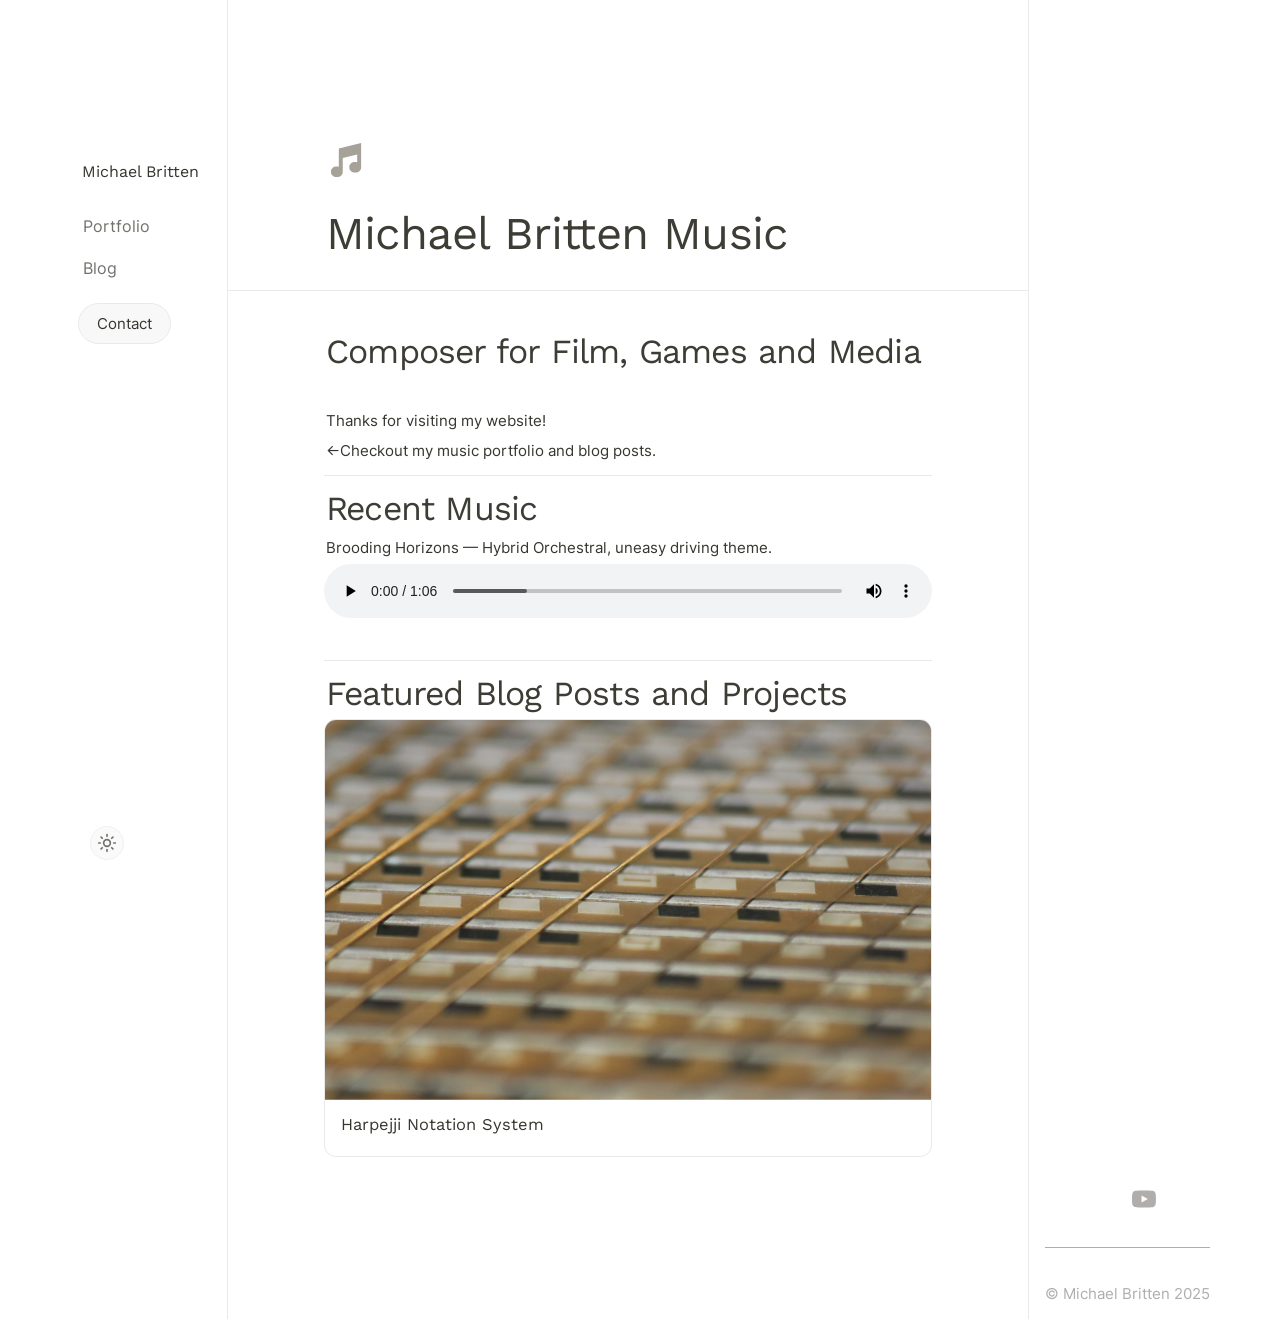
==== index.html @ 79063491 "Rebuild michaelbritten.music as a static site" ====
<!doctype html>
<html lang="en" dir="ltr" class="theme-light">
<head>
  <meta charset="utf-8">
  <meta name="viewport" content="width=device-width, initial-scale=1">
  <title>Michael Britten Music</title>
  <meta name="description" content="Thanks for visiting my website!">
  <meta name="robots" content="index, follow">
  <meta property="og:title" content="Michael Britten Music">
  <meta property="og:site_name" content="Michael Britten Music">
  <meta property="og:type" content="website">
  <link rel="icon" href="/assets/icons/favicon.png">
  <link rel="preload" href="/assets/fonts/work-sans-regular.woff2" as="font" type="font/woff2" crossorigin>
  <link rel="preload" href="/assets/fonts/inter-regular.woff2" as="font" type="font/woff2" crossorigin>
  <script>
    try {
      const preference = localStorage.getItem("color-preference");
      if (preference === "dark" || preference === "light") {
        document.documentElement.className = "theme-" + preference;
      }
    } catch (_) {}
  </script>
  <link rel="stylesheet" href="/assets/css/static.css">
  <link rel="stylesheet" href="/assets/css/notion.css">
  <link rel="stylesheet" href="/assets/css/super.css">
  <link rel="stylesheet" href="/assets/css/site.css">
  <link rel="stylesheet" href="/assets/css/diem.css">
  <script src="/assets/js/site.js" defer></script>
</head>
<body><div class="super-root"><nav aria-label="Main" data-orientation="horizontal" dir="ltr" class="super-navbar simple" style="position:sticky;box-shadow:var(--navbar-shadow);-webkit-box-shadow:var(--navbar-shadow)"><div class="super-navbar__content"><a class="notion-link super-navbar__logo" href="/"><span class="super-navbar__logo-text" style="font-size:16px">Michael Britten</span></a><div style="position:relative"><ul data-orientation="horizontal" class="super-navbar__item-list" dir="ltr"><li><a class="notion-link super-navbar__item" href="/portfolio">Portfolio</a></li><li><a class="notion-link super-navbar__item" href="/blog">Blog</a></li></ul></div><div class="super-navbar__actions"><a class="notion-link" href="/contact"><div class="super-navbar__cta">Contact</div></a><div class="super-navbar__button super-navbar__theme-toggle"><svg xmlns="http://www.w3.org/2000/svg" width="20" height="20" viewBox="0 0 24 24" fill="none" stroke="currentColor" stroke-width="2" stroke-linecap="round" stroke-linejoin="round" class="lucide lucide-sun " type="Sun"><circle cx="12" cy="12" r="4"></circle><path d="M12 2v2"></path><path d="M12 20v2"></path><path d="m4.93 4.93 1.41 1.41"></path><path d="m17.66 17.66 1.41 1.41"></path><path d="M2 12h2"></path><path d="M20 12h2"></path><path d="m6.34 17.66-1.41 1.41"></path><path d="m19.07 4.93-1.41 1.41"></path></svg></div><div class="super-navbar__button super-navbar__menu-open"><svg xmlns="http://www.w3.org/2000/svg" width="20" height="20" viewBox="0 0 24 24" fill="none" stroke="currentColor" stroke-width="2" stroke-linecap="round" stroke-linejoin="round" class="lucide lucide-menu " type="Menu"><line x1="4" x2="20" y1="12" y2="12"></line><line x1="4" x2="20" y1="6" y2="6"></line><line x1="4" x2="20" y1="18" y2="18"></line></svg></div></div></div><div class="super-navbar__viewport-wrapper"></div></nav><div class="super-content-wrapper"><main id="page-index" class="super-content page__index"><div class="notion-header page"><div class="notion-header__cover no-cover has-icon-image"></div><div class="notion-header__content max-width no-cover has-icon-image"><div class="notion-header__title-wrapper"><div class="notion-header__icon-wrapper no-cover has-icon-image"><img src="/assets/icons/music-lightgray.svg" alt="Michael Britten Music                             " width="125" height="125" class="notion-header__icon" style="object-fit:cover;object-position:center" loading="lazy" data-full-size="/assets/icons/music-lightgray.svg" data-lightbox-src="/assets/icons/music-lightgray.svg"></div><h1 class="notion-header__title">Michael Britten Music                             </h1></div></div></div><article id="block-1a6214f2737e80cb87afdc526af0e7df" class="notion-root max-width has-footer"><span class="notion-heading__anchor" id="1a6214f2737e81cc9c78d3f8caca182d"></span><h1 id="block-1a6214f2737e81cc9c78d3f8caca182d" class="notion-heading notion-semantic-string">Composer for Film, Games and Media</h1><div id="block-1a9214f2737e80938f97df30e87b0c04" class="notion-text"></div><p id="block-1a6214f2737e81ab96abd13403252b33" class="notion-text notion-text__content notion-semantic-string">Thanks for visiting my website! </p><p id="block-1a8214f2737e8082abb9d6ee2d2d3eca" class="notion-text notion-text__content notion-semantic-string">←Checkout my music portfolio and blog posts.</p><div id="block-1af214f2737e80bdbee1e4e4407a0eaf" class="notion-divider"></div><span class="notion-heading__anchor" id="1a8214f2737e805a921bd490b875bdda"></span><h1 id="block-1a8214f2737e805a921bd490b875bdda" class="notion-heading notion-semantic-string">Recent Music</h1><p id="block-1a6214f2737e8163b4f7d8e595a4aede" class="notion-text notion-text__content notion-semantic-string">Brooding Horizons — Hybrid Orchestral, uneasy driving theme. </p><div id="block-1b0214f2737e80d2afd6da8d78746672" class="notion-audio"><audio controls="" src="/assets/audio/brooding-horizons-home.mp3"></audio></div><div id="block-1af214f2737e806a8009e792b6377645" class="notion-text"></div><div id="block-1af214f2737e8088815edfa5e6fd888a" class="notion-divider"></div><span class="notion-heading__anchor" id="1a9214f2737e80d0818ed4e97a5eb41c"></span><h1 id="block-1a9214f2737e80d0818ed4e97a5eb41c" class="notion-heading notion-semantic-string">Featured Blog Posts and Projects</h1><div id="block-1a9214f2737e800bbe90f4f898fe2a30" class="notion-collection inline collection-1a9214f2737e80f184dc000bc0f4c4ec"><div class="notion-collection-gallery no-border-top large"><div id="block-blog-database-harpejji-notation-system" class="notion-collection-card gallery"><a id="block-blog-database-harpejji-notation-system" href="/blog-database/harpejji-notation-system" class="notion-link notion-collection-card__anchor">Harpejji Notation System</a><span data-full-size="/assets/images/harpejji-cover.jpg" data-lightbox-src="/assets/images/harpejji-cover.jpg" style="display:contents"><img alt="Harpejji Notation System" loading="lazy" width="960" height="200" decoding="async" data-nimg="1" class="notion-collection-card__cover large" style="color:transparent;object-fit:cover;object-position:center 39.059999999999995%" srcset="/assets/images/harpejji-cover.jpg 1x, /assets/images/harpejji-cover.jpg 2x" src="/assets/images/harpejji-cover.jpg"></span><div class="notion-collection-card__content notion-collection-card__property-list"><div class="notion-property notion-property__title notion-collection-card__property title notion-semantic-string"><div class="notion-property__title__icon-wrapper"><svg class="notion-icon notion-icon__page" viewBox="0 0 16 16" width="18" height="18" style="width:16px;height:16px;font-size:16px;fill:var(--color-text-default-light)"><path d="M4.35645 15.4678H11.6367C13.0996 15.4678 13.8584 14.6953 13.8584 13.2256V7.02539C13.8584 6.0752 13.7354 5.6377 13.1406 5.03613L9.55176 1.38574C8.97754 0.804688 8.50586 0.667969 7.65137 0.667969H4.35645C2.89355 0.667969 2.13477 1.44043 2.13477 2.91016V13.2256C2.13477 14.7021 2.89355 15.4678 4.35645 15.4678ZM4.46582 14.1279C3.80273 14.1279 3.47461 13.7793 3.47461 13.1436V2.99219C3.47461 2.36328 3.80273 2.00781 4.46582 2.00781H7.37793V5.75391C7.37793 6.73145 7.86328 7.20312 8.83398 7.20312H12.5186V13.1436C12.5186 13.7793 12.1836 14.1279 11.5205 14.1279H4.46582ZM8.95703 6.02734C8.67676 6.02734 8.56055 5.9043 8.56055 5.62402V2.19238L12.334 6.02734H8.95703ZM10.4336 9.00098H5.42969C5.16992 9.00098 4.98535 9.19238 4.98535 9.43164C4.98535 9.67773 5.16992 9.86914 5.42969 9.86914H10.4336C10.6797 9.86914 10.8643 9.67773 10.8643 9.43164C10.8643 9.19238 10.6797 9.00098 10.4336 9.00098ZM10.4336 11.2979H5.42969C5.16992 11.2979 4.98535 11.4893 4.98535 11.7354C4.98535 11.9746 5.16992 12.1592 5.42969 12.1592H10.4336C10.6797 12.1592 10.8643 11.9746 10.8643 11.7354C10.8643 11.4893 10.6797 11.2979 10.4336 11.2979Z"></path></svg></div>Harpejji Notation System</div></div></div></div></div><div id="block-1a9214f2737e80b19bf1e6393a681b0a" class="notion-text"></div><a id="block-blog-database" class="notion-link notion-page" href="/blog-database"><span class="notion-page__icon"><svg class="notion-icon notion-icon__page" viewBox="0 0 16 16" width="18" height="18" style="width:20px;height:20px;font-size:20px;fill:var(--color-text-default-light)"><path d="M4.35645 15.4678H11.6367C13.0996 15.4678 13.8584 14.6953 13.8584 13.2256V7.02539C13.8584 6.0752 13.7354 5.6377 13.1406 5.03613L9.55176 1.38574C8.97754 0.804688 8.50586 0.667969 7.65137 0.667969H4.35645C2.89355 0.667969 2.13477 1.44043 2.13477 2.91016V13.2256C2.13477 14.7021 2.89355 15.4678 4.35645 15.4678ZM4.46582 14.1279C3.80273 14.1279 3.47461 13.7793 3.47461 13.1436V2.99219C3.47461 2.36328 3.80273 2.00781 4.46582 2.00781H7.37793V5.75391C7.37793 6.73145 7.86328 7.20312 8.83398 7.20312H12.5186V13.1436C12.5186 13.7793 12.1836 14.1279 11.5205 14.1279H4.46582ZM8.95703 6.02734C8.67676 6.02734 8.56055 5.9043 8.56055 5.62402V2.19238L12.334 6.02734H8.95703ZM10.4336 9.00098H5.42969C5.16992 9.00098 4.98535 9.19238 4.98535 9.43164C4.98535 9.67773 5.16992 9.86914 5.42969 9.86914H10.4336C10.6797 9.86914 10.8643 9.67773 10.8643 9.43164C10.8643 9.19238 10.6797 9.00098 10.4336 9.00098ZM10.4336 11.2979H5.42969C5.16992 11.2979 4.98535 11.4893 4.98535 11.7354C4.98535 11.9746 5.16992 12.1592 5.42969 12.1592H10.4336C10.6797 12.1592 10.8643 11.9746 10.8643 11.7354C10.8643 11.4893 10.6797 11.2979 10.4336 11.2979Z"></path></svg></span><span class="notion-page__title notion-semantic-string">Blog Database</span></a><a id="block-blog" href="/blog" class="notion-link notion-page emoji"><span class="notion-page__icon"><img src="/assets/icons/music-lightgray.svg" alt="Blog Posts and Projects" width="100%" height="100%" class="notion-icon" style="object-fit:cover;object-position:center" loading="lazy" data-full-size="/assets/icons/music-lightgray.svg" data-lightbox-src="/assets/icons/music-lightgray.svg"></span><span class="notion-page__title notion-semantic-string">Blog Posts and Projects</span></a><a id="block-portfolio" href="/portfolio" class="notion-link notion-page emoji"><span class="notion-page__icon"><img src="/assets/icons/user-lightgray.svg" alt="Portfolio" width="100%" height="100%" class="notion-icon" style="object-fit:cover;object-position:center" loading="lazy" data-full-size="/assets/icons/user-lightgray.svg" data-lightbox-src="/assets/icons/user-lightgray.svg"></span><span class="notion-page__title notion-semantic-string">Portfolio</span></a><a id="block-contact" href="/contact" class="notion-link notion-page emoji"><span class="notion-page__icon"><img src="/assets/icons/chat-lightgray.svg" alt="Contact" width="100%" height="100%" class="notion-icon" style="object-fit:cover;object-position:center" loading="lazy" data-full-size="/assets/icons/chat-lightgray.svg" data-lightbox-src="/assets/icons/chat-lightgray.svg"></span><span class="notion-page__title notion-semantic-string">Contact</span></a></article></main></div><footer class="super-footer corners no-logo no-links"><div class="super-footer__content"><div class="super-footer__divider"></div><p class="super-footer__footnote">© Michael Britten 2025</p><div class="super-footer__icons"><a href="https://www.youtube.com/@MichaelBrittenMusic/videos" class="notion-link" target="_blank" rel="noopener noreferrer"><svg xmlns="http://www.w3.org/2000/svg" fill="currentColor" viewBox="0 0 24 24" width="24" height="24"><title>YouTube</title><path d="M23.498 6.186a3.016 3.016 0 0 0-2.122-2.136C19.505 3.545 12 3.545 12 3.545s-7.505 0-9.377.505A3.017 3.017 0 0 0 .502 6.186C0 8.07 0 12 0 12s0 3.93.502 5.814a3.016 3.016 0 0 0 2.122 2.136c1.871.505 9.376.505 9.376.505s7.505 0 9.377-.505a3.015 3.015 0 0 0 2.122-2.136C24 15.93 24 12 24 12s0-3.93-.502-5.814zM9.545 15.568V8.432L15.818 12l-6.273 3.568z"></path></svg></a></div></div></footer></div>
</body>
</html>
---- assets/css/static.css ----
* {
  box-sizing: border-box;
}

*::selection {
  background: rgba(45, 170, 219, 0.3);
}

strong {
  font-weight: 600;
}

p {
  margin: 0;
}

button {
  all: unset;
}

html {
  height: auto;
  font-weight: var(--text-weight);
  scrollbar-color: var(--scrollbar-thumb-color)
    var(--scrollbar-background-color);
}

html ::-webkit-scrollbar-thumb {
  background-color: var(--scrollbar-thumb-color);
  border: 3px solid transparent;
  border-radius: 50px;
  background-clip: padding-box;
}

html ::-webkit-scrollbar {
  width: 15px;
  background: var(--scrollbar-background-color);
  border-left: 1px solid var(--scrollbar-border-color);
  border-right: 1px solid var(--scrollbar-border-color);
}

html ::-webkit-scrollbar:horizontal {
  border-top: 1px solid var(--scrollbar-border-color);
  border-bottom: 1px solid var(--scrollbar-border-color);
  border-left: none;
  border-right: none;
}

body {
  height: 100%;
  color: var(--color-text-default);
  background: var(--color-bg-default);
  fill: currentColor;
  margin: 0;
  font-family: var(--secondary-font);
  transition-property: color, background-color, border-color,
    text-decoration-color, fill, stroke;
  transition-timing-function: cubic-bezier(0.4, 0, 0.2, 1);
  transition-duration: 150ms;
}

.super-root {
  display: flex;
  flex-direction: column;
  min-height: 100vh;
}

.super-content-wrapper {
  display: flex;
  flex-grow: 1;
  min-height: 100%;
  max-height: 100%;
}

.super-content {
  width: 100%;
  position: relative;
  display: flex;
  flex-direction: column;
  flex-grow: 1;
}

.super-content-wrapper.has-sidebar .super-content {
  max-width: calc(100vw - var(--sidebar-width) - var(--scrollbar-width));
}

@supports (font: -apple-system-body) and (-webkit-appearance: none) {
  img[loading="lazy"] {
    clip-path: inset(0.6px);
  }
}

code {
  /* Use monospace before Courier so font looks better on Android Chrome. */
  font-family: "SFMono-Regular", Consolas, "Liberation Mono", Menlo, monospace,
    Courier;
}

.static-tweet {
  margin: auto;
}

.color-default-light {
  color: var(--color-text-default-light);
}
.color-gray-light {
  color: var(--color-text-gray-light);
}
.color-brown-light {
  color: var(--color-text-brown-light);
}
.color-orange-light {
  color: var(--color-text-orange-light);
}
.color-yellow-light {
  color: var(--color-text-yellow-light);
}
.color-green-light {
  color: var(--color-text-green-light);
}
.color-blue-light {
  color: var(--color-text-blue-light);
}
.color-purple-light {
  color: var(--color-text-purple-light);
}
.color-pink-light {
  color: var(--color-text-pink-light);
}
.color-red-light {
  color: var(--color-text-red-light);
}

.bg-default-light {
  background-color: var(--color-bg-default-light);
}
.bg-gray-light {
  background-color: var(--color-bg-gray-light);
}
.bg-brown-light {
  background-color: var(--color-bg-brown-light);
}
.bg-orange-light {
  background-color: var(--color-bg-orange-light);
}
.bg-yellow-light {
  background-color: var(--color-bg-yellow-light);
}
.bg-green-light {
  background-color: var(--color-bg-green-light);
}
.bg-blue-light {
  background-color: var(--color-bg-blue-light);
}
.bg-purple-light {
  background-color: var(--color-bg-purple-light);
}
.bg-pink-light {
  background-color: var(--color-bg-pink-light);
}
.bg-red-light {
  background-color: var(--color-bg-red-light);
}

.color-default {
  color: var(--color-text-default);
}
.color-gray {
  color: var(--color-text-gray);
}
.color-brown {
  color: var(--color-text-brown);
}
.color-orange {
  color: var(--color-text-orange);
}
.color-yellow {
  color: var(--color-text-yellow);
}
.color-green {
  color: var(--color-text-green);
}
.color-blue {
  color: var(--color-text-blue);
}
.color-purple {
  color: var(--color-text-purple);
}
.color-pink {
  color: var(--color-text-pink);
}
.color-red {
  color: var(--color-text-red);
}

.bg-default {
  background-color: var(--color-bg-default);
}
.bg-accent {
  background-color: var(--color-bg-accent);
}
.bg-gray {
  background-color: var(--color-bg-gray);
}
.bg-brown {
  background-color: var(--color-bg-brown);
}
.bg-orange {
  background-color: var(--color-bg-orange);
}
.bg-yellow {
  background-color: var(--color-bg-yellow);
}
.bg-green {
  background-color: var(--color-bg-green);
}
.bg-blue {
  background-color: var(--color-bg-blue);
}
.bg-purple {
  background-color: var(--color-bg-purple);
}
.bg-pink {
  background-color: var(--color-bg-pink);
}
.bg-red {
  background-color: var(--color-bg-red);
}

.pill-default {
  background: var(--color-pill-default);
  color: var(--color-pill-text-default);
}
.pill-gray {
  background: var(--color-pill-gray);
  color: var(--color-pill-text-gray);
}
.pill-brown {
  background: var(--color-pill-brown);
  color: var(--color-pill-text-brown);
}
.pill-orange {
  background: var(--color-pill-orange);
  color: var(--color-pill-text-orange);
}
.pill-yellow {
  background: var(--color-pill-yellow);
  color: var(--color-pill-text-yellow);
}
.pill-green {
  background: var(--color-pill-green);
  color: var(--color-pill-text-green);
}
.pill-blue {
  background: var(--color-pill-blue);
  color: var(--color-pill-text-blue);
}
.pill-purple {
  background: var(--color-pill-purple);
  color: var(--color-pill-text-purple);
}
.pill-pink {
  background: var(--color-pill-pink);
  color: var(--color-pill-text-pink);
}
.pill-red {
  background: var(--color-pill-red);
  color: var(--color-pill-text-pink);
}

/************/
/** MOBILE **/
/************/
@media (max-width: 860px) {
  .super-content-wrapper.has-sidebar .super-content {
    max-width: 100%;
  }
}
---- assets/css/notion.css ----
.notion-ai-block {
  border: 2px solid #dfd5e8;
  padding: 18px 12px;
  border-radius: 6px;
  margin-top: 2px;
  margin-bottom: 4px;
}

.notion-ai-block__with-content {
  border: none;
  transition: all 200ms;
  padding: 0px;
}

.notion-ai-block__icon {
  width: 20px;
  height: 20px;
  display: block;
  fill: rgb(188, 161, 207);
  flex-shrink: 0;
  backface-visibility: hidden;
  position: relative;
  margin-right: 10px;
}

.notion-ai-block__no-content {
  display: flex;
  align-items: center;
  color: var(--color-text-gray);
}

.notion-anchor {
  color: inherit;
  text-decoration: none;
  visibility: hidden;
}

.notion-audio {
  width: 100%;
}

.notion-audio audio {
  width: 100%;
  outline: none;
}

.notion-bulleted-list {
  margin: 2px 0;
  padding-inline-start: calc(1.5em + 4px);
  line-height: 1.5;
}

.notion-bulleted-list.circle {
  list-style-type: circle;
}

.notion-bulleted-list.disc {
  list-style-type: disc;
}

.notion-bulleted-list.square {
  list-style-type: square;
}

.notion-numbered-list {
  margin: 2px 0;
  padding-inline-start: calc(1.5em + 4px);
  line-height: 1.5;
}

.notion-callout .notion-numbered-list {
  padding-inline-start: calc(1.5em + 10px);
}

.notion-list-item {
  margin: 2px 0;
  padding-top: 3px;
  padding-bottom: 3px;
}

.notion-bookmark {
  margin: 4px 0;
  border-radius: var(--bookmark-border-radii);
  border: var(--bookmark-border);
  /* padding: 12px 14px 14px; */
  transition: background 120ms ease-in 0s;
}

.notion-bookmark:hover {
  background: var(--color-ui-hover-bg);
}

.notion-bookmark > a {
  color: inherit;
  text-decoration: none;
  display: flex;
}

.notion-bookmark__content {
  overflow: hidden;
  flex: 4 1 180px;
  padding: var(--bookmark-padding);
}

.notion-bookmark__title {
  margin: 0;
  margin-bottom: 2px;
  line-height: 1.25rem;
  font-size: 0.875rem;
  font-weight: normal;
  white-space: nowrap;
  overflow: hidden;
  text-overflow: ellipsis;
}

.notion-bookmark__description {
  margin: 0;
  font-size: 0.75rem;
  line-height: 1rem;
  opacity: 0.6;
  height: 2rem;
  overflow: hidden;
}

.notion-bookmark__link {
  display: flex;
  align-items: center;
  margin-top: 6px;
}

.notion-bookmark__link p {
  margin: 0;
  font-size: 0.75rem;
  line-height: 1rem;
  white-space: nowrap;
  overflow: hidden;
  text-overflow: ellipsis;
}

.notion-bookmark__cover {
  flex: 1 1 180px;
  display: block;
  position: relative;
  width: 500px;
  height: 6.75rem;
}

.notion-bookmark__cover img {
  display: block;
  object-fit: cover;
  border-radius: var(--bookmark-image-border-radii);
  width: 100%;
  height: 100%;
}

/************/
/** MOBILE **/
/************/
.static-renderer.mobile .notion-bookmark__cover {
  width: 300px;
}

@media only screen and (max-width: 680px) {
  .notion-bookmark__cover {
    width: 300px;
  }
}
.notion-breadcrumb {
  height: 45px;
  display: flex;
  align-items: center;
  width: 100%;
  background-color: var(--color-bg-default);
}

.notion-navbar .notion-breadcrumb {
  z-index: 30;
  top: 0;
  position: sticky;
  background: transparent;
}

.notion-breadcrumb > a {
  display: flex;
  align-items: center;
  cursor: pointer;
  padding: 3px 6px;
  text-decoration: none;
  color: inherit;
  transition: 0.3s ease;
  height: 24px;
}

.notion-breadcrumb > a.has-icon {
  padding: 2px 6px;
}

.notion-breadcrumb__item {
  display: flex;
  align-items: center;
  transition: 0.3s ease;
  padding: 3px 6px;
}

.notion-breadcrumb__item:hover {
  background-color: var(--color-ui-hover-bg);
  border-radius: 4px;
}

.notion-breadcrumb__item.has-icon .notion-breadcrumb__title {
  margin-inline-start: 6px;
}

.notion-breadcrumb__icon {
  border-radius: 3px;
  display: block;
  object-fit: cover;
}

.notion-breadcrumb__divider {
  color: var(--color-text-default-light);
  margin: 0px 2px;
  cursor: default;
  font-size: 0.875rem;
}

.notion-breadcrumb__dots {
  padding: 3px 6px;
  color: inherit;
  font-size: 14px;
}

.notion-breadcrumb__ellipsis {
  cursor: pointer;
  font-weight: normal;
  user-select: none;
}

.notion-breadcrumb__dropdown-option-arrow {
  color: #ccc;
  margin-right: 4px;
}

.notion-breadcrumb__dropdown-option-title {
  margin-left: 4px;
  width: 200px;
  white-space: nowrap;
  text-overflow: ellipsis;
  overflow: hidden;
}

.notion-button {
  margin-top: 4px;
  margin-bottom: 4px;
}

.notion-button__content {
  display: inline-flex;
  align-items: center;
  justify-content: center;
  gap: 6px;
  cursor: pointer;
  transition: background 20ms ease-in;
  user-select: none;
  white-space: nowrap;
  border-radius: 6px;
  padding: 8px 12px;
  min-width: 50px;
  font-weight: 500;
  border: var(--border-layout);
}

.notion-button__icon .notion-icon {
  width: 1rem;
  font-size: 1rem;
  line-height: 1rem;
}

.notion-button__content:hover {
  background: var(--color-ui-hover-bg);
}
.notion-button__content.bg-gray-light {
  border-color: var(--color-bg-gray);
}
.notion-button__content.bg-gray-light:hover {
  background-color: var(--color-bg-gray);
}
.notion-button__content.bg-brown-light {
  border-color: var(--color-bg-brown);
}
.notion-button__content.bg-brown-light:hover {
  background-color: var(--color-bg-brown);
}
.notion-button__content.bg-orange-light {
  border-color: var(--color-bg-orange);
}
.notion-button__content.bg-orange-light:hover {
  background-color: var(--color-bg-orange);
}
.notion-button__content.bg-yellow-light {
  border-color: var(--color-bg-yellow);
}
.notion-button__content.bg-yellow-light:hover {
  background-color: var(--color-bg-yellow);
}
.notion-button__content.bg-green-light {
  border-color: var(--color-bg-green);
}
.notion-button__content.bg-green-light:hover {
  background-color: var(--color-bg-green);
}
.notion-button__content.bg-blue-light {
  border-color: var(--color-bg-blue);
}
.notion-button__content.bg-blue-light:hover {
  background-color: var(--color-bg-blue);
}
.notion-button__content.bg-purple-light {
  border-color: var(--color-bg-purple);
}
.notion-button__content.bg-purple-light:hover {
  background-color: var(--color-bg-purple);
}
.notion-button__content.bg-pink-light {
  border-color: var(--color-bg-pink);
}
.notion-button__content.bg-pink-light:hover {
  background-color: var(--color-bg-pink);
}
.notion-button__content.bg-red-light {
  border-color: var(--color-bg-red);
}
.notion-button__content.bg-red-light:hover {
  background-color: var(--color-bg-red);
}

.notion-button.notion-form__submit-button .notion-button__content {
  color: white;
  padding: 5px 12px;
  background-color: var(--color-bg-form-btn-default);
  border-color: var(--color-bg-form-btn-default);
}
.notion-button.notion-form__submit-button .notion-button__content:hover {
  opacity: 0.8;
}
.notion-button.notion-form__submit-button .notion-button__content:focus {
  opacity: 0.5;
}
.notion-button.notion-form__submit-button .notion-button__content.bg-gray-light {
  background-color: var(--color-bg-form-btn-gray);
  border-color: var(--color-bg-form-btn-gray);
}
.notion-button.notion-form__submit-button .notion-button__content.bg-brown-light {
  background-color: var(--color-bg-form-btn-brown);
  border-color: var(--color-bg-form-btn-brown);
}
.notion-button.notion-form__submit-button .notion-button__content.bg-orange-light {
  background-color: var(--color-bg-form-btn-orange);
  border-color: var(--color-bg-form-btn-orange);
}
.notion-button.notion-form__submit-button .notion-button__content.bg-yellow-light {
  background-color: var(--color-bg-form-btn-yellow);
  border-color: var(--color-bg-form-btn-yellow);
}
.notion-button.notion-form__submit-button .notion-button__content.bg-green-light {
  background-color: var(--color-bg-form-btn-green);
  border-color: var(--color-bg-form-btn-green);
}
.notion-button.notion-form__submit-button .notion-button__content.bg-blue-light {
  background-color: var(--color-bg-form-btn-blue);
  border-color: var(--color-bg-form-btn-blue);
}
.notion-button.notion-form__submit-button .notion-button__content.bg-purple-light {
  background-color: var(--color-bg-form-btn-purple);
  border-color: var(--color-bg-form-btn-purple);
}
.notion-button.notion-form__submit-button .notion-button__content.bg-pink-light {
  background-color: var(--color-bg-form-btn-pink);
  border-color: var(--color-bg-form-btn-pink);
}
.notion-button.notion-form__submit-button .notion-button__content.bg-red-light {
  background-color: var(--color-bg-form-btn-red);
  border-color: var(--color-bg-form-btn-red);
}

.notion-callout {
  display: flex;
  margin-top: 2px;
  margin-bottom: 4px;
  border: 1px solid transparent;
  overflow: hidden;
  padding: var(--callout-padding);
  border-radius: var(--callout-border-radii);
  box-shadow: var(--callout-shadow);
}

.notion-callout.border {
  border: var(--callout-border);
}

.notion-callout__icon {
  min-width: 1.5rem;
  width: 1.8rem;
  display: var(--callout-icon-display);
  position: relative;
  top: 2px;
}

.notion-callout__icon .notion-icon {
  width: 1.3rem;
  font-size: 1.3rem;
  line-height: 1.3rem;
}

.notion-callout__content {
  display: flex;
  flex-direction: column;
  margin-inline-start: 8px;
  overflow: hidden;
  width: 100%;
}

.notion-callout__content > .notion-semantic-string:first-child + .notion-heading__anchor + :is(h1.notion-heading,
h2.notion-heading,
h3.notion-heading) {
  margin-block-start: 0;
  line-height: 1;
}

/* Callouts set border color to match BG */
.notion-callout.bg-gray-light.border {
  border-color: var(--color-bg-gray-light);
}

.notion-callout.bg-brown-light.border {
  border-color: var(--color-bg-brown-light);
}

.notion-callout.bg-orange-light.border {
  border-color: var(--color-bg-orange-light);
}

.notion-callout.bg-yellow-light.border {
  border-color: var(--color-bg-yellow-light);
}

.notion-callout.bg-green-light.border {
  border-color: var(--color-bg-green-light);
}

.notion-callout.bg-blue-light.border {
  border-color: var(--color-bg-blue-light);
}

.notion-callout.bg-purple-light.border {
  border-color: var(--color-bg-purple-light);
}

.notion-callout.bg-pink-light.border {
  border-color: var(--color-bg-pink-light);
}

.notion-callout.bg-red-light.border {
  border-color: var(--color-bg-red-light);
}

.notion-caption {
  padding: 6px 2px;
  color: var(--color-text-default-light);
  font-size: 0.875rem;
}

.notion-checkbox {
  display: flex;
  align-items: center;
}

.notion-checkbox > svg {
  width: 1rem;
  height: 1rem;
  fill: inherit;
}

.notion-checkbox.checked {
  display: flex;
  align-items: center;
  justify-content: center;
  width: 1rem;
  height: 1rem;
  background: var(--color-checkbox-bg);
}

.notion-checkbox.checked > svg {
  width: 0.75em;
  height: 0.75em;
  fill: white;
}

.notion-collection-card__property.notion-checkbox {
  width: 0.75rem;
  height: 0.75rem;
}

.notion-code {
  position: relative;
}

.notion-code pre {
  color: black;
  background-color: var(--color-code-bg);
  font-family: Consolas, Monaco, "Andale Mono", "Ubuntu Mono", monospace;
  font-size: 1rem;
  line-height: 1.5rem;
  text-align: left;
  white-space: pre;
  word-spacing: normal;
  word-break: normal;
  overflow-wrap: normal;
  tab-size: 4;
  hyphens: none;
  margin: 10px 0;
  direction: ltr;
  overflow: auto;
  padding: var(--code-padding);
  border-radius: var(--code-border-radii);
}

.notion-code code {
  color: rgb(55, 53, 47);
  background: none;
  font-family: Consolas, Monaco, "Andale Mono", "Ubuntu Mono", monospace;
  font-size: 0.9rem;
  line-height: 1.4rem;
  text-align: left;
  white-space: pre-wrap;
  word-spacing: normal;
  word-break: normal;
  overflow-wrap: normal;
  tab-size: 4;
  hyphens: none;
}

.notion-code.no-wrap code {
  white-space: pre;
}

.notion-code__mermaid-split {
  padding: 0px !important;
}

.notion-code__copy-button {
  position: absolute;
  display: flex;
  align-items: center;
  right: 6px;
  top: 16px;
  background: var(--color-card-bg);
  padding: 4px;
  border-radius: 4px;
  font-size: 0.75rem;
  cursor: pointer;
  opacity: 0;
  pointer-events: none;
  transition: opacity 0.2s ease-in-out, background 0.2s ease-in-out;
}

.notion-code__copy-button:hover {
  background: var(--color-card-bg-hover);
}

.notion-code:hover .notion-code__copy-button {
  opacity: 1;
  pointer-events: all;
}

.notion-code__copy-button .notion-icon__copy {
  width: 0.85rem;
  height: 0.85rem;
}

.notion-collection__no-access {
  display: flex;
  flex-direction: column;
  align-items: center;
  justify-content: center;
  min-height: 180px;
  padding: 2rem 1.5rem;
  border-radius: 8px;
  background: var(--collection-background, rgba(0, 0, 0, 0.03));
  color: var(--text-secondary, rgba(0, 0, 0, 0.45));
  text-align: center;
}

.notion-collection__no-access-icon {
  display: flex;
  margin-bottom: 0.75rem;
  opacity: 0.7;
}

.notion-collection__no-access-title {
  margin: 0 0 0.35rem;
  font-size: 0.95rem;
  font-weight: 600;
  color: var(--text-primary, inherit);
}

.notion-collection__no-access-message {
  margin: 0;
  max-width: 22rem;
  font-size: 0.875rem;
  line-height: 1.45;
}

.notion-collection__header-wrapper {
  display: flex;
  align-items: center;
  margin-top: 0.5rem;
  margin-bottom: 0.5rem;
  gap: 6px;
  font-family: var(--primary-font);
}

.notion-collection-page .notion-collection__header-wrapper {
  margin: 0.5rem 0px 0.3rem 0px;
}

.notion-collection__header-wrapper.notion-wiki__wrapper {
  border-bottom: var(--divider-border);
  margin-bottom: 12px;
  padding-bottom: 5px;
}

@media (min-width: 547px) {
  .notion-collection-page .notion-dropdown__menu-wrapper {
    left: 40px;
  }
}
.notion-collection__header {
  line-height: 1.75;
  font-size: var(--heading3-size);
  font-weight: 700;
  margin: 0;
  padding: 3px 2px;
  display: flex;
  align-items: center;
}

.notion-collection__header:hover > .notion-anchor {
  visibility: visible;
}

.notion-collection__header-icon {
  margin-inline-end: 10px;
  line-height: 1;
  display: flex;
}

.notion-collection-card {
  width: 100%;
  height: 100%;
  transition: background 120ms ease-in 0s;
  position: relative;
  cursor: pointer;
  overflow: hidden;
  background: var(--color-card-bg);
  /* 10:7 */
  /* padding-top: 70%; */
  padding: var(--collection-card-padding);
  border-radius: var(--collection-card-border-radii);
  box-shadow: var(--collection-card-shadow);
}

.notion-collection-card.no-click {
  cursor: default;
}

.notion-collection-card.border-radius-right-0 {
  border-top-right-radius: 0px;
  border-bottom-right-radius: 0px;
}

.notion-collection-card.border-radius-left-0 {
  border-top-left-radius: 0px;
  border-bottom-left-radius: 0px;
}

/* .notion-collection-card.no-click:hover {
  background: var(--color-card-bg);
} */
@supports not (display: grid) {
  .notion-collection-card {
    margin-top: 16px;
  }
}
.notion-collection-card:hover {
  background: var(--color-card-bg-hover);
}

a.notion-collection-card {
  color: inherit;
  text-decoration: none;
}

.notion-collection-card a.notion-collection-card__anchor {
  position: absolute;
  top: 0;
  bottom: 0;
  right: 0;
  left: 0;
  z-index: 10;
  color: transparent !important;
  user-select: none;
}

.notion-collection-card.feed a.notion-collection-card__anchor {
  display: none;
}

.notion-collection-card a.notion-collection-card__anchor:hover {
  color: transparent !important;
}

.notion-collection-card .notion-property__title {
  line-height: 1.5;
  display: flex;
  align-items: flex-start;
  font-size: var(--collection-card-title-size);
  padding: var(--collection-card-title-padding);
}

.notion-collection-card .notion-property__title .notion-property__title__icon-wrapper {
  display: var(--collection-card-icon-display);
  float: left;
  margin-top: 1px;
  margin-inline-end: 5px;
}

html[dir=rtl] .notion-collection-card .notion-property__title .notion-property__title__icon-wrapper {
  float: right;
}

.notion-collection-card.calendar .notion-collection-card__content {
  padding: 2px 4px 1px 5px;
}

.notion-collection-card .notion-property__title .notion-icon {
  font-size: 1.2rem;
  line-height: 1.2rem;
}

.notion-collection-card .notion-property__relation .notion-icon__page {
  min-width: 18px;
  min-height: 18px;
}

.notion-collection-card__cover {
  min-height: 115px;
  height: 200px;
  width: 100%;
  overflow: hidden;
  position: relative;
  vertical-align: text-bottom;
  pointer-events: none;
}

.notion-collection-card__cover.only-cover {
  border-bottom: 0px;
}

.notion-collection-card__cover img {
  width: 100%;
  height: 210px;
}

.notion-collection-card__cover.small,
.notion-collection-card__cover.small img {
  min-height: var(--collection-card-cover-height-small);
  height: var(--collection-card-cover-height-small);
}

.notion-collection-card__cover.medium,
.notion-collection-card__cover.medium img {
  min-height: var(--collection-card-cover-height-medium);
  height: var(--collection-card-cover-height-medium);
}

.notion-collection-card__cover.large,
.notion-collection-card__cover.large img {
  min-height: var(--collection-card-cover-height-large);
  height: var(--collection-card-cover-height-large);
}

.notion-collection-card__content {
  padding: var(--collection-card-content-padding);
  pointer-events: none;
}

.notion-collection-card__content a,
.notion-collection-card__content button,
.notion-collection-card__content video,
.notion-collection-card__content .notion-video,
.notion-collection-card__content .notion-video *,
.notion-collection-card__content .notion-property__url,
.notion-collection-card__content .notion-property__relation,
.notion-collection-card__content .notion-property__checkbox,
.notion-collection-card__content .notion-toggle {
  pointer-events: auto;
  position: relative;
  z-index: 11;
}

.notion-collection-card__property-list {
  font-size: 0.75rem;
  overflow: hidden;
}

.notion-collection-card__content .notion-property__text {
  max-width: 95%;
}

.notion-collection-list__item-content .notion-property__text,
.notion-collection-card__content .notion-property__text {
  overflow: hidden;
  text-overflow: ellipsis;
}

.board .notion-collection-card__content {
  padding-inline-end: 10px;
}

.notion-collection-card__content.no-title {
  padding-top: 8px;
}

.notion-collection-card__content .notion-property__select {
  width: 100%;
  display: flex;
  overflow: hidden;
  text-overflow: ellipsis;
}

.notion-collection-card__content .notion-property__select .notion-pill {
  max-width: calc(100% - 10px);
}

.notion-collection-card__content .notion-property__relation {
  display: flex;
  flex-wrap: wrap;
  gap: 4px;
  z-index: 20;
}

.notion-collection-card__content .notion-property__relation .notion-page__icon {
  margin-inline-start: 0px;
}

.notion-collection-card__property {
  min-height: 24px;
  display: flex;
  align-items: center;
  z-index: 10;
}

.gallery .notion-collection-card__property.notion-semantic-string {
  line-height: 1.2rem;
  gap: 4px;
  word-break: break-word;
  overflow-wrap: break-word;
}

.gallery .notion-collection-card__property.notion-semantic-string.no-wrap {
  white-space: nowrap;
  text-overflow: ellipsis;
  overflow: hidden;
}

.notion-collection-card__property.notion-semantic-string .resource {
  top: 0px;
}

.notion-collection-card__property.notion-property__url {
  z-index: 20;
}

.notion-collection-card__property.notion-property__checkbox {
  display: flex;
  align-items: center;
}

.notion-collection-card__property.notion-property__checkbox .notion-checkbox {
  margin-right: 5px;
}

.notion-collection-card__cover img[loading=lazy],
img[loading=lazy].notion-collection-card__cover {
  /* remove the very small white edge around the cover image on safari */
  clip-path: inset(0px);
  -webkit-clip-path: inset(0px);
}

.notion-collection-card__feed-content-wrapper {
  padding-inline: 20px;
  pointer-events: none;
  position: relative;
}

.notion-collection-card__feed-content-wrapper a,
.notion-collection-card__feed-content-wrapper button,
.notion-collection-card__feed-content-wrapper video,
.notion-collection-card__feed-content-wrapper .notion-video,
.notion-collection-card__feed-content-wrapper .notion-video *,
.notion-collection-card__feed-content-wrapper .notion-toggle {
  pointer-events: auto !important;
  position: relative;
  z-index: 11;
}

.notion-collection-card__feed-content-wrapper.preview {
  overflow: visible;
  padding-bottom: 50px;
}

.notion-collection-card__feed-content-wrapper:not(.preview) {
  overflow: visible;
}

.notion-collection-card__feed-preview-fader {
  background: linear-gradient(to top, var(--color-bg-default) 30%, transparent 100%);
  width: 100%;
  height: 40px;
  position: absolute;
  left: 0;
  bottom: 0;
  z-index: 1;
}

.notion-collection-card__feed-preview-see-more-button {
  background: #000;
  color: #fff;
  border-radius: 6px;
  padding: 4px 8px;
  box-shadow: rgba(0, 0, 0, 0.3) 0px 1px 4px;
  font-size: 12px;
  line-height: 1.4;
  font-weight: 500;
  cursor: pointer;
  display: flex;
  justify-content: center;
  align-items: center;
  margin-top: -4px;
  padding-inline: 8px 10px;
  display: flex;
  gap: 4px;
  position: absolute;
  bottom: 22px;
  left: 50%;
  transform: translateX(-50%);
  z-index: 1;
}

.notion-collection-card.feed {
  cursor: auto;
  background: var(--color-card-bg);
  padding: 16px;
  border-radius: 12px;
  overflow: visible;
}

.notion-collection-card.feed .notion-collection-card__property-wrapper {
  display: flex;
  flex-flow: wrap;
  row-gap: 6px;
  column-gap: 12px;
  margin-inline-start: -4px;
  overflow: hidden;
  padding: 0;
  margin-bottom: 12px;
}

.notion-collection-card.feed .notion-collection-card__property.title {
  font-size: 20px;
  font-weight: 600;
}

.notion-collection-card__feed-author-byline {
  display: flex;
  align-items: center;
  gap: 6px;
}

.notion-collection-card__feed-author-byline-time {
  font-size: 12px;
  color: var(--color-text-gray);
}

.notion-collection-card.feed .notion-collection-card__content {
  padding-bottom: 0;
  pointer-events: auto;
}

.notion-collection-card.feed .notion-collection-card__feed-content-wrapper {
  pointer-events: auto;
}

.notion-collection-card-feed-children > *:last-child {
  margin-bottom: 0 !important;
}

.notion-property__title {
  display: flex;
  align-items: center;
  font-weight: 500;
  font-family: var(--primary-font);
}

.notion-property__title .notion-property__title__icon-wrapper {
  align-items: center;
  justify-content: center;
  height: 1.25rem;
  width: 1.25rem;
}

.notion-property__title__icon-wrapper .notion-icon.text {
  object-fit: contain;
  line-height: 1.5rem;
}

.notion-property__title .notion-icon {
  font-size: 1.2rem;
  line-height: 1rem;
}

.notion-property__date {
  white-space: nowrap;
}

.notion-property__date .notion-semantic-string {
  white-space: nowrap;
}

.notion-property.notion-property__text {
  display: block;
}

.gallery .notion-collection-card__property.notion-property__text {
  display: block;
  word-break: break-word;
  overflow-wrap: break-word;
}

.notion-property__number__progress-bar-wrapper,
.notion-property__number__progress-ring-wrapper {
  display: flex;
  align-items: center;
  height: 100%;
  width: 100%;
  justify-content: flex-start;
}

.notion-collection-card .notion-property__number__progress-bar-wrapper,
.notion-collection-card .notion-property__number__progress-ring-wrapper {
  width: 70%;
}

.notion-property__number__progress-bar {
  border-radius: 1000px;
  background-color: var(--color-bg-gray);
  overflow: hidden;
  width: 100%;
  max-width: 260px;
  height: 4px;
  min-height: 4px;
  margin: 6px 0px 6px 0px;
}
.notion-property__number__progress-bar.show-value {
  flex: 0 0 60%;
}
.notion-property__number__progress-bar div {
  height: 100%;
  min-height: 4px;
}

.notion-property__number__progress-ring {
  height: 20px;
  width: 20px;
  transform: rotate(-90deg);
  transform-origin: 50% 50%;
}

.notion-property__number__progress-value {
  width: 40px;
  margin-right: 8px;
}

.notion-property__verification {
  display: flex;
  gap: 4px;
}

.notion-property__select.wrap {
  flex-wrap: wrap;
}

.notion-property__select.no-wrap {
  white-space: nowrap;
}

.notion-property.notion-property__file {
  display: flex;
  flex-direction: column;
}

.notion-property__file div {
  position: relative;
  width: 30px;
  height: 24px;
}

.notion-property__file img {
  object-fit: contain;
}

.notion-property.notion-property__url .notion-link {
  z-index: 10;
}

.notion-property__person {
  gap: 8px;
}

.notion-property__person > .notion-semantic-string > span {
  margin-right: 10px;
}

.notion-property__person .notion-icon {
  border-radius: 50%;
}

.notion-property__person > .notion-semantic-string {
  display: flex;
}

.notion-collection-board {
  width: 100%;
  display: grid;
  padding-bottom: 4px;
  overflow-x: auto;
  border-top: var(--collection-header-border);
  gap: var(--collection-card-gap);
}

.notion-collection-board.grouped {
  overflow-x: visible;
}

.notion-collection-board.no-border-top {
  border-top: 0px;
}

.notion-collection-board__column {
  width: 100%;
  padding: 4px;
  border-radius: 5px;
}

.notion-collection-board__column-header {
  width: 100%;
  margin: 2px;
  margin-bottom: 6px;
}

.notion-collection-board__item {
  margin-bottom: 8px;
}

.notion-collection-calendar {
  margin-bottom: 50px;
}

.notion-collection-calendar__header,
.notion-collection-calendar__header-date-controls {
  display: flex;
  align-items: center;
}

.notion-collection-calendar__header {
  justify-content: space-between;
  height: 42px;
}

.notion-collection-calendar__header-date {
  font-weight: 600;
  margin-left: 8px;
  margin-right: 8px;
  font-size: 0.875rem;
}

.notion-collection-calendar__header-date-back,
.notion-collection-calendar__header-date-forward,
.notion-collection-calendar__header-date-today {
  display: flex;
  align-items: center;
  justify-content: center;
  cursor: pointer;
  user-select: none;
  transition: background 20ms ease-in 0s;
  flex-shrink: 0;
  border-radius: 3px;
  height: 24px;
}

.notion-collection-calendar__header-date-back:hover,
.notion-collection-calendar__header-date-forward:hover,
.notion-collection-calendar__header-date-today:hover {
  background-color: var(--color-ui-hover-bg);
}

.notion-collection-calendar__header-date-back,
.notion-collection-calendar__header-date-forward {
  width: 24px;
  padding: 5px;
}

.notion-collection-calendar__header-date-today {
  white-space: nowrap;
  font-size: 0.875rem;
  line-height: 1.2;
  min-width: 0px;
  padding-left: 6px;
  padding-right: 6px;
}

.notion-collection-calendar__week-days {
  display: flex;
  padding: 2px 0px 8px 0px;
  box-shadow: var(--color-border-dark) 0px 1px 0px;
}

.notion-collection-calendar__week-day-item {
  flex-grow: 1;
  flex-basis: 0px;
  text-align: center;
  font-size: 0.75rem;
  color: var(--color-text-default-light);
}

.notion-collection-calendar__row {
  position: relative;
  display: flex;
  min-height: 124px;
  box-shadow: var(--color-border-dark) -1px 0px 0px;
  overflow: hidden;
}

.notion-collection-calendar__date {
  flex: 1 0 0px;
  border-right: 1px solid var(--color-border-dark);
  border-bottom: 1px solid var(--color-border-dark);
  cursor: default;
}

.notion-collection-calendar__date.first {
  margin-top: 1px;
}

.notion-collection-calendar__date.weekend {
  background: var(--color-calendar-weekend-bg);
}

.notion-collection-calendar__date-number {
  position: relative;
  font-size: 0.875rem;
  top: 4px;
  right: 10px;
  height: 1.5rem;
  line-height: 1.5rem;
  text-align: right;
  transition: color 100ms ease-out 0s;
}

.notion-collection-calendar__date-number.today {
  float: right;
  right: 4px;
  text-align: center;
  background-color: var(--color-text-red);
  width: 1.5rem;
  border-radius: 50%;
  color: var(--color-card-bg);
}

.notion-collection-calendar__date-number.inactive {
  color: var(--color-text-default-light);
}

.notion-collection-calendar__item-wrapper {
  position: absolute;
  width: 100%;
  margin-top: 30px;
}

.notion-collection-calendar__item {
  margin: 0px 10px;
}

.notion-collection-calendar__item .notion-semantic-string {
  overflow: hidden;
  text-overflow: ellipsis;
  white-space: nowrap;
}

.notion-collection-calendar .notion-collection-calendar__item.overflowRight {
  margin-left: 0;
}

.notion-collection-calendar .notion-collection-calendar__item.overflowLeft {
  margin-right: 0;
}

.notion-collection-calendar .notion-collection-calendar__item.overflowRight > * {
  border-top-left-radius: 0;
  border-bottom-left-radius: 0;
}

.notion-collection-calendar .notion-collection-calendar__item.overflowLeft > * {
  border-top-right-radius: 0;
  border-bottom-right-radius: 0;
}

.notion-collection-calendar__item span {
  font-size: 0.75rem;
  font-weight: 500;
}

/************/
/** MOBILE **/
/************/
@media (max-width: 546px) {
  .notion-collection-calendar__date {
    border-right: none;
  }
  .notion-collection-calendar__date.weekend {
    background: none;
  }
  .notion-collection-calendar__row {
    min-height: 0;
    box-shadow: none;
  }
  .notion-collection-calendar__date-number {
    top: 0;
    right: 0;
    text-align: center;
  }
  .notion-collection-calendar__date {
    text-align: center;
  }
  .notion-collection-calendar__date.no-border {
    border-bottom: none;
  }
  .notion-collection-calendar__date-number.today {
    float: none;
    right: 0;
    display: inline-block;
  }
  .notion-collection-calendar__date-number {
    margin-top: 8px;
  }
  .notion-collection-calendar__event-dot-wrapper {
    display: flex;
    justify-content: center;
  }
  .notion-collection-calendar__event-dot {
    position: relative;
    width: 8px;
    height: 8px;
    background: #bbb;
    border-radius: 50%;
  }
}
.notion-collection-calendar__events-list.empty {
  text-align: center;
  margin-top: 14px;
  color: var(--color-text-default-light);
}

.notion-collection-calendar__events {
  overflow-y: auto;
  padding: 2px 20px 20px 20px;
}

.notion-collection-calendar__event-wrapper {
  display: flex;
  flex-direction: column;
  gap: 6px;
}

.notion-collection-gallery {
  display: grid;
  padding-top: 16px;
  padding-bottom: 4px;
  border-top: var(--collection-header-border);
  gap: var(--collection-card-gap);
}

.notion-collection-gallery.no-border-top {
  border-top: 0px;
}

.notion-collection-gallery.small {
  grid-template-columns: repeat(auto-fill, minmax(var(--collection-card-cover-size-small), 1fr));
}

.notion-collection-gallery.medium {
  grid-template-columns: repeat(auto-fill, minmax(var(--collection-card-cover-size-medium), 1fr));
}

.notion-collection-gallery.large {
  grid-template-columns: repeat(auto-fill, minmax(var(--collection-card-cover-size-large), 1fr));
}

.notion-collection-feed {
  display: flex;
  flex-direction: column;
  gap: 24px;
}

.notion-collection-group__board {
  overflow-x: scroll;
  padding: 25px;
}

.notion-collection-group__header {
  width: 100%;
  display: grid;
  grid-gap: 16px;
  gap: 16px;
}

.notion-collection-group__section-header:not(.no-border) {
  cursor: pointer;
  position: relative;
  border-top: 1px solid #eee;
  padding: 15px 8px;
}

.notion-collection-group__section-header.no-border {
  position: relative;
  padding: 15px 8px;
}

.notion-collection-group__section.open:not(.board) {
  margin-bottom: 55px;
}

.notion-collection-group__section-toggle {
  position: absolute;
  left: -25px;
  transform: translateY(-3px);
}

/************/
/** MOBILE **/
/************/
@media (max-width: 546px) {
  .notion-toggle__trigger.notion-collection-group__section-toggle {
    position: inherit;
    left: 0px;
    margin-right: 8px;
    transform: translateY(-3px);
  }
  .notion-collection-group__section-header.no-border,
  .notion-collection-group__section-header:not(.no-border) {
    display: flex;
    padding-left: 0px;
  }
}
.notion-collection-list {
  width: 100%;
  display: flex;
  flex-direction: column;
  justify-content: flex-start;
  align-items: flex-start;
  overflow-x: hidden;
  padding: 6px 0px;
  border-top: var(--collection-header-border);
}

.notion-collection-list.no-border-top {
  border-top: 0px;
}

.notion-collection-list__item {
  width: 100%;
  display: flex;
  flex-direction: row;
  justify-content: space-between;
  align-items: center;
  margin: 1px 0px;
  cursor: pointer;
  color: inherit;
  text-decoration: none;
  position: relative;
  gap: 16px;
  padding: var(--collection-list-item-padding);
  border-radius: var(--collection-list-item-border-radii);
}

.notion-collection-list__item-content .notion-property__text {
  max-width: 180px;
}

.notion-collection-list__item:hover {
  background-color: var(--color-ui-hover-bg);
}

.notion-collection-list__item.no-click {
  cursor: default;
}

.notion-collection-list__item .notion-property__title {
  overflow: hidden;
  flex: 0 0 auto;
  min-width: 240px;
  max-width: max(75%, 400px);
}

.notion-collection-list__item .notion-property__title .notion-icon {
  margin-inline-end: 2px;
}

.notion-collection-list__item-title {
  display: flex;
  min-width: 240px;
}

.notion-collection-list__item-title .notion-icon {
  margin-inline-end: 3px;
  font-size: 1.2rem;
  line-height: 1.2rem;
}

.notion-collection-list__item .notion-property__title .notion-semantic-string {
  display: flex;
  align-items: center;
  text-overflow: ellipsis;
  overflow: hidden;
  white-space: nowrap;
  text-decoration: none;
  margin-inline-end: 32px;
  margin-inline-start: 4px;
}

.notion-collection-list__item .notion-property__title .notion-property__title__icon-wrapper {
  display: flex;
  margin-inline-end: 6px;
}

.notion-collection-list__item .notion-property__title__icon-wrapper .notion-icon.text {
  object-fit: contain;
  line-height: 1rem;
}

.notion-collection-list__item .notion-property.notion-property__title .notion-semantic-string > span {
  overflow: hidden;
  text-overflow: ellipsis;
  white-space: nowrap;
}

.notion-collection-list__item .notion-property__title .notion-semantic-string > span {
  border-bottom: 1px solid hsl(45, 8%, 85%);
}

.notion-collection-list__item-anchor {
  position: absolute;
  top: 0;
  bottom: 0;
  left: 0;
  right: 0;
  z-index: 10;
}

.notion-collection-list__item-content {
  display: flex;
  flex-direction: row;
  justify-content: flex-end;
  align-items: center;
}

.notion-collection-list__item-property.notion-property__select {
  /* 3px + 3px (margin of span) = 6px (desired) */
  display: flex;
  /* padding: 3px 0px; */
}

.notion-collection-list__item-property.notion-property__select .notion-pill {
  font-size: 0.875rem;
  padding: 1px 6px;
}

.notion-collection-list__item-property {
  padding: 3px 4px;
  line-height: 1.5;
  z-index: 10;
}

.notion-collection-list__item-property.notion-property__url {
  font-size: 0.75rem;
  z-index: 20;
}

.notion-collection-list__item-property.notion-property__url a {
  white-space: nowrap;
}

.notion-collection-list__item-property.notion-semantic-string {
  white-space: nowrap;
}

.notion-collection-list__item-property.notion-property__text {
  font-size: 0.875rem;
}

.notion-collection-list__item-property.notion-property__relation {
  font-size: 0.875rem;
}

.notion-collection-list__item-property.notion-property__date {
  font-size: 0.75rem;
}

.notion-collection-list__item-property.notion-property__relation .notion-page__icon {
  margin-inline-start: 0px;
}

.notion-collection-list__item-property.notion-property__relation .notion-page > span:hover {
  background: none;
}

.notion-collection-list {
  --list-sub-item-padding: 24px;
}

.notion-collection-list__toggle-wrapper {
  display: flex;
  align-items: center;
  width: 100%;
}

/************/
/** MOBILE **/
/************/
@media (max-width: 546px) {
  .notion-collection-list__item {
    flex-direction: column;
    align-items: flex-start;
    border-bottom: 1px solid var(--color-border-default);
    padding: 10px 1px;
  }
  .notion-collection-list__item .notion-property__title {
    margin-bottom: 4px;
  }
  .notion-collection-list__item .resource .notion-page__title .notion-semantic-string {
    white-space: nowrap;
  }
}
.notion-collection-table {
  width: 100%;
  /* TODO: sometimes font-size should be removed */
  font-size: 0.875rem;
  /* No double border */
  border-collapse: collapse;
  /* Force the table respects widths set on <th> */
  table-layout: fixed;
  /* Make space between table and scrollbar */
  margin-bottom: 10px;
  border-top: var(--collection-header-border);
}

.notion-collection-table .notion-collection-table__cell.title .notion-semantic-string {
  white-space: inherit;
}

.notion-collection-table .notion-collection-table__cell .notion-semantic-string {
  white-space: pre-wrap;
}

.notion-collection-table .notion-collection-table__cell .notion-semantic-string.no-wrap,
.notion-collection-table .notion-collection-table__cell.title .notion-semantic-string.no-wrap {
  white-space: nowrap;
}

.notion-collection-table__cell.person .individual {
  display: inline-flex;
}

.notion-collection-table__cell.person .individual-with-image {
  display: flex;
}

.notion-collection-table__cell.person .notion-property__person .notion-semantic-string {
  display: flex;
  flex-wrap: wrap;
}

.notion-collection-table__cell.person .notion-property__person.no-wrap .notion-semantic-string {
  flex-wrap: nowrap;
}

.notion-collection-table td,
.notion-collection-table th {
  /* For <th> and unknown <td> */
  height: 2rem;
  overflow: hidden;
  word-break: break-word;
  padding: var(--collection-table-cell-padding);
  border: 1px solid var(--color-border-dark);
}

.notion-collection-table td {
  vertical-align: top;
  padding: 6px 8px;
}

.notion-collection-table td:first-of-type,
.notion-collection-table th:first-of-type {
  border-inline-start: none;
}

.notion-collection-table td:last-child,
.notion-collection-table th:last-child {
  border-inline-end: none;
}

.notion-collection-table th {
  text-align: start;
  font-weight: normal;
  color: var(--color-text-default-light);
  /* Default width, which may be overridden by inline style attr. */
  width: 200px;
}

.notion-collection-table .notion-checkbox {
  width: 1rem;
  height: 1rem;
}

.notion-collection-table__wrapper {
  overflow-x: auto;
}

.notion-collection-table__wrapper .notion-property__title .notion-property__title__icon-wrapper {
  display: flex;
  margin-inline-end: 6px;
  margin-top: 2px;
}

.notion-collection-table__cell {
  padding: 6px 8px;
  line-height: 1.5;
}

.notion-collection-table__cell .notion-semantic-string {
  text-overflow: ellipsis;
  overflow: hidden;
  white-space: nowrap;
}

.notion-collection-table__cell .notion-semantic-string a {
  opacity: 1;
}

.notion-collection-table__cell .notion-semantic-string .individual {
  color: var(--color-text-default);
}

.notion-collection-table__cell.title {
  margin-inline-end: auto;
}

.notion-collection-table__cell.title .notion-icon {
  font-size: 1.3rem;
  line-height: 1.2rem;
  display: flex;
  align-items: center;
  justify-content: center;
}

.notion-collection-table__cell.title .notion-semantic-string {
  display: flex;
  align-items: flex-start;
  text-overflow: ellipsis;
  overflow: hidden;
  white-space: nowrap;
}

.notion-collection-table__cell.title > a {
  color: inherit;
  text-decoration: none;
  display: flex;
}

.notion-collection-table__cell.title > a .notion-semantic-string {
  border-bottom: 1px solid hsl(45, 8%, 85%);
}

.notion-collection-table__cell.title > a:hover .notion-semantic-string {
  border-bottom: 1px solid hsl(45, 8%, 55%);
}

.notion-collection-table__cell.title.no-click .notion-semantic-string {
  cursor: default;
}

.notion-collection-table__cell.relation .resource.notion-page {
  display: flex;
}

.notion-collection-table__cell.number {
  text-align: flex-end;
}

.notion-collection-table__cell.select,
.notion-collection-table__cell.multi_select {
  /* 3px + 3px (margin of span) = 6px (desired) */
  padding: 3px 8px;
}

.notion-collection-table__cell.select .notion-pill,
.notion-collection-table__cell.multi_select .notion-pill {
  font-size: 0.875rem;
  padding: 1px 6px;
}

.notion-collection-table__head-cell.title {
  min-width: 240px;
}

.notion-collection-table__head-cell {
  white-space: nowrap;
}

.notion-collection-table__head-cell-content {
  display: flex;
  align-items: center;
  gap: 4px;
}

.notion-collection-table__head-cell-icon-wrapper {
  opacity: 0.6;
  font-size: 0px;
}

.notion-collection-table__cell.relation .notion-semantic-string {
  white-space: normal;
}

.notion-collection-table__cell .notion-semantic-string .resource {
  top: 0px;
}

.notion-collection-table__toggle-wrapper {
  display: flex;
  align-items: center;
}

.notion-collection-table {
  --table-sub-item-padding: 24px;
}

.notion-column-list {
  display: flex;
  flex-wrap: wrap;
}

.notion-column-list.full-width {
  width: calc(100vw - var(--scrollbar-width));
  margin-top: 0.5rem;
  margin-bottom: 0.5rem;
  align-self: center;
  line-height: 0px;
}

.has-sidebar .notion-column-list.full-width {
  width: calc(100vw - var(--scrollbar-width) - var(--sidebar-width));
}

.notion-column {
  padding: 12px 0;
  word-break: break-word;
  display: flex;
  flex-direction: column;
  align-items: stretch;
}

.notion-column > * {
  width: 100%;
  max-width: 100%;
  box-sizing: border-box;
  align-self: stretch;
}

.notion-column .notion-embed {
  align-self: stretch;
}

.notion-column .notion-embed__container__wrapper {
  justify-content: flex-start;
}

.notion-column-list.projects-grid {
  display: grid;
  grid-template-columns: repeat(auto-fill, minmax(280px, 1fr));
  gap: var(--column-spacing, 46px);
  width: 100%;
}

.notion-column-list.projects-grid .notion-column,
.notion-column-list.projects-grid > .notion-column {
  width: auto !important;
  margin-inline-start: 0 !important;
  max-width: 100% !important;
}

.notion-column-list.grid .notion-column,
.notion-column-list.grid > .notion-column {
  width: auto !important;
  margin-inline-start: 0 !important;
  max-width: 100% !important;
}

.notion-column > .notion-heading:first-of-type {
  margin-top: 2px;
}

/************/
/** MOBILE **/
/************/
.static-renderer.mobile .notion-column {
  width: 100% !important;
  margin-inline-start: 0 !important;
}

@media only screen and (max-width: 680px) {
  .notion-column {
    width: 100% !important;
    margin-inline-start: 0 !important;
  }
  .has-sidebar .notion-column-list.full-width {
    width: calc(100vw - var(--scrollbar-width));
  }
}
.notion-divider {
  width: 100%;
  margin: 8px 0px;
  border-bottom: var(--divider-border);
}

.notion-dropdown__menu {
  font-weight: 10px;
  transform: translate(-40%, 0px);
  z-index: 40;
  overflow: hidden;
  background: var(--color-card-bg);
  border-radius: 4px;
  position: absolute;
  min-width: 340px;
  max-width: calc(100vw - 24px);
  top: 8px;
  box-shadow: rgba(15, 15, 15, 0.05) 0px 0px 0px 1px, rgba(15, 15, 15, 0.1) 0px 3px 6px, rgba(15, 15, 15, 0.2) 0px 9px 24px;
}

.notion-breadcrumb .notion-dropdown__menu {
  z-index: 40;
  top: 10px;
  min-width: 200px;
  max-width: 280px;
}

.notion-dropdown__menu.animate-in {
  animation: dropdown-animation-in 120ms ease forwards;
}

.notion-dropdown__menu.animate-out {
  animation: dropdown-animation-out 120ms ease forwards;
}

.notion-breadcrumb .notion-dropdown__menu.animate-in {
  animation: breadcrumb-dropdown-animation-in 120ms ease forwards;
}
.notion-breadcrumb .notion-dropdown__menu.animate-out {
  animation: breadcrumb-dropdown-animation-out 120ms ease forwards;
}

.notion-dropdown__menu.initial-state {
  z-index: -1;
  opacity: 0;
  transform: scale(0);
}

.notion-dropdown__menu-wrapper {
  position: relative;
}

.notion-dropdown__button {
  display: flex;
  align-items: center;
  border-radius: 3px;
  padding: 2px 6px;
  font-weight: 600;
  cursor: pointer;
}

.notion-dropdown__button:hover {
  background-color: var(--color-ui-hover-bg);
}

.notion-dropdown__button-title {
  margin: 0px 4px;
}

.notion-dropdown__menu-header b {
  font-weight: 600;
}

.notion-dropdown__menu-header {
  font-size: 15px;
  padding: 12px 14px 5px 14px;
}

.notion-dropdown__option-list {
  padding: 6px 0px;
}

.notion-dropdown__option {
  display: flex;
  align-items: center;
  padding: 5px 14px;
  cursor: pointer;
  gap: 6px;
}

.notion-dropdown__option p {
  font-size: 15px;
}

.notion-dropdown__option-icon {
  font-size: 0px;
}

.notion-dropdown__option:hover {
  background-color: var(--color-ui-hover-bg);
}

@keyframes dropdown-animation-in {
  0% {
    opacity: 0;
    transform: scale(0.9);
  }
  100% {
    opacity: 1;
    transform: scale(1);
  }
}
@keyframes dropdown-animation-out {
  0% {
    opacity: 1;
    transform: scale(1);
  }
  100% {
    z-index: -1;
    opacity: 0;
    transform: scale(0.9);
  }
}
@keyframes breadcrumb-dropdown-animation-in {
  0% {
    opacity: 0;
    transform: transformY(-40%) scale(0.9);
  }
  100% {
    opacity: 1;
    transform: transformY(-40%) scale(1);
  }
}
@keyframes breadcrumb-dropdown-animation-out {
  0% {
    opacity: 1;
    transform: transformY(-40%) scale(1);
  }
  100% {
    z-index: -1;
    opacity: 0;
    transform: transformY(-40%) scale(0.9);
  }
}
/************************************/
/** MOBILE **************************/
/************************************/
@media (max-width: 546px) {
  .notion-dropdown__menu {
    left: 0px;
    min-width: 240px;
  }
  .notion-dropdown__menu.animate-out {
    user-select: none;
    pointer-events: none;
  }
  .notion-dropdown__menu.initial-state {
    user-select: none;
    pointer-events: none;
  }
}
.notion-embed {
  width: 100%;
  align-self: center;
}

.notion-embed__content {
  display: flex;
  position: relative;
}

.notion-embed__loader {
  position: absolute;
  width: 100%;
  height: 100%;
  display: flex;
  justify-content: center;
  align-items: center;
  background-color: rgb(247, 246, 245);
  border-radius: 2px;
  z-index: 1;
}

.notion-embed__container__wrapper {
  width: 100%;
  display: flex;
  justify-content: center;
}
.notion-embed__container__wrapper.align-start {
  justify-content: start;
}
.notion-embed__container__wrapper.align-end {
  justify-content: end;
}

span.notion-embed__container__wrapper {
  display: flex;
  width: 100%;
}

span.notion-embed__container,
span.notion-embed__container__external_object {
  display: block;
  position: absolute;
}

.notion-embed__container {
  position: absolute;
  min-height: 100px;
  max-width: 100%;
  height: 0;
  margin: 0 auto;
}

.notion-embed__container__external_object {
  min-height: 100px;
  margin: 0 auto;
}

.notion-embed__container > iframe {
  position: absolute;
  inset-inline-start: 0px;
  top: 0px;
  width: 100%;
  height: 100%;
  border: none;
  pointer-events: auto;
  border-radius: var(--embed-border-radii);
}

.notion-column-list .notion-embed {
  align-self: start;
}

.notion-column-list .notion-embed__container {
  margin: initial;
}

.notion-embed__container lite-youtube {
  max-width: none;
}

.notion-equation {
  position: relative;
  display: inline-flex;
  color: inherit;
  fill: inherit;
  user-select: none;
  transition: background 20ms ease-in 0s;
  -webkit-user-select: all;
  -moz-user-select: all;
  user-select: all;
  border-radius: var(--equation-border-radii);
}

.notion-equation__block {
  display: flex;
  flex-direction: column;
  overflow: auto;
  width: 100%;
  max-width: 100%;
  padding: 4px 8px;
  margin: 4px 0;
  cursor: pointer;
}

.notion-equation__block:hover {
  background: var(--color-ui-hover-bg);
}

.katex-display .katex {
  padding-inline-end: 32px;
}

.katex > .katex-html {
  white-space: normal;
}

.notion-external-object__avatar-wrapper {
  height: fit-content;
  position: relative;
}

.notion-external-object__avatar {
  width: 30px;
  height: 30px;
  border-radius: 4px;
}
.notion-external-object__avatar.circular {
  border-radius: 100%;
}
.notion-external-object__avatar.no-avatar {
  background-color: var(--color-bg-gray);
}

.notion-external-object__avatar-icon {
  position: absolute;
  width: 14px;
  height: 14px;
  right: -3px;
  bottom: -2px;
  filter: drop-shadow(white 0px 0px 1px) drop-shadow(white 0px 0px 1px) drop-shadow(white 0px 0px 1px);
}

.notion-external-object__avatar-wrapper,
.notion-external-object picture,
.notion-external-object-placeholder picture,
.notion-external-object__presentation-wrapper {
  font-size: 0px;
}

.notion-external-object,
.notion-external-object-placeholder {
  margin: 4px 0px;
  border: 1px solid var(--color-border-dark);
  border-radius: 4px;
  overflow: hidden;
}
.notion-external-object a,
.notion-external-object-placeholder a {
  text-decoration: none;
  color: #000;
}

.notion-external-object-placeholder {
  background-color: var(--color-bg-gray);
}

.notion-external-object__attributes {
  padding: 10px;
  display: flex;
  align-items: center;
}
.notion-external-object__attributes:hover {
  background-color: var(--color-bg-gray-light);
}

.notion-external-object__details {
  font-size: 14px;
  color: black;
  margin-left: 10px;
  overflow: hidden;
}

.notion-external-object__title {
  overflow: hidden;
  text-overflow: ellipsis;
  white-space: nowrap;
  font-weight: 500;
  color: var(--color-text-default);
}

.notion-external-object__title-row,
.notion-external-object__sub-details {
  display: flex;
  align-items: center;
}

.notion-external-object__title-detail,
.notion-external-object__subtitle {
  color: var(--color-text-gray);
}

.notion-external-object__title-detail {
  margin-left: 6px;
  font-size: 13px;
  display: flex;
  align-items: center;
}

.notion-external-object__subtitle {
  margin-top: 4px;
  font-size: 12px;
  overflow: hidden;
  text-overflow: ellipsis;
  white-space: nowrap;
  display: flex;
}

.notion-external-object__title-details-icon,
.notion-external-object__subtitle-icon {
  width: 14px;
  height: 14px;
  margin-right: 4px;
}

.notion-asana .notion-external-object__subtitle,
.notion-slack .notion-external-object__subtitle {
  margin: 0px 6px;
}

.notion-slack .notion-slack__channel {
  margin-left: 0px;
}

.notion-external-object__color {
  flex-shrink: 0;
  width: 12px;
  height: 12px;
  border-radius: 2px;
  margin-right: 4px;
}

.notion-external-object__presentation {
  height: 100%;
  max-height: 256px;
  object-fit: contain;
}

.notion-grid .notion-external-object__presentation,
.notion-lucidchart .notion-external-object__presentation,
.notion-pitch .notion-external-object__presentation,
.notion-whimsical .notion-external-object__presentation {
  width: 100%;
  height: 500px;
}

.notion-external-object__title-status {
  color: initial;
  margin-left: 6px;
}

.notion-external-object__divider {
  height: 1px;
  width: 100%;
  background: var(--color-border-dark);
}

.notion-external-object__message {
  margin: 4px 0px 6px 0px;
}

.notion-external-object__mention-details {
  color: initial;
  display: flex;
  align-items: center;
}

.notion-file {
  text-decoration: none;
  border-radius: 3px;
}

.notion-file:hover {
  background: var(--color-ui-hover-bg);
}

.notion-file > div {
  display: flex;
  padding: 5px 0;
  margin: 2px 0;
  transition: background 120ms ease-in 0s;
  border-radius: var(--file-border-radii);
}

.notion-file__icon {
  margin-inline-start: 2px;
  margin-inline-end: 4px;
  width: 1.5rem;
  text-align: center;
}

.notion-file__title {
  line-height: 1.5rem;
}

.notion-file__size {
  margin-inline-start: 6px;
  color: var(--color-text-default-light);
  font-size: 0.75rem;
}

.notion-form__wrapper {
  min-height: 170px;
  flex-shrink: 0;
  flex-grow: 1;
  max-width: 100%;
  display: flex;
  align-items: flex-start;
  flex-direction: column;
  font-size: 16px;
  line-height: 1.5;
  width: 100%;
  z-index: 4;
  margin-top: 2px;
  margin-bottom: 0px;
  border-radius: 6px;
  position: relative;
}

.notion-form__wrapper.as-embed {
  border: var(--border-layout);
}

.notion-form {
  width: 100%;
  height: 100%;
  cursor: default;
  display: grid;
  gap: 28px;
}

.notion-form.as-embed {
  padding: 0px 28px;
  padding-bottom: 28px;
}

.notion-form.as-embed.no-header {
  padding-top: 28px;
}

.notion-form__description {
  margin-top: 16px;
  margin-left: 2px;
}

.notion-form__field-title {
  padding: 6px 0px;
  margin: 0px;
  font-size: 24px;
  line-height: 30px;
  font-weight: 700;
  cursor: text;
  text-wrap: wrap;
  width: fit-content;
  white-space-collapse: preserve;
  max-width: 100%;
  word-break: break-word;
}

.notion-form__field-title-required {
  color: var(--color-text-gray);
}

.notion-form__field-title-required.error {
  color: var(--color-text-red);
}

.notion-form__field-description {
  color: var(--color-text-default-light);
  padding: 4px 0px;
  max-width: 100%;
  width: fit-content;
  white-space: pre-wrap;
  word-break: break-word;
}

.notion-form__field-error {
  color: var(--color-text-red);
  font-size: 12px;
  margin-top: 8px;
}

.notion-form__result {
  display: flex;
  flex-direction: column;
  align-items: center;
  justify-content: center;
  text-align: center;
  padding: 44px;
  width: 100%;
}

.notion-form__result-title {
  margin-bottom: 8px;
  text-align: center;
}

.notion-form__input-field,
.notion-form__date-field {
  width: 100%;
  font-size: 16px;
  line-height: 1.75;
  border-radius: 6px;
  border: var(--border-layout);
  background: transparent;
  width: 100%;
  display: block;
  resize: none;
  padding: 5px 10px;
  margin-top: 8px;
  font-family: var(--secondary-font);
  color: var(--color-text-default);
}

.notion-form__input-field::placeholder,
.notion-form__date-field::placeholder {
  color: var(--color-text-default-light);
}

.notion-form__input-field.long-answer {
  min-height: 86px;
}

.notion-form__select-max-label {
  color: var(--color-text-default-light);
  margin: 4px 0px 12px;
}

.notion-form__select-options {
  margin-top: 8px;
}

.notion-form__date-field-wrapper {
  position: relative;
}

.notion-form__date-field {
  display: flex;
  align-items: center;
  justify-content: space-between;
  cursor: pointer;
}

.notion-form__date-field-svg {
  position: absolute;
  right: 0;
  top: 0;
  width: 20px;
  height: 100%;
  display: block;
  fill: var(--color-text-default-light);
  flex-shrink: 0;
  margin-right: 10px;
}

.notion-form__date-picker-wrapper {
  position: absolute;
  z-index: 1;
  padding-top: 6px;
}

.notion-form__checkbox-wrapper {
  min-height: 32px;
  user-select: none;
  transition: background 50ms ease-in;
  width: 100%;
  border-radius: 6px;
  display: flex;
  flex-direction: row;
}

.notion-form__checkbox-wrapper:hover {
  background-color: var(--color-ui-hover-bg);
}

.notion-form__checkbox-input-wrapper {
  min-width: 18px;
  display: flex;
  justify-content: center;
}

.notion-form__checkbox {
  display: flex;
  width: 15px;
  height: 15px;
  margin: 1.5px;
  justify-content: center;
  align-items: center;
  flex-shrink: 0;
  border-radius: 2px;
  transition: background 100ms ease-out;
  box-shadow: rgba(0, 0, 0, 0.15) 0px 0px 0px 1.5px;
  background: rgb(255, 255, 255);
}

.notion-form__checkbox-wrapper.disabled .notion-form__checkbox {
  box-shadow: rgba(0, 0, 0, 0.08) 0px 0px 0px 1.5px;
}

.notion-form__checkbox.active {
  box-shadow: var(--color-checkbox-bg) 0px 0px 0px 1.5px;
  background: var(--color-checkbox-bg);
}

.notion-form__checkbox.radio {
  border-radius: 50%;
}

.notion-form__checkbox-label {
  width: 100%;
  display: flex;
  align-items: center;
  gap: 8px;
  user-select: none;
  padding: 4px 8px;
  border-radius: 6px;
  border: none;
  cursor: pointer;
}

.notion-form__checkbox-wrapper.disabled .notion-form__checkbox-label {
  cursor: default;
}

.notion-form__checkbox-input {
  display: none;
}

.notion-form__checkbox-check {
  width: 12px;
  height: 12px;
  display: block;
  fill: inherit;
  flex-shrink: 0;
  color: rgba(255, 255, 255, 0.9);
}

.notion-form__checkbox-dot {
  background: #fff;
  border-radius: 50%;
  flex-shrink: 0;
  width: 5px;
  height: 5px;
  transition: opacity 0.1s ease-out;
}

.notion-form__checkbox-text {
  width: 100%;
}

.notion-form__checkbox-wrapper.disabled .notion-form__checkbox-text {
  color: var(--color-pill-default);
}

.notion-form__file-field {
  display: flex;
  flex-direction: row;
  margin-top: 8px;
  align-items: center;
  border-radius: 12px;
  padding: 8px;
  background: var(--color-ui-hover-bg);
}

.notion-form__file-field-upload-button {
  user-select: none;
  transition: background 50ms ease-in;
  cursor: pointer;
  display: inline-flex;
  align-items: center;
  justify-content: center;
  white-space: nowrap;
  border-radius: 6px;
  height: 36px;
  padding: 12px;
  font-size: 16px;
  line-height: 1.2;
  border: var(--border-layout);
  color: var(--color-text-default);
  background: var(--color-bg-default);
  width: auto;
}

.notion-form__file-field-upload-button:hover {
  border-color: var(--color-text-default-light);
}

.notion-form__file-field-upload-button:active {
  background: var(--color-ui-hover-bg);
}

.notion-form__file-field-upload-button svg {
  width: 16px;
  height: 16px;
  display: block;
  fill: var(--color-text-default);
  flex-shrink: 0;
  margin-right: 6px;
}

.notion-form__file-field-description {
  display: flex;
  align-items: center;
  line-height: 120%;
  width: 100%;
  user-select: none;
  font-size: 14px;
  padding-top: 4px;
  padding-bottom: 4px;
  padding-left: env(safe-area-inset-left);
  padding-right: env(safe-area-inset-right);
  background: none;
  border-bottom: none;
  margin-top: 2px;
  margin-bottom: 6px;
}

.notion-form__file-field-description p {
  white-space: normal;
  overflow: hidden;
  text-overflow: ellipsis;
  color: var(--color-text-default-light);
  margin: 2px 12px 0px 12px;
  font-size: 14px;
  text-align: left;
}

.notion-form__file-field-input {
  display: none;
}

.notion-form__file-field-file-list {
  margin-top: 12px;
}

.notion-form__file-field-file {
  display: flex;
  align-items: center;
  padding: 4px 8px;
  font-size: 16px;
  border-radius: 10px;
}

.notion-form__file-field-file p {
  margin-right: 14px;
  color: var(--color-text-default-light);
  white-space: nowrap;
  overflow-x: hidden;
  text-overflow: ellipsis;
  min-width: 0px;
}

.notion-form__file-field-file-image {
  height: 40px;
  width: 40px;
  border-radius: 6px;
  font-size: 16px;
  border: var(--border-layout);
  margin-right: 12px;
  display: flex;
  justify-content: center;
  align-items: center;
  flex-shrink: 0;
}

.notion-form__file-field-file-image svg {
  width: 18px;
  height: 18px;
  display: block;
  flex-shrink: 0;
  fill: var(--color-text-default-light);
}

.notion-form__file-field-file-trash {
  user-select: none;
  transition: background 50ms ease-in;
  cursor: pointer;
  display: inline-flex;
  align-items: center;
  justify-content: center;
  flex-shrink: 0;
  border-radius: 6px;
  height: 24px;
  width: 24px;
  padding: 4px;
  margin-left: auto;
}

.notion-form__file-field-file-trash:hover,
.notion-form__file-field-file-trash:active {
  background: var(--color-ui-hover-bg);
}

.notion-form__file-field-file-trash svg {
  fill: var(--color-text-default-light);
}

@media (max-width: 546px) {
  .notion-form {
    padding: 0px 20px;
    padding-bottom: 20px;
  }
  .notion-form.no-header {
    padding-top: 20px;
  }
}
.rdp-root {
  --rdp-accent-color: rgb(
    35,
    131,
    226
  );
  --rdp-today-color: var(--color-text-red);
  --rdp-range-middle-color: rgba(35, 131, 226, 0.15);
  --rdp-accent-background-color: #f0f0ff;
  --rdp-selected-color: var(--rdp-accent-color);
  --rdp-day-height: 32px;
  --rdp-day-width: 32px;
  --rdp-day_button-border-radius: 4px;
  --rdp-day_button-border: 2px solid transparent;
  --rdp-day_button-height: 32px;
  --rdp-day_button-width: 32px;
  --rdp-selected-border: 2px solid var(--rdp-accent-color);
  --rdp-disabled-opacity: 0.5;
  --rdp-dropdown-gap: 0.5rem;
  --rdp-months-gap: 2rem;
  --rdp-nav_button-disabled-opacity: 0.5;
  --rdp-nav_button-height: 2.25rem;
  --rdp-nav_button-width: 2.25rem;
  --rdp-nav-height: 2.75rem;
  --rdp-range_middle-background-color: rgba(
    35,
    131,
    226,
    0.15
  );
  --rdp-range_middle-color: inherit;
  --rdp-range_start-color: #fff;
  --rdp-range_start-background: linear-gradient(
    var(--rdp-gradient-direction),
    transparent 50%,
    var(--rdp-range_middle-background-color) 50%
  );
  --rdp-range_start-date-background-color: var(
    --rdp-accent-color
  );
  --rdp-range_end-background: linear-gradient(
    var(--rdp-gradient-direction),
    var(--rdp-range_middle-background-color) 50%,
    transparent 50%
  );
  --rdp-range_end-color: inherit;
  --rdp-week_number-border-radius: 100%;
  --rdp-week_number-border: 2px solid transparent;
  --rdp-week_number-height: var(
    --rdp-day-height
  );
  --rdp-week_number-opacity: 0.75;
  --rdp-week_number-width: var(
    --rdp-day-width
  );
  --rdp-weeknumber-text-align: center;
  --rdp-weekday-opacity: 0.75;
  --rdp-weekday-padding: 0.5rem 0rem;
  --rdp-weekday-text-align: center;
  --rdp-gradient-direction: 90deg;
  box-shadow: rgba(15, 15, 15, 0.05) 0px 0px 0px 1px, rgba(15, 15, 15, 0.1) 0px 3px 6px, rgba(15, 15, 15, 0.2) 0px 9px 24px;
  border-radius: 6px;
  width: 284px;
}

.rdp-root[dir=rtl] {
  --rdp-gradient-direction: -90deg;
}

.rdp-root[data-broadcast-calendar=true] {
  --rdp-outside-opacity: unset;
}

.rdp-root {
  position: relative;
  box-sizing: border-box;
  background-color: var(--color-card-bg);
}

.rdp-root * {
  box-sizing: border-box;
}

.rdp-day {
  width: var(--rdp-day-width);
  height: var(--rdp-day-height);
  text-align: center;
}
.rdp-day:hover {
  box-shadow: inset 0px 0px 0px 2px var(--rdp-accent-color);
  background-color: rgba(35, 131, 226, 0.1490196078);
  border-radius: var(--rdp-day_button-border-radius);
}

.rdp-day_button {
  background: none;
  padding: 0;
  margin: 0;
  cursor: pointer;
  font: inherit;
  color: inherit;
  justify-content: center;
  align-items: center;
  display: flex;
  width: var(--rdp-day_button-width);
  height: var(--rdp-day_button-height);
  border: var(--rdp-day_button-border);
  border-radius: var(--rdp-day_button-border-radius);
  font-size: 14px;
}

.rdp-day_button:disabled {
  cursor: revert;
}

.rdp-caption {
  padding: 0px 23px;
  align-items: center;
  display: flex;
  justify-content: space-between;
  text-align: left;
}

.rdp-caption_label {
  margin: 0;
  font-size: 14px;
  font-weight: 500;
  z-index: 1;
  position: relative;
  display: inline-flex;
  align-items: center;
  white-space: nowrap;
  border: 0;
}

.rdp-dropdown:focus-visible ~ .rdp-caption_label {
  outline: 5px auto Highlight;
  outline: 5px auto -webkit-focus-ring-color;
}

.rdp-button {
  cursor: pointer;
}
.rdp-button:hover {
  background-color: var(--color-ui-hover-bg);
}

.rdp-button svg {
  width: 12px;
  height: 12px;
}

.rdp-button_next,
.rdp-button_previous {
  border: none;
  background: none;
  padding: 0;
  margin: 0;
  cursor: pointer;
  font: inherit;
  color: inherit;
  -moz-appearance: none;
  -webkit-appearance: none;
  display: inline-flex;
  align-items: center;
  justify-content: center;
  position: relative;
  appearance: none;
}

.rdp-button_next:disabled,
.rdp-button_previous:disabled {
  cursor: revert;
  opacity: var(--rdp-nav_button-disabled-opacity);
}

.rdp-root[dir=rtl] .rdp-nav .rdp-chevron {
  transform: rotate(180deg);
  transform-origin: 50%;
}

.rdp-dropdowns {
  position: relative;
  display: inline-flex;
  align-items: center;
  gap: var(--rdp-dropdown-gap);
}

.rdp-dropdown {
  z-index: 2;
  opacity: 0;
  appearance: none;
  position: absolute;
  inset-block-start: 0;
  inset-block-end: 0;
  inset-inline-start: 0;
  width: 100%;
  margin: 0;
  padding: 0;
  cursor: inherit;
  border: none;
  line-height: inherit;
}

.rdp-dropdown_root {
  position: relative;
  display: inline-flex;
  align-items: center;
}

.rdp-dropdown_root[data-disabled=true] .rdp-chevron {
  opacity: var(--rdp-disabled-opacity);
}

.rdp-month_caption {
  display: flex;
  align-content: center;
  height: var(--rdp-nav-height);
  font-size: large;
}

.rdp-months {
  position: relative;
  display: flex;
  flex-wrap: wrap;
  gap: var(--rdp-months-gap);
  max-width: fit-content;
}

.rdp-month_grid {
  margin: 0px 23px 8px 23px;
  border-collapse: collapse;
}

.rdp-nav {
  margin-right: 4px;
  font-size: 0px;
}

.rdp-nav_button {
  border: 0;
  border-radius: 3px;
  height: 24px;
  padding: 6px;
  width: 24px;
}

.rdp-weekday {
  color: var(--color-text-default-light);
  opacity: var(--rdp-weekday-opacity);
  padding: var(--rdp-weekday-padding);
  font-weight: 400;
  font-size: smaller;
  text-align: var(--rdp-weekday-text-align);
  text-transform: var(--rdp-weekday-text-transform);
}

.rdp-week_number {
  opacity: var(--rdp-week_number-opacity);
  font-weight: 400;
  font-size: small;
  height: var(--rdp-week_number-height);
  width: var(--rdp-week_number-width);
  border: var(--rdp-week_number-border);
  border-radius: var(--rdp-week_number-border-radius);
  text-align: var(--rdp-weeknumber-text-align);
}

.rdp-today:not(.rdp-outside):not(.rdp-selected) {
  color: #fff;
  font-weight: bold;
  z-index: 1;
  position: relative;
}

.rdp-today:not(.rdp-selected) button {
  top: 1px;
}

.rdp-today:not(.rdp-selected) button::after {
  content: "";
  position: absolute;
  z-index: -1;
  width: 26px;
  height: 26px;
  background-color: var(--rdp-today-color);
  border-radius: 100%;
  display: block;
  height: 26px;
  width: 26px;
}

.rdp-selected {
  font-size: large;
}

.rdp-selected .rdp-day_button {
  color: #fff;
  background-color: var(--rdp-selected-color);
}

.rdp-outside {
  color: #8b9898;
}

.rdp-disabled {
  opacity: var(--rdp-disabled-opacity);
}

.rdp-hidden {
  visibility: hidden;
  color: var(--rdp-range_start-color);
}

.rdp-range_start {
  background: var(--rdp-range_start-date-background-color);
  color: var(--rdp-range_start-color);
  border-radius: 3px 0px 0px 3px;
}
.rdp-range_start:hover {
  border-radius: 3px 0px 0px 3px;
  background: var(--rdp-range_start-date-background-color);
  box-shadow: none;
}

.rdp-range_start .rdp-day_button {
  background: transparent;
  color: var(--rdp-range_start-color);
}

.rdp-range_middle {
  background-color: var(--rdp-range_middle-background-color);
}

.rdp-range_middle .rdp-day_button {
  background: transparent;
  border-color: transparent;
  border: unset;
  border-radius: unset;
  color: var(--rdp-range_middle-color);
}

.rdp-range_end {
  background: rgba(35, 131, 226, 0.43);
  color: var(--rdp-range_end-color);
  border-radius: 0px 3px 3px 0px;
}
.rdp-range_end:hover {
  border-radius: 0px 3px 3px 0px;
  background: rgba(35, 131, 226, 0.43);
  box-shadow: none;
}

.rdp-range_end .rdp-day_button {
  color: var(--rdp-range_end-color);
  background-color: transparent;
}

.rdp-range_start.rdp-range_end {
  background: revert;
}

.rdp-focusable {
  cursor: pointer;
}

.rdp-day.rdp-selected.rdp-range_start.rdp-range_end {
  color: var(--rdp-range_start-color);
  background-color: var(--rdp-selected-color);
  border-radius: 3px;
}

.rdp-inputs {
  width: 100%;
  padding: 14px;
  gap: 8px;
  display: flex;
  flex-direction: column;
  flex-shrink: 0;
}

.rdp-input-wrapper {
  display: flex;
  align-items: center;
  border-radius: 6px;
  height: 28px;
  line-height: 1.2;
  padding-left: 8px;
  padding-right: 8px;
  font-size: 14px;
  width: 100%;
  min-width: 0;
  border: var(--border-layout);
  background: var(--color-ui-hover-bg);
}

.rdp-date-input {
  font-size: inherit;
  line-height: inherit;
  border: none;
  background: none;
  display: block;
  padding: 0;
  width: 100%;
  min-width: 0;
  outline: none;
  color: var(--color-text-default);
}

.rdp-range {
  display: flex;
  gap: 8px;
}
.rdp-range .rdp-input-wrapper:focus-within {
  background: rgba(35, 131, 226, 0.15);
  box-shadow: rgb(35, 131, 226) 0px 0px 0px 2px inset;
}

.rdp-inputs.include-time .rdp-range {
  flex-direction: column;
}

.rdp-footer {
  border-top: var(--border-layout);
  padding: 4px;
}

.rdp-footer_button {
  font-size: 14px;
  padding: 0px 12px;
  min-height: 28px;
  border-radius: 6px;
  cursor: pointer;
  width: 100%;
}
.rdp-footer_button:hover {
  background-color: var(--color-ui-hover-bg);
}

.rdp-time-input {
  border: none;
  min-width: 0;
  width: 100%;
  background: none;
  outline: none;
  color: var(--color-text-default);
}

.rdp-datetime-separator {
  height: 14px;
  width: 1px;
  background: var(--color-border-default);
  margin-left: 6px;
  margin-right: 12px;
  flex-shrink: 0;
}

.notion-google-drive > a {
  flex-direction: column;
}

.notion-google-drive__cover {
  display: block;
  position: relative;
  padding-bottom: 55%;
  width: 100%;
  min-height: 100px;
  height: 0;
  margin: 0 auto;
}

.notion-google-drive .notion-bookmark__content {
  flex: 1;
}

.notion-google-drive .notion-bookmark__description {
  height: auto;
}

.notion-heading {
  font-weight: var(--heading-weight);
  margin-bottom: 0px;
  padding: 3px 2px;
  position: relative;
  font-family: var(--primary-font);
}

.notion-heading.notion-semantic-string {
  line-height: 1.3em;
}

.notion-heading.toggle {
  margin: 0;
}

h1.notion-heading {
  font-size: var(--heading1-size);
}

h2.notion-heading {
  font-size: var(--heading2-size);
  font-weight: 600;
}

h2.notion-heading:not(.toggle) {
  margin-top: 1rem;
}

h3.notion-heading {
  font-size: var(--heading3-size);
}

h3.notion-heading:not(.toggle) {
  margin-top: 0.75rem;
}

h4.notion-heading {
  font-size: var(--heading4-size);
  line-height: 1.8125em;
}

h5.notion-heading {
  font-size: var(--heading5-size);
  line-height: 1.846em;
  color: #888;
}

.notion-icon {
  /* For emoji */
  text-align: center;
  /* For image */
  border-radius: 3px;
  /* padding: 1.1px; */
}

img.notion-icon {
  display: block;
  object-fit: cover;
}

.notion-icon__page {
  min-width: 20px;
  min-height: 20px;
  fill: inherit;
  opacity: 0.8;
}

.notion-icon__copy {
  width: 16px;
  height: 16px;
  display: block;
  fill: inherit;
  flex-shrink: 0;
  backface-visibility: hidden;
  padding-inline-end: 4px;
}

.notion-image {
  margin-top: 0.5rem;
  margin-bottom: 0.5rem;
  align-items: center;
  position: relative;
  line-height: 0px;
  display: flex;
  flex-direction: column;
}
.notion-image.align-start {
  align-items: start;
}
.notion-image.align-end {
  align-items: end;
}

.notion-image > a,
.notion-image .notion-link,
.notion-image .notion-page {
  max-width: 100%;
  overflow-wrap: break-word;
  word-break: break-word;
}

.notion-image.full-width {
  width: calc(100vw - var(--scrollbar-width));
  overflow: hidden;
  align-self: center;
}

/* Full-width image with link: direct child (SSR) and class (client) so both get full width */
.notion-image.full-width > a,
.notion-image.full-width > .notion-link,
.notion-image.full-width .notion-link--full-width-image {
  display: block !important;
  width: 100% !important;
  min-width: 100% !important;
  max-width: 100% !important;
  box-sizing: border-box;
}

.notion-image.full-width > a > *,
.notion-image.full-width > a > * > *,
.notion-image.full-width > .notion-link > *,
.notion-image.full-width > .notion-link > * > *,
.notion-image.full-width .notion-link--full-width-image > *,
.notion-image.full-width .notion-link--full-width-image > * > * {
  width: 100% !important;
  max-width: 100% !important;
  display: block;
  box-sizing: border-box;
}

.notion-image.full-width img {
  width: 100%;
}

.has-sidebar .notion-image.full-width {
  width: calc(100vw - var(--scrollbar-width) - var(--sidebar-width));
}

.notion-image.full-width > a img,
.notion-image.full-width > .notion-link img,
.notion-image.full-width img {
  width: 100% !important;
  max-width: 100% !important;
  box-sizing: border-box;
}

.notion-image.full-width img {
  /* 15px is scrollbar */
  object-fit: cover;
}

.notion-image.full-width > figcaption {
  padding: 6px 26px;
  padding-left: var(--padding-left);
  padding-right: var(--padding-right);
}

.notion-root.max-width .notion-image.full-width > figcaption {
  max-width: var(--layout-max-width);
  margin-left: auto;
  margin-right: auto;
}

.notion-image.page-width {
  width: 100%;
  max-width: 100%;
}

.notion-image.page-width:has(> a:only-child),
.notion-image.page-width:has(> a:first-child:last-child) {
  width: auto;
  max-width: 100%;
}

.notion-image.page-width:not(:has(img)) {
  width: auto;
  max-width: 100%;
}

.notion-image.page-width img {
  width: 100% !important;
  max-width: 100% !important;
  box-sizing: border-box;
}

.notion-image.page-width img {
  object-fit: contain;
  border-radius: var(--image-border-radii);
}

.notion-image.page-width > figcaption {
  padding: 6px 2px;
}

.notion-image.normal {
  /* text-align: center; */
  max-width: 100%;
}

.notion-image.normal img {
  max-width: 100%;
  object-fit: contain;
  border-radius: var(--image-border-radii);
}

.notion-image.normal > figcaption {
  padding: 6px 2px;
}

.static-renderer.mobile .notion-image.full-width > figcaption {
  padding-left: var(--padding-left-mobile);
  padding-right: var(--padding-right-mobile);
}

.static-renderer.mobile .has-sidebar .notion-image.full-width {
  width: 100vw;
}

@media (max-width: 546px) {
  .notion-image.full-width > figcaption {
    padding-left: var(--padding-left-mobile);
    padding-right: var(--padding-right-mobile);
  }
  .has-sidebar .notion-image.full-width {
    width: 100vw;
  }
}
.notion-root {
  width: 100%;
  display: flex;
  flex-direction: column;
  padding-left: var(--padding-left);
  padding-right: var(--padding-right);
  padding-bottom: 30vh;
}

.notion-root.max-width {
  max-width: var(--layout-max-width);
  margin-left: auto;
  margin-right: auto;
}

.notion-root.has-footer {
  padding-bottom: 5vh;
}

/* .notion-page.small {
  line-height: 1.5;
}

.notion-page {
  display: flex;
  transition: background 120ms ease-in 0s;
  padding: 3px 0;
  padding-inline-end: 4px;
  border-radius: 5px;
}

.notion-page:hover {
  background: var(--color-ui-hover-bg);
}

.notion-page__icon {
  position: relative;
  display: flex;
  align-items: center;
  justify-content: center;
  min-width: 1.3em;
  padding: 1.1px;
  margin: 2px 6px;
}

.notion-page__icon.small {
  margin: 0px 6px;
} */
.notion-page {
  text-decoration: none;
  cursor: pointer;
  margin: 1px 0;
  border-radius: 5px;
  padding: 3px 0px 3px 5px;
  padding-inline-end: 4px;
  display: var(--page-display);
  transition: background 120ms ease-in 0s;
  color: inherit;
  /* line-height: 1.8; */
}

.notion-page.notion-page--no-nav {
  cursor: default;
  text-decoration: none;
}

.notion-page.notion-page--no-nav:hover {
  background: transparent;
}

.notion-page.notion-page--no-nav .notion-page__title.notion-semantic-string {
  text-decoration: none;
}

.notion-link.notion-page {
  color: inherit;
  text-decoration: none;
}

.notion-link.notion-page .notion-page__title {
  text-decoration: underline;
  text-decoration-color: var(--color-border-dark);
  text-decoration-thickness: 1px;
  text-underline-offset: 2px;
}

.notion-property .notion-page {
  display: flex;
}

.notion-page:not(.emoji) {
  vertical-align: middle;
}

.notion-page.small {
  line-height: 1.5;
}

.notion-page:hover {
  background: var(--color-ui-hover-bg);
}

.notion-page__icon {
  position: relative;
  display: inline-flex;
  align-items: center;
  justify-content: center;
  min-width: 1.3em;
  padding: 1.1px;
  width: 20px;
  height: 20px;
  line-height: 1.6em;
  margin-inline-end: 0.3em;
}

.notion-page__icon.small {
  width: 16px;
  height: 16px;
}

.notion-page__icon span {
  display: flex;
}

h1 .notion-page__icon span {
  width: 1.875rem !important;
  height: 1.875rem !important;
}

h2 .notion-page__icon span {
  width: 1.5rem !important;
  height: 1.5rem !important;
}

h3 .notion-page__icon span {
  width: 1.25rem !important;
  height: 1.25rem !important;
}

.notion-page__title {
  overflow: hidden;
  text-overflow: ellipsis;
  color: inherit;
}

.notion-page__title.notion-semantic-string {
  text-decoration: underline;
  text-decoration-color: var(--color-border-dark);
  text-decoration-thickness: 1px;
  text-underline-offset: 2px;
  white-space: nowrap;
  font-weight: 500;
}

.resource.notion-page .notion-page__title.notion-semantic-string {
  white-space: normal;
  overflow: visible;
  text-overflow: clip;
  overflow-wrap: break-word;
  word-break: break-word;
  flex: 1 1 0%;
  min-width: 0;
  max-width: 100%;
  padding: 1px 2px;
}

.notion-page__subtitle {
  font-size: 14px;
  white-space: nowrap;
  color: var(--color-text-gray);
}

.notion-page.has-details {
  display: flex;
  align-items: center;
  gap: 6px;
}

.notion-page.has-details .notion-page__title.notion-semantic-string {
  max-width: 80%;
  overflow: hidden;
  text-overflow: ellipsis;
  white-space: nowrap;
}

.notion-semantic-string.no-wrap .resource .notion-page__title.notion-semantic-string {
  white-space: nowrap;
}

.notion-property.notion-semantic-string .date {
  color: var(--color-text-default);
}

.notion-page__properties .notion-property {
  display: flex;
  align-items: center;
  border-radius: 3px;
  width: 100%;
  min-height: 36px;
  padding: 6px 8px 7px;
  font-size: 14px;
  overflow: hidden;
  flex-wrap: wrap;
}

.notion-page__properties .notion-property.notion-property__file {
  align-items: flex-start;
}

.notion-page__properties .notion-property__file .notion-pill {
  max-width: 100%;
  overflow: hidden;
  text-overflow: ellipsis;
}

.notion-page__properties .notion-property__file .notion-pill .notion-semantic-string {
  overflow: hidden;
  text-overflow: ellipsis;
  white-space: nowrap;
}

.notion-page__property {
  display: grid;
  grid-template-columns: 160px 1fr;
  gap: 8px;
  min-height: 36px;
}

.notion-page__properties-layout .notion-page__title-properties,
.notion-page__properties-layout .notion-page__properties,
.notion-page__properties-layout .notion-page__layout-property {
  width: 100%;
  padding-bottom: 16px;
  margin-bottom: 8px;
}

.notion-page__properties-layout .notion-page__properties,
.notion-root .notion-page__properties-layout .notion-page__title-properties,
.notion-root .notion-page__properties-layout .notion-page__layout-property {
  border-bottom: var(--divider-border);
  margin-bottom: 16px;
}

.notion-page__details .notion-page__properties.middle {
  padding-top: 16px;
  border-top: var(--divider-border);
}

.notion-page__title-properties {
  display: grid;
  grid-template-columns: repeat(auto-fit, minmax(74px, max-content));
  gap: 12px;
}

.notion-page__title-properties .notion-page__property,
.notion-page__layout-property .notion-page__property {
  display: flex;
  flex-direction: column;
  gap: 6px;
  align-items: flex-start;
  justify-content: flex-start;
  overflow: hidden;
}

.notion-page__title-properties .notion-property {
  width: 100%;
  text-overflow: ellipsis;
  overflow: hidden;
  white-space: nowrap;
}

.notion-page__layout-property.large .notion-property__number__progress-bar-wrapper {
  flex-direction: column;
  align-items: flex-start;
}

.notion-page__layout-property.large .notion-property__number__progress-value {
  font-size: 28px;
}

.notion-page__layout-property.large .notion-property__number__progress-bar {
  height: 8px;
  min-height: 8px;
}
.notion-page__layout-property.large .notion-property__number__progress-bar div {
  min-height: 8px;
}

.notion-page__layout-property.large .notion-property__number__progress-ring {
  width: 30px;
  height: 30px;
}

.notion-page__layout-property .notion-property__person {
  display: grid;
  grid-template-columns: 1fr 1fr 1fr 1fr;
  width: 100%;
}

.notion-page__layout-property.large .notion-property__person {
  display: grid;
  grid-template-columns: 1fr 1fr 1fr;
  width: 100%;
}

.notion-page__layout-property .notion-property.notion-property__file {
  display: grid;
  grid-template-columns: repeat(auto-fill, minmax(104px, 1fr));
  width: 100%;
  gap: 8px;
}

.notion-page__layout-property .notion-property__file div {
  position: relative;
  width: 100%;
  height: 86px;
}

.notion-page__layout-property .notion-property__file img {
  object-fit: cover;
  border-radius: 12px;
}

.notion-page__layout-property .notion-property__file .notion-pill {
  display: flex;
  align-items: center;
  justify-content: center;
  border-radius: 12px;
  width: 100%;
  height: 86px;
  margin: 0;
}

.notion-page__layout-property .notion-property__file .notion-pill .notion-semantic-string {
  overflow: hidden;
  text-overflow: ellipsis;
}

.notion-page__properties .notion-property.notion-property__checkbox {
  align-items: center;
}

.notion-page__properties .notion-property.notion-property__text {
  display: block;
}

.notion-page__properties .notion-property.notion-property__url a {
  white-space: nowrap;
  overflow: hidden;
  text-overflow: ellipsis;
}

/* Ensure inline links remain underlined (matches production) */
.notion-text a {
  text-decoration: underline;
}

.resource.notion-page {
  display: inline-flex;
  flex-wrap: nowrap;
  align-items: baseline;
  overflow: hidden;
  width: auto;
  color: inherit;
  text-decoration: none;
  max-width: 100%;
  min-width: 0;
  box-sizing: border-box;
}

.notion-page__property-name {
  display: flex;
  align-items: flex-start;
  flex: 0 1 auto;
  min-width: 0;
  max-width: 160px;
  padding-top: 2px;
}

.notion-page__property-name > span {
  font-size: 14px;
  line-height: 1.5;
  overflow: hidden;
  text-overflow: ellipsis;
  white-space: nowrap;
  color: var(--color-text-default-light);
}

.notion-page__property-name-wrapper {
  display: flex;
  gap: 4px;
  padding-top: 6px;
}

.notion-page__property-icon-wrapper {
  font-size: 0px;
  opacity: 0.5;
  margin-top: 2px;
}

.notion-page__properties .notion-divider {
  margin: 16px 0px 28px 0px;
}

.notion-page__tabs {
  display: flex;
  gap: 4px;
  padding-bottom: 12px;
  border-bottom: var(--divider-border);
}

.notion-page__tab-content.main-content {
  padding-top: 16px;
}

.notion-page__tab {
  display: flex;
  align-items: center;
  gap: 6px;
  padding: 4px 8px;
  border-radius: 25%;
  height: 32px;
  padding: 6px 12px 6px 10px;
  border-radius: 20px;
  white-space: nowrap;
  font-size: 14px;
  flex-shrink: 0;
  line-height: 1.2;
  min-width: 0px;
  max-width: 220px;
  font-weight: 500;
  transition: background 20ms ease-in;
  cursor: pointer;
}

.notion-page__tab.active {
  background-color: var(--color-card-bg-hover);
}

.notion-page__tab:hover {
  background-color: var(--color-ui-hover-bg);
}

/************/
/** MOBILE **/
/************/
.static-renderer.mobile .notion-root {
  padding-left: var(--padding-left-mobile);
  padding-right: var(--padding-right-mobile);
  padding-bottom: 180px;
}

.static-renderer.mobile .notion-root.has-footer {
  padding-bottom: 45px;
}

.static-renderer.mobile .notion-page__title-properties {
  grid-template-columns: 1fr;
  gap: 0px;
}

.static-renderer.mobile .notion-page__title-properties .notion-property {
  display: flex;
  align-items: center;
  border-radius: 3px;
  width: 100%;
  min-height: 36px;
  padding: 6px 8px 7px;
  font-size: 14px;
  overflow: hidden;
  flex-wrap: wrap;
}

.static-renderer.mobile .notion-page__title-properties .notion-page__property {
  display: grid;
  grid-template-columns: 160px 1fr;
  gap: 8px;
  min-height: 36px;
}

.static-renderer.mobile .notion-page__layout-property .notion-property.notion-property__file {
  grid-template-columns: 1fr;
}

.static-renderer.mobile .notion-page__layout-property .notion-property__person,
.static-renderer.mobile .notion-page__layout-property.large .notion-property__person {
  grid-template-columns: 1fr;
}

@media (max-width: 546px) {
  .notion-root {
    padding-left: var(--padding-left-mobile);
    padding-right: var(--padding-right-mobile);
    padding-bottom: 180px;
  }
  .notion-root.has-footer {
    padding-bottom: 45px;
  }
  .notion-page__title-properties {
    grid-template-columns: 1fr;
    gap: 0px;
  }
  .notion-page__title-properties .notion-property {
    display: flex;
    align-items: center;
    border-radius: 3px;
    width: 100%;
    min-height: 36px;
    padding: 6px 8px 7px;
    font-size: 14px;
    overflow: hidden;
    flex-wrap: wrap;
    white-space: normal;
  }
  .notion-page__title-properties .notion-page__property {
    display: grid;
    grid-template-columns: 160px 1fr;
    gap: 8px;
    min-height: 36px;
  }
  .notion-page__layout-property .notion-property.notion-property__file {
    grid-template-columns: 1fr;
  }
  .notion-page__layout-property .notion-property__person,
  .notion-page__layout-property.large .notion-property__person {
    grid-template-columns: 1fr;
  }
}
.notion-page__details {
  position: sticky;
  top: var(--navbar-height);
  right: 0;
  height: calc(100vh - var(--navbar-height));
  transition: width 0.2s ease-out, min-width 0.2s ease-out;
  z-index: 20;
}

.notion-page__details.open {
  width: 400px;
}

.notion-page__details.close {
  width: 0px;
}

.notion-page__details.close .notion-page__details-content {
  border-left: none;
}

.notion-page__details-content {
  background: var(--color-bg-default);
  position: sticky;
  top: var(--navbar-height);
  right: 0;
  height: 100%;
  overflow-x: hidden;
  border-left: 1px solid var(--color-border-default);
}

.notion-page__details .notion-page__properties-layout {
  width: 385px;
  height: 100%;
  min-width: 385px;
  padding: 16px 20px;
}

.notion-page__details-button {
  position: absolute;
  top: 12vh;
  left: -37px;
  display: flex;
  align-items: center;
  justify-content: center;
  background: var(--color-card-bg);
  border: 1px solid var(--color-border-default);
  border-right: none;
  border-top-left-radius: 4px;
  border-bottom-left-radius: 4px;
  padding: 8px;
  stroke: var(--sidebar-text-color);
  cursor: pointer;
}

.notion-page__details .notion-page__properties-layout {
  width: 100%;
}

/************/
/** TABLET **/
/************/
@media (max-width: 1200px) {
  .notion-page__details {
    position: fixed;
  }
  .notion-page__details-content {
    box-shadow: var(--sidebar-shadow);
  }
}
/************/
/** MOBILE **/
/************/
@media (max-width: 546px) {
  .notion-page__details.open {
    width: 100%;
  }
  .notion-page__details.close {
    width: 0;
  }
  .notion-page__details-content {
    width: 100%;
    min-width: 100%;
    border-left: none;
  }
  .notion-page__details-button {
    top: 16px;
    right: 0;
    left: unset;
    z-index: 10;
  }
}
.notion-pdf__content {
  text-align: center;
}

.notion-pdf__content > iframe {
  max-width: 100%;
  border: none;
}

.notion-pill {
  padding: 0 6px;
  border-radius: 3px;
  font-size: 0.875rem;
  line-height: 1.125rem;
  white-space: nowrap;
  display: inline-block;
  /* margin of inline-block does not collapse */
  margin: 3px 0;
  margin-inline-end: 6px;
}

.notion-pill.large {
  font-size: 0.875rem;
  line-height: 1.25rem;
}

.notion-pill .notion-semantic-string {
  white-space: nowrap;
}

.notion-quote {
  border-inline-start: var(--quote-border);
  margin: 0.5rem 0;
  padding: 0.1rem 0.9rem;
  font-size: var(--quote-size);
  font-family: var(--primary-font);
}
.notion-quote.large {
  font-size: var(--quote-size-large);
}

.notion-semantic-string {
  line-height: 1.5rem;
  /* font-size: 14px; */
  white-space: pre-wrap;
  word-break: break-word;
}

.notion-semantic-string.no-wrap {
  white-space: nowrap;
}

.notion-semantic-string .resource > a {
  color: inherit;
  text-decoration: none;
  display: inline;
}

.notion-semantic-string .link-mention.notion-page {
  display: inline;
  position: relative;
}

.notion-semantic-string .resource.notion-page {
  display: inline-flex;
  align-items: baseline;
  position: relative;
}

.notion-semantic-string .eoi.notion-page {
  display: inline-flex;
  position: relative;
  top: 3px;
}

.notion-semantic-string .link {
  color: inherit;
  text-decoration: underline;
  text-decoration-color: var(--color-text-default-light);
  text-decoration-thickness: 1px;
  text-underline-offset: 2px;
  opacity: 0.7;
  transition: border-color 100ms ease-in, opacity 100ms ease-in;
}

.notion-semantic-string .link:hover {
  opacity: 1;
}

.notion-semantic-string .individual > div {
  border-radius: 100px;
  margin-inline-end: 6px;
  top: 2px;
}

.notion-semantic-string .notion-at {
  color: var(--color-border-dark);
}

.notion-table-of-contents__item .notion-semantic-string .notion-at,
.notion-semantic-string .date {
  color: var(--color-text-default-light);
}

.notion-semantic-string .code {
  border-radius: 5px;
  background-color: var(--color-code-bg);
  color: #ff4081;
  font-size: 0.9em;
  padding: 0.2em 0.4em;
  word-break: break-word;
}

.notion-semantic-string .custom-emoji {
  white-space: nowrap;
  vertical-align: middle;
}

.notion-semantic-string .custom-emoji > img {
  display: inline-block;
  width: 1em;
  height: 1em;
}

/* .commented {
  background: rgba(255, 212, 0, 0.14);
  border-bottom: 2px solid rgb(255, 212, 0);
} */
.notion-semantic-string .highlighted-background .code {
  background-color: inherit;
}

.notion-semantic-string .highlighted-color .code {
  color: inherit;
}

.individual-with-image {
  display: flex;
  align-items: center;
}

.individual-with-image > span {
  margin-left: 6px;
  border-radius: 100px;
}

.individual-with-image.hide-name > span {
  margin-left: 0px;
}

.individual-letter-avatar {
  display: flex;
  align-items: center;
  justify-content: center;
  width: 18px;
  height: 18px;
  border-radius: 50%;
  border: 1px solid var(--color-border-default);
  background-color: var(--color-bg-default);
  font-size: 9px;
}

.notion-tooltip__wrapper {
  position: fixed;
  z-index: 55;
}

.eoi .notion-tooltip__wrapper,
.link-mention .notion-tooltip__wrapper {
  top: 32px;
  left: 0px;
}

.notion-tooltip {
  position: relative;
  z-index: 9999;
  margin-top: 6px;
  border-radius: 4px;
  width: 300px;
  overflow: hidden;
  background-color: var(--color-bg-default);
  color: var(--color-text-default);
  box-shadow: rgba(15, 15, 15, 0.05) 0px 0px 0px 1px, rgba(15, 15, 15, 0.1) 0px 3px 6px, rgba(15, 15, 15, 0.2) 0px 9px 24px;
}

.notion-tooltip__content {
  padding: 10px 14px;
  width: 100%;
}

.notion-tooltip__thumbnail {
  position: relative;
  height: 140px;
  width: 100%;
}

.notion-tooltip__integration-name {
  margin-left: 4px;
  font-weight: 500;
  font-size: 12px;
}

.notion-tooltip__link {
  font-size: 12px;
  width: 85%;
  display: flex;
  gap: 4px;
  padding-top: 4px;
  align-items: center;
  color: var(--color-text-gray);
}

.notion-tooltip__link p {
  overflow: hidden;
  text-overflow: ellipsis;
  white-space: nowrap;
}

.notion-tooltip__title {
  font-weight: 500;
  font-size: 14px;
  line-height: 1.2rem;
  padding-bottom: 4px;
}

.notion-tooltip__subtitle,
.notion-tooltip__label {
  font-size: 12px;
  line-height: 1.2rem;
  color: var(--color-text-gray);
}

.notion-tooltip__description {
  font-size: 12px;
  line-height: 1.2rem;
  overflow: hidden;
  display: -webkit-box;
  -webkit-line-clamp: 3;
  line-clamp: 3;
  -webkit-box-orient: vertical;
}

.notion-tooltip__label {
  flex: 2;
}

.notion-tooltip__value {
  font-size: 14px;
  flex: 5;
}

.notion-tooltip__integration,
.notion-tooltip__labeled-value {
  display: flex;
  align-items: center;
}

.notion-tooltip__user {
  display: flex;
  align-items: center;
}

.notion-tooltip__user-name {
  margin-left: 6px;
}

.notion-table__wrapper {
  overflow-x: auto;
}

.notion-table {
  margin: 8px 0px 18px 0px;
  border-collapse: collapse;
}

.notion-table.col-header tr:first-child,
.notion-table.row-header td:first-child {
  background-color: var(--color-bg-gray);
}

.notion-table td {
  vertical-align: top;
  border: 1px solid var(--color-border-dark);
}

.notion-table__cell {
  padding: 7px 9px;
}

.notion-table__empty-cell {
  height: 38px;
}

.notion-table-of-contents {
  margin: 4px 0;
  padding: 5px 0px;
  border-radius: 5px;
  font-size: 0.875rem;
}

.notion-table-of-contents__item {
  list-style-type: none;
  transition: background 120ms ease-in 0s;
}

.notion-table-of-contents__item:hover {
  background: var(--color-ui-hover-bg);
}

.notion-table-of-contents__item > a {
  color: inherit;
  text-decoration: none;
}

.notion-table-of-contents__item > a > div {
  padding: 6px 2px;
}

.notion-table-of-contents__item .notion-semantic-string:not(.no-border) {
  padding-bottom: 2px;
  text-decoration: underline;
  text-decoration-color: var(--color-text-default-light);
  text-decoration-thickness: 1px;
  text-underline-offset: 2px;
}

.notion-tabs {
  width: 100%;
  max-width: 100%;
  margin: 36px 0;
  padding: 18px 20px 22px;
  border: 1px solid rgba(55, 53, 47, 0.12);
  border-radius: 12px;
  background: #fff;
  box-shadow: none;
}

.notion-tabs__nav {
  display: flex;
  align-items: center;
  justify-content: flex-start;
  flex-wrap: wrap;
  gap: 6px;
  width: 100%;
  margin: 0 0 22px;
  padding: 0;
  border: 0;
  background: transparent;
}

.notion-tabs__button {
  appearance: none;
  display: inline-flex;
  align-items: center;
  justify-content: center;
  width: auto;
  min-width: 0;
  height: 34px;
  margin: 0;
  padding: 6px 12px;
  border: 0;
  border-radius: 999px;
  background: transparent;
  color: rgba(55, 53, 47, 0.62);
  box-shadow: none;
  cursor: pointer;
  font: inherit;
  font-size: 16px;
  font-weight: 600;
  line-height: 1.2;
  text-align: center;
  white-space: nowrap;
  transition: background-color 160ms ease, color 160ms ease, box-shadow 160ms ease;
}

.notion-tabs__button:hover {
  background: rgba(55, 53, 47, 0.06);
  color: rgba(55, 53, 47, 0.9);
}

.notion-tabs__button:focus-visible {
  outline: 2px solid var(--color-text-default, #37352f);
  outline-offset: 2px;
}

.notion-tabs__button.active {
  background: rgba(55, 53, 47, 0.08);
  color: #37352f;
}

.notion-tabs__button .notion-semantic-string {
  overflow: hidden;
  text-overflow: ellipsis;
}

.notion-tabs__panels {
  width: 100%;
}

.notion-tabs__panel {
  width: 100%;
  padding: 0;
  color: inherit;
  animation: notionTabsFade 160ms ease both;
}

.notion-tabs__panel[aria-hidden=true] {
  display: none;
}

@keyframes notionTabsFade {
  from {
    opacity: 0;
    transform: translateY(3px);
  }
  to {
    opacity: 1;
    transform: translateY(0);
  }
}
html.theme-dark .notion-tabs {
  border-color: rgba(255, 255, 255, 0.12);
  background: rgba(255, 255, 255, 0.03);
}

html.theme-dark .notion-tabs__button {
  color: rgba(255, 255, 255, 0.6);
}

html.theme-dark .notion-tabs__button:hover {
  background: rgba(255, 255, 255, 0.08);
  color: rgba(255, 255, 255, 0.9);
}

html.theme-dark .notion-tabs__button.active {
  background: rgba(255, 255, 255, 0.12);
  color: #fff;
}

@media (max-width: 766px) {
  .notion-tabs {
    margin: 28px 0;
    padding: 16px 14px 20px;
  }
  .notion-tabs__nav {
    flex-wrap: nowrap;
    gap: 4px;
    margin-bottom: 20px;
    overflow-x: auto;
    overflow-y: hidden;
    -webkit-overflow-scrolling: touch;
    scrollbar-width: none;
  }
  .notion-tabs__nav::-webkit-scrollbar {
    display: none;
  }
  .notion-tabs__button {
    flex: 0 0 auto;
    height: 32px;
    padding: 6px 11px;
    font-size: 14px;
  }
}
.notion-text {
  min-height: 2rem;
}

.notion-text__content {
  padding: 3px 2px;
  margin: 0;
  overflow-wrap: break-word;
  word-break: break-word;
  box-sizing: border-box;
}

.notion-text__content:has(> a:only-child),
.notion-text__content:has(> .resource.notion-page:only-child) {
  display: inline-block;
  width: 100%;
  max-width: 100%;
}

.notion-text__content .notion-link,
.notion-text__content .link,
.notion-text__content .notion-page,
.notion-text__content .resource.notion-page {
  max-width: 100%;
  overflow-wrap: break-word;
  word-break: break-word;
}

.notion-text__children {
  margin-inline-start: 1.5rem;
}

.notion-to-do__content {
  display: flex;
  padding: 3px 0;
  margin: 2px 0;
  line-height: 1.5;
}

.notion-to-do__icon {
  display: flex;
  align-items: center;
  justify-content: center;
  height: 1.5rem;
  width: 1.5rem;
  margin-inline-start: 2px;
  margin-inline-end: 4px;
  flex-shrink: 0;
}

.notion-to-do__title.checked {
  opacity: 0.375;
}

.notion-to-do__children {
  margin-inline-start: calc(1.5em + 6px);
}

.notion-toggle {
  margin: 1px 0;
}

.notion-toggle__trigger {
  display: flex;
  align-items: center;
  justify-content: center;
  margin-right: 6px;
  user-select: none;
  margin-top: 3px;
  cursor: pointer;
}

.notion-collection-table__toggle-wrapper .notion-toggle__trigger {
  margin-top: 0px;
  margin-bottom: 2px;
}

.notion-toggle__trigger_icon {
  display: flex;
  align-items: center;
  justify-content: center;
  font-size: 1.75rem;
  border-radius: 2px;
  width: 1.5rem;
  height: 1.5rem;
}

.notion-toggle__trigger_icon:hover {
  background: var(--color-ui-hover-bg);
}

.notion-toggle__trigger_icon:focus {
  background: var(--color-border-dark);
}

.notion-toggle.open > .notion-toggle__summary > .notion-toggle__trigger .notion-toggle__trigger_icon > span,
.notion-collection-group__section.open > .notion-collection-group__section-header > .notion-toggle__trigger .notion-toggle__trigger_icon > span {
  transform: rotate(90deg);
}

.notion-toggle__trigger .notion-toggle__trigger_icon > span {
  transition: transform 250ms;
}

.notion-toggle__summary > .notion-toggle__trigger {
  height: 1.5rem;
}

.notion-toggle-heading-1 > .notion-toggle__summary > .notion-toggle__trigger {
  height: calc(var(--heading1-size) * 1.3);
}

.notion-toggle-heading-2 > .notion-toggle__summary > .notion-toggle__trigger {
  height: calc(var(--heading2-size) * 1.3);
}

.notion-toggle-heading-3 > .notion-toggle__summary > .notion-toggle__trigger {
  height: calc(var(--heading3-size) * 1.3);
}

.notion-toggle-heading-4 > .notion-toggle__summary > .notion-toggle__trigger {
  height: calc(var(--heading4-size) * 1.3);
}

.notion-toggle__summary {
  cursor: pointer;
  padding: 3px 0;
  list-style: none;
  display: flex;
}

.notion-toggle__summary > span.notion-semantic-string {
  margin: 3px 2px;
}

.notion-toggle-heading-1 > .notion-toggle__summary {
  margin-top: 1.5rem;
}

.notion-toggle-heading-2 > .notion-toggle__summary {
  margin-top: 1rem;
}

.notion-toggle-heading-3 > .notion-toggle__summary {
  margin-top: 0.75rem;
}

.notion-toggle-heading-4 > .notion-toggle__summary {
  margin-top: 0.5rem;
}

.notion-toggle__summary .notion-semantic-string {
  padding-inline-start: 0px;
}

.notion-toggle__summary::-webkit-details-marker {
  display: none;
}

.notion-toggle__summary:focus {
  outline: none;
}

.notion-toggle.closed .notion-toggle__content {
  display: none;
}

.notion-toggle__content {
  padding-inline-start: calc(1.5em + 4px);
}

.notion-tweet {
  margin-top: 10px;
  margin-bottom: 10px;
  display: flex;
  justify-content: center;
}

.static-tweet-header-username,
.static-tweet-p,
.static-tweet-info {
  font-family: var(--secondary-font);
}

.static-tweet-header-name {
  font-family: var(--primary-font);
}

.static-tweet-body-blockquote {
  padding: var(--tweet-padding);
}

.static-tweet-body {
  border-radius: var(--tweet-border-radii);
  border: var(--tweet-border);
}

.twitter-tweet iframe {
  max-width: 100% !important;
  width: 400px !important;
}

.notion-video {
  margin-top: 0.5rem;
  margin-bottom: 0.5rem;
  text-align: center;
  width: 100%;
}

.notion-video video {
  outline: none;
  max-width: 100%;
}

.static-tweet {
  --colors-blue: #0c00ff;
  --colors-purple: #be00ff;
  --accents-1: #fafafa;
  --accents-2: #eaeaea;
  --accents-3: #999999;
  --accents-4: #888888;
  --accents-5: #666666;
  --bg-color: #fff;
  --link-color: var(--colors-blue);
  --poll-bar-color: var(--colors-blue);
  --inline-code-color: var(--colors-purple);
  --code-color: #9efeff;
  --code-bg-color: #1e1e3f;
  --text-margin: 1.25rem 0;
  --container-margin: 0.5rem 0;
  --poll-margin: 1.5rem 1rem;
  --heading-margin-top: 3.5rem;
  --heading-margin-bottom: 2rem;
  --li-margin: 0 0 0.5rem 0;
  /* Embedded tweet */
  --tweet-font: normal normal 16px/1.4 Helvetica, Roboto, "Segoe UI", Calibri,
    sans-serif;
  --tweet-font-color: #1c2022;
  --tweet-bg-color: #fff;
  --tweet-border: 1px solid #e1e8ed;
  --tweet-border-hover: 1px solid #ccd6dd;
  --tweet-link-color: #2b7bb9;
  --tweet-link-color-hover: #3b94d9;
  --tweet-color-gray: #697882;
  --tweet-color-red: #e02460;
}

.static-tweet {
  width: 100%;
  max-width: 550px;
  min-width: 220px;
}

.static-tweet-caption {
  font-size: 14px;
  color: #999;
  text-align: center;
  margin: 0;
  margin-top: 10px;
  padding: 0;
}

.static-tweet-anchor {
  color: var(--tweet-link-color);
  text-decoration: none;
}

@media (any-hover: hover) {
  .static-tweet-anchor:hover {
    text-decoration: underline;
  }
}
.static-tweet code {
  font-size: 14px;
  font-family: Menlo, Monaco, Lucida Console, Liberation Mono, DejaVu Sans Mono, Bitstream Vera Sans Mono, Courier New, monospace, serif;
}

.static-tweet code.inline {
  color: var(--inline-code-color);
  font-size: 1rem;
  white-space: pre-wrap;
}

.static-tweet pre {
  color: var(--code-color);
  background: var(--code-bg-color);
  padding: 1.25rem;
  margin: var(--container-margin);
  white-space: pre;
  overflow: auto;
  -webkit-overflow-scrolling: touch;
}

.static-tweet .image-container {
  display: grid;
  grid-template-columns: repeat(auto-fit, minmax(50%, 1fr));
  margin: var(--container-margin);
}

.static-tweet .image-count-3 > :global(:first-child) {
  grid-row-end: span 2;
}

.static-tweet .gif-container,
.static-tweet .video-container {
  margin: var(--container-margin);
}

.static-tweet .gif-container > :global(video),
.static-tweet .video-container > :global(video) {
  width: 100%;
  max-height: 500px;
}

.static-tweet-permalink span[id] {
  display: block;
  position: absolute;
  visibility: hidden;
  margin-top: calc(-1 * var(--heading-margin-top));
  padding-top: var(--heading-margin-top);
}

.static-tweet-permalink a {
  color: inherit;
  text-decoration: none;
}

@media (any-hover: hover) {
  .static-tweet-permalink a:hover {
    color: inherit;
    border-bottom: 1px solid;
  }
  .static-tweet-permalink a:hover ~ .permalink {
    visibility: visible;
  }
}
.static-tweet-permalink .permalink {
  visibility: hidden;
  display: none;
  font-weight: 500;
}

@media screen and (min-width: 992px) {
  .static-tweet-permalink a {
    margin-right: 0.5rem;
  }
  .static-tweet-permalink .permalink {
    display: inline-block;
  }
}
.static-tweet-h1,
.static-tweet-h2,
.static-tweet-h3,
.static-tweet-h4,
.static-tweet-h5,
.static-tweet-h6 {
  font-weight: 600;
  margin: var(--heading-margin-top) 0 var(--heading-margin-bottom) 0;
}

.static-tweet-h1 {
  font-size: 2rem;
}

.static-tweet-h2 {
  font-size: 1.75rem;
}

.static-tweet-h3 {
  font-size: 1.5rem;
}

.static-tweet-h4 {
  font-size: 1.25rem;
}

.static-tweet-h5 {
  font-size: 1rem;
}

.static-tweet-h6 {
  font-size: 0.875rem;
}

.static-tweet ul {
  margin: var(--text-margin);
  list-style-type: none;
  padding-left: 1rem;
}

.static-tweet ul li:before {
  content: "-";
  color: var(--accents-3);
  position: absolute;
  margin-left: -1rem;
}

.static-tweet ol {
  margin: var(--text-margin);
  padding-left: 1rem;
}

.static-tweet li {
  padding-left: 0;
  margin: var(--li-margin);
}

.static-tweet-summary {
  position: relative;
  box-sizing: border-box;
}

.static-tweet-details {
  height: 100%;
  overflow: hidden;
}

.static-tweet-summary {
  position: relative;
  height: 100%;
  list-style: none;
}

.static-tweet-summary::marker {
  display: none;
}

.static-tweet-table-container {
  display: flex;
  justify-content: center;
  width: 100%;
  margin: var(--container-margin);
}

.static-tweet-table-container table {
  display: block;
  overflow: auto;
  border-collapse: collapse;
}

.static-tweet-table-container th {
  font-weight: 600;
  padding: 0.5rem 0.875rem;
  border: 1px solid var(--accents-2);
}

.static-tweet-table-container td {
  padding: 0.5rem 0.875rem;
  border: 1px solid var(--accents-2);
}

.static-tweet-p {
  margin: var(--text-margin);
  white-space: pre-wrap;
  word-wrap: break-word;
}

.static-tweet blockquote {
  margin: 0;
  margin-block-start: 0;
  margin-block-end: 0;
  margin-inline-start: 0;
  margin-inline-end: 0;
}

.static-tweet-blockquote {
  background: var(--accents-1);
  color: var(--accents-5);
  border: 1px solid var(--accents-2);
  margin: var(--container-margin);
  padding: 0 1.25rem;
}

.static-tweet-hr {
  border: 0;
  border-top: 1px solid var(--accents-2);
  margin: var(--text-margin);
}

.static-tweet-twitter-link,
.static-tweet-twitter-link s {
  text-decoration: none;
}

@media (any-hover: hover) {
  .static-tweet-twitter-link:hover {
    text-decoration: underline;
  }
}
.static-tweet-emoji {
  height: 1.2em !important;
  width: 1.2em !important;
  margin: 0 2px;
  vertical-align: -3px;
}

.static-tweet-poll {
  margin: var(--poll-margin);
}

.static-tweet-options {
  display: grid;
  grid-template-columns: max-content 14rem max-content;
  align-items: center;
  grid-gap: 1rem;
  overflow: auto;
}

.static-tweet-label {
  overflow: auto;
  text-align: right;
  white-space: pre-wrap;
  word-wrap: break-word;
}

.static-tweet-chart {
  height: 100%;
  background: var(--poll-bar-color);
}

.static-tweet-poll hr {
  border: 0;
  border-top: 1px solid var(--accents-2);
  margin: 1rem 0 0.5rem 0;
}

.static-tweet-footer {
  display: flex;
  font-size: 0.875rem;
  color: var(--accents-4);
}

.static-tweet-votes-count {
  flex-grow: 1;
}

@media screen and (max-width: 450px) {
  .static-tweet-options {
    grid-template-columns: max-content 7rem max-content;
  }
}
.static-tweet-info a {
  text-decoration: none;
}

.static-tweet-info {
  font-size: 0.875rem;
  display: flex;
}

.static-tweet-like {
  display: flex;
  color: var(--tweet-color-gray);
  margin-right: 0.75rem;
}

.static-tweet-like:visited {
  color: var(--tweet-link-color);
}

@media (any-hover: hover) {
  .static-tweet-like:hover {
    color: var(--tweet-color-red);
  }
  .static-tweet-like:hover .static-tweet-icon-heart {
    background-image: url(data:image/svg+xml;charset=utf-8,%3Csvg%20xmlns%3D%22http%3A%2F%2Fwww.w3.org%2F2000%2Fsvg%22%20width%3D%2224%22%20height%3D%2224%22%20viewBox%3D%220%200%2024%2024%22%3E%3Cpath%20class%3D%22icon%22%20fill%3D%22%23E0245E%22%20d%3D%22M12%2021.638h-.014C9.403%2021.59%201.95%2014.856%201.95%208.478c0-3.064%202.525-5.754%205.403-5.754%202.29%200%203.83%201.58%204.646%202.73.813-1.148%202.353-2.73%204.644-2.73%202.88%200%205.404%202.69%205.404%205.755%200%206.375-7.454%2013.11-10.037%2013.156H12zM7.354%204.225c-2.08%200-3.903%201.988-3.903%204.255%200%205.74%207.035%2011.596%208.55%2011.658%201.52-.062%208.55-5.917%208.55-11.658%200-2.267-1.822-4.255-3.902-4.255-2.528%200-3.94%202.936-3.952%202.965-.23.562-1.156.562-1.387%200-.015-.03-1.426-2.965-3.955-2.965z%22%2F%3E%3C%2Fsvg%3E);
  }
}
.static-tweet-icon-heart {
  width: 1.25em;
  background-image: url(data:image/svg+xml;charset=utf-8,%3Csvg%20xmlns%3D%22http%3A%2F%2Fwww.w3.org%2F2000%2Fsvg%22%20width%3D%2224%22%20height%3D%2224%22%20viewBox%3D%220%200%2024%2024%22%3E%3Cpath%20class%3D%22icon%22%20fill%3D%22%23697882%22%20d%3D%22M12%2021.638h-.014C9.403%2021.59%201.95%2014.856%201.95%208.478c0-3.064%202.525-5.754%205.403-5.754%202.29%200%203.83%201.58%204.646%202.73.813-1.148%202.353-2.73%204.644-2.73%202.88%200%205.404%202.69%205.404%205.755%200%206.375-7.454%2013.11-10.037%2013.156H12zM7.354%204.225c-2.08%200-3.903%201.988-3.903%204.255%200%205.74%207.035%2011.596%208.55%2011.658%201.52-.062%208.55-5.917%208.55-11.658%200-2.267-1.822-4.255-3.902-4.255-2.528%200-3.94%202.936-3.952%202.965-.23.562-1.156.562-1.387%200-.015-.03-1.426-2.965-3.955-2.965z%22%2F%3E%3C%2Fsvg%3E);
}

.static-tweet-likes {
  margin-left: 0.25rem;
}

.static-tweet-time {
  display: block;
  flex: 1;
  color: var(--tweet-color-gray);
}

@media (any-hover: hover) {
  .static-tweet-time:hover,
  .static-tweet-time:focus {
    color: var(--tweet-link-color-hover);
  }
  .static-tweet-time:focus {
    text-decoration: underline;
  }
}
.static-tweet-body {
  color: var(--tweet-font-color);
  font: var(--tweet-font);
  overflow: hidden;
  background: var(--tweet-bg-color);
  border: var(--tweet-border);
  border-radius: 5px;
}

@media (any-hover: hover) {
  .static-tweet-body:hover {
    border: var(--tweet-border-hover);
  }
}
.static-tweet-body-blockquote {
  position: relative;
  padding: 1.25rem 1.25rem 0.625rem 1.25rem;
}

.static-tweet-icon {
  display: inline-block;
  height: 1.25em;
  vertical-align: text-bottom;
  background-size: contain;
  background-repeat: no-repeat;
}

.static-tweet-header {
  display: flex;
}

.static-tweet-header-avatar {
  height: 2.25rem;
  width: 2.25rem;
  margin-right: 0.625rem;
}

.static-tweet-header-author {
  display: flex;
  flex-direction: column;
  text-decoration: none;
  color: inherit;
}

@media (any-hover: hover) {
  .static-tweet-header-author:hover {
    color: var(--tweet-link-color-hover);
  }
}
.static-tweet-header-name,
.static-tweet-header-username {
  line-height: 1.2;
  text-overflow: ellipsis;
  white-space: nowrap;
  overflow: hidden;
  color: black;
}

.static-tweet-header-name {
  font-weight: 700;
}

.static-tweet-header-username {
  color: var(--tweet-color-gray);
  font-size: 0.875rem;
}

.static-tweet-header-brand {
  margin-left: auto;
}

.static-tweet-header-icon-twitter {
  display: inline-block;
  height: 1.25em;
  vertical-align: text-bottom;
  background-size: contain;
  background-repeat: no-repeat;
  width: 1.25em;
  background-image: url(data:image/svg+xml;charset=utf-8,%3Csvg%20xmlns%3D%22http%3A%2F%2Fwww.w3.org%2F2000%2Fsvg%22%20viewBox%3D%220%200%2072%2072%22%3E%3Cpath%20fill%3D%22none%22%20d%3D%22M0%200h72v72H0z%22%2F%3E%3Cpath%20class%3D%22icon%22%20fill%3D%22%231da1f2%22%20d%3D%22M68.812%2015.14c-2.348%201.04-4.87%201.744-7.52%202.06%202.704-1.62%204.78-4.186%205.757-7.243-2.53%201.5-5.33%202.592-8.314%203.176C56.35%2010.59%2052.948%209%2049.182%209c-7.23%200-13.092%205.86-13.092%2013.093%200%201.026.118%202.02.338%202.98C25.543%2024.527%2015.9%2019.318%209.44%2011.396c-1.125%201.936-1.77%204.184-1.77%206.58%200%204.543%202.312%208.552%205.824%2010.9-2.146-.07-4.165-.658-5.93-1.64-.002.056-.002.11-.002.163%200%206.345%204.513%2011.638%2010.504%2012.84-1.1.298-2.256.457-3.45.457-.845%200-1.666-.078-2.464-.23%201.667%205.2%206.5%208.985%2012.23%209.09-4.482%203.51-10.13%205.605-16.26%205.605-1.055%200-2.096-.06-3.122-.184%205.794%203.717%2012.676%205.882%2020.067%205.882%2024.083%200%2037.25-19.95%2037.25-37.25%200-.565-.013-1.133-.038-1.693%202.558-1.847%204.778-4.15%206.532-6.774z%22%2F%3E%3C%2Fsvg%3E);
}

.static-tweet-header-rounded {
  border-radius: 50%;
}

.static-tweet-skeleton {
  display: block;
  width: 100%;
  border-radius: 5px;
  background-image: linear-gradient(270deg, var(--accents-1), var(--accents-2), var(--accents-2), var(--accents-1));
  background-size: 400% 100%;
  animation: static-tweet-skeleton-loading 8s ease-in-out infinite;
}

@keyframes static-tweet-skeleton-loading {
  0% {
    background-position: 200% 0;
  }
  100% {
    background-position: -200% 0;
  }
}
.static-tweet-skeleton-container {
  background: var(--tweet-bg-color);
  border: var(--tweet-border);
  border-radius: 5px;
}

.static-tweet-skeleton-content {
  padding: 1.25rem 1.25rem 0.625rem 1.25rem;
}

.static-tweet-skeleton-footer {
  height: 2.5rem;
  padding: 0.625rem 1.25rem;
  border-top: var(--tweet-border);
}
---- assets/css/super.css ----
.super-error {
  height: 100%;
  min-height: calc(100vh - var(--navbar-height));
  width: 100%;
  display: flex;
  flex-grow: 1;
  flex-direction: column;
  justify-content: center;
  align-items: center;
  text-align: center;
}

.super-error__not-found {
  cursor: pointer;
}

.super-error__content {
  padding-bottom: 10vh;
}

.super-error__text {
  font-size: 26px;
  font-weight: 600;
  line-height: 1.8;
  color: var(--color-text-default);
}

@media (max-width: 680px) {
  .super-error__text {
    font-size: 24px;
  }
}
@media (max-width: 546px) {
  .super-error__text {
    font-size: 18px;
  }
}
.super-footer {
  margin-top: auto;
  padding: 48px var(--padding-right) 48px var(--padding-left);
  box-shadow: 11px 14px 10px -8px rgba(0, 0, 0, 0.02);
  color: var(--footer-text-color);
  background: var(--footer-background-color);
}

.super-footer__content {
  display: grid;
  grid-template-columns: 1fr 1fr 2fr;
  grid-template-rows: auto;
}

.super-footer.has-sidebar.corners,
.super-footer.has-sidebar.stack {
  border-top: 1px solid var(--sidebar-border-color);
}

.super-footer * {
  color: inherit;
}

.super-footer__logo {
  grid-area: logo;
  height: 48px;
  position: relative;
  cursor: pointer;
  white-space: nowrap;
  justify-self: start;
  margin-bottom: 24px;
}

.super-footer__logo span {
  font-weight: 600;
}

.super-footer__icons {
  grid-area: icons;
  display: flex;
  justify-content: flex-end;
  align-items: center;
  padding: 4px;
  gap: 16px;
  font-size: 0px; /* Fixes a positioning issue */
  margin-bottom: 24px;
}

.super-footer__footnote {
  grid-area: footnote;
  font-size: 1rem;
  color: var(--footer-text-color);
  opacity: 0.8;
}

.super-footer__link {
  display: block;
  padding: 2px;
  text-decoration: none;
  /* border-bottom: 1px solid #e5e5e5; */
}

.super-footer__links {
  grid-area: links;
  font-size: 1rem;
  display: flex;
  flex-direction: row;
  flex-wrap: wrap;
  align-items: flex-start;
  justify-content: flex-start;
  margin-bottom: 32px;
  gap: 12px;
}

.super-footer.has-list .super-footer__links {
  display: grid;
  gap: 24px 12px;
}

.super-footer__list-heading {
  color: var(--footer-text-color);
  cursor: default;
  margin-bottom: 2px;
}

.super-footer__list .super-footer__link {
  color: var(--footer-text-color);
  opacity: 0.7;
  transition: opacity 200ms ease-in-out;
  padding: 0px;
}

.super-footer__list .super-footer__link:hover {
  opacity: 0.85;
}

.super-footer__list,
.super-footer__list-links {
  display: flex;
  flex-direction: column;
  gap: 8px;
}

.super-footer__divider {
  grid-area: divider;
  width: 100%;
  border-top: 1px solid var(--footer-text-color);
  opacity: 0.4;
  margin-top: 8px;
  margin-bottom: 32px;
}

/************* Stack *************/
.super-footer.stack .super-footer__content {
  grid-template-columns: 1fr 1fr 1fr;
  grid-template-areas: "logo logo logo" "icons icons icons" "links links links" "divider divider divider" "footnote footnote footnote";
  align-items: center;
}

.super-footer.stack .super-footer__links {
  justify-content: center;
}

.super-footer.stack.has-list .super-footer__links {
  grid-template-columns: repeat(auto-fit, 146px);
}

.super-footer.stack .super-footer__logo,
.super-footer.stack .super-footer__icons,
.super-footer.stack .super-footer__footnote {
  justify-self: center;
  text-align: center;
}

.super-footer.stack.no-footnote.no-socials.no-logo .super-footer__divider {
  display: none;
}

/************* Corners and Floating *************/
.super-footer.floating {
  margin: 20px;
  border-radius: 24px;
  padding-left: 60px;
  padding-right: 60px;
}

.super-footer.corners .super-footer__content,
.super-footer.floating .super-footer__content {
  grid-template-areas: "logo logo icons" "links links links" "divider divider divider" "footnote footnote footnote";
}

.super-footer.corners.has-list .super-footer__links,
.super-footer.floating.has-list .super-footer__links {
  grid-template-columns: repeat(auto-fill, minmax(min(146px, 100%), 1fr));
}

.super-footer.corners .super-footer__footnote,
.super-footer.floating .super-footer__footnote {
  margin-top: 4px;
}

.super-footer.corners.no-footnote.no-socials .super-footer__divider,
.super-footer.floating.no-footnote.no-socials .super-footer__divider {
  display: none;
}

/************/
/** MOBILE **/
/************/
.static-renderer.mobile .super-footer.has-sidebar.corners,
.static-renderer.mobile .super-footer.has-sidebar.stack {
  border-top: none;
}

.static-renderer.mobile .super-footer.stack,
.static-renderer.mobile .super-footer.corners {
  padding: 40px;
}

.static-renderer.mobile .super-footer.floating {
  padding: 28px;
}

.static-renderer.mobile .super-footer.stack .super-footer__content,
.static-renderer.mobile .super-footer.corners .super-footer__content,
.static-renderer.mobile .super-footer.floating .super-footer__content {
  grid-template-columns: 1fr;
}

.static-renderer.mobile .super-footer.stack .super-footer__content {
  grid-template-areas: "links" "divider" "logo" "icons" "footnote";
}

.static-renderer.mobile .super-footer.corners .super-footer__content,
.static-renderer.mobile .super-footer.floating .super-footer__content {
  grid-template-areas: "logo" "links" "divider" "icons" "footnote";
}

.static-renderer.mobile .super-footer.stack .super-footer__links {
  margin-bottom: 0px;
}

.static-renderer.mobile .super-footer.corners .super-footer__links,
.static-renderer.mobile .super-footer.floating .super-footer__links {
  justify-content: flex-start;
  margin-bottom: 0px;
}

.static-renderer.mobile .super-footer.floating.has-list .super-footer__links {
  grid-template-columns: repeat(auto-fill, minmax(min(140px, 100%), 1fr));
}

.static-renderer.mobile .super-footer.stack.has-list .super-footer__links {
  grid-template-columns: repeat(auto-fill, minmax(min(146px, 100%), 1fr));
  justify-content: flex-start;
}

.static-renderer.mobile .super-footer.corners .super-footer__icons,
.static-renderer.mobile .super-footer.floating .super-footer__icons {
  justify-content: flex-start;
}

.static-renderer.mobile .super-footer.stack.no-footnote.no-socials .super-footer__divider {
  display: none;
}

@media (max-width: 768px) {
  .super-footer.has-sidebar.corners,
  .super-footer.has-sidebar.stack {
    border-top: none;
  }
  .super-footer.stack,
  .super-footer.corners {
    padding: 40px;
  }
  .super-footer.floating {
    padding: 28px;
  }
  .super-footer.stack .super-footer__content,
  .super-footer.corners .super-footer__content,
  .super-footer.floating .super-footer__content {
    grid-template-columns: 1fr;
  }
  .super-footer.stack .super-footer__content {
    grid-template-areas: "links" "divider" "logo" "icons" "footnote";
  }
  .super-footer.corners .super-footer__content,
  .super-footer.floating .super-footer__content {
    grid-template-areas: "logo" "links" "divider" "icons" "footnote";
  }
  .super-footer.corners .super-footer__links,
  .super-footer.floating .super-footer__links {
    justify-content: flex-start;
  }
  .super-footer.floating.has-list .super-footer__links {
    grid-template-columns: repeat(auto-fill, minmax(min(140px, 100%), 1fr));
  }
  .super-footer.stack.has-list .super-footer__links {
    grid-template-columns: repeat(auto-fill, minmax(min(146px, 100%), 1fr));
    justify-content: flex-start;
  }
  .super-footer.corners .super-footer__icons,
  .super-footer.floating .super-footer__icons {
    justify-content: flex-start;
  }
  .super-footer.stack.no-footnote.no-socials .super-footer__divider {
    display: none;
  }
}
.super-sidebar {
  position: sticky;
  left: 0;
  color: var(--sidebar-text-color);
  background-color: var(--sidebar-background-color);
  min-width: var(--sidebar-width);
  max-width: var(--sidebar-width);
  box-shadow: var(--sidebar-shadow);
  border-right: 1px solid var(--sidebar-border-color);
}

.super-sidebar__content {
  display: flex;
  flex-direction: column;
  width: 100%;
  height: 100%;
}

.super-sidebar .super-navigation-menu__items {
  margin-top: 4px;
  padding: 0 16px 16px 16px;
}

.super-sidebar .super-navigation-menu__item.active,
.super-sidebar .super-navigation-menu__item:hover,
.super-sidebar .super-navigation-menu__list-header:hover {
  background: var(--sidebar-background-color-hover);
}

.super-sidebar .super-navigation-menu__list-items {
  border-left: 1px solid var(--sidebar-border-color);
}

.super-sidebar .super-navigation-menu__list-items .super-navigation-menu__item {
  color: var(--sidebar-text-color-dark);
}

.super-sidebar .super-navigation-menu__cta {
  border-top: 1px solid var(--sidebar-border-color);
  background-color: var(--sidebar-cta-background-color);
}

.super-navigation-menu__cta .super-navigation-menu__item {
  color: var(--sidebar-cta-text-color);
}

.super-navigation-menu__cta .super-navigation-menu__item.active,
.super-navigation-menu__cta .super-navigation-menu__item:hover {
  background: var(--sidebar-cta-background-color-hover);
}

/* ***********************+ */
/* Heading */
/* ***********************+ */
.super-sidebar__heading {
  display: flex;
  flex-direction: column;
  justify-content: flex-start;
  gap: 12px;
  padding: 12px 16px 8px 16px;
  z-index: 1;
  background-color: var(--sidebar-background-color);
}

.super-sidebar__logo-wrapper {
  display: flex;
  flex-direction: row;
  justify-content: space-between;
  align-items: center;
  width: 100%;
}

.super-sidebar__logo {
  position: relative;
  display: flex;
  align-items: center;
  flex-shrink: 0;
  cursor: pointer;
  padding: 0;
  height: 100%;
  cursor: pointer;
  white-space: nowrap;
}

.super-sidebar__logo span {
  font-weight: 600;
}

.super-sidebar__logo .super-sidebar__logo-text {
  font-family: var(--primary-font);
}

.super-sidebar__actions {
  display: flex;
  gap: 8px;
}

@media (max-width: 860px) {
  .super-sidebar {
    display: none;
  }
}
.notion-header {
  width: 100%;
  margin-bottom: 16px;
  font-family: var(--primary-font);
}

.notion-header:not(.form):not(.collection) {
  display: var(--header-display);
}

.notion-header.collection {
  display: block;
}

.notion-header__cover {
  overflow: hidden;
  position: relative;
  height: var(--header-cover-height);
  max-height: calc(100vh - var(--navbar-height));
}
.notion-header__cover.form-cover {
  border-radius: 5px 5px 0px 0px;
  height: 160px;
}

.notion-header__cover-image {
  object-fit: cover;
  width: 100%;
}

.notion-header__cover.no-cover {
  max-height: 140px;
  height: 140px;
}

.notion-header__cover.form-cover.no-cover {
  max-height: 28px;
  height: 28px;
}

.notion-header__cover.form-cover.no-cover.has-icon {
  max-height: 90px;
  height: 90px;
}

.notion-header.collection .notion-header__cover.no-cover {
  max-height: 0;
  height: 0;
}

.notion-header.collection .notion-header__cover {
  max-height: 24vh;
  height: 24vh;
}

.notion-header__content {
  padding-left: var(--padding-left);
  padding-right: var(--padding-right);
}
.notion-header__content.form-content.as-embed {
  padding: 0px 28px;
}

.notion-header__content .notion-header__title-wrapper {
  margin-top: 96px;
  margin-bottom: 4px;
  position: relative;
}

.notion-header__content.max-width {
  max-width: var(--layout-max-width);
  margin: auto;
}

.notion-header__content.no-cover.has-icon-image .notion-header__title-wrapper {
  margin-top: 142px;
}

.notion-header__content.no-cover.has-icon .notion-header__title-wrapper {
  margin-top: 84px;
}

.notion-header__content.no-icon.has-cover .notion-header__title-wrapper {
  margin-top: 48px;
}

.notion-header__content.no-cover.no-icon .notion-header__title-wrapper {
  margin-top: 0px;
}

.notion-header__content.has-cover.has-icon .notion-header__title-wrapper {
  margin-top: 74px;
}

.notion-header.collection .notion-header__content.no-cover.no-icon .notion-header__title-wrapper {
  margin-top: 44px;
}

.notion-header.collection .notion-header__title-wrapper {
  display: flex;
  align-items: flex-start;
  margin-top: 44px;
  margin-bottom: 4px;
  position: relative;
  z-index: 1;
}

.notion-header__title {
  font-weight: 700;
  padding: 2px;
  margin-bottom: 0px;
  margin-top: 0px;
  font-size: var(--title-size);
  line-height: var(--title-size);
  min-height: 48px;
  white-space: pre-wrap;
  word-break: break-word;
  text-align: var(--header-title-align);
}

.notion-header__title .notion-semantic-string {
  word-break: break-word;
}

.notion-header__description {
  margin-top: 6px;
  font-size: 12px;
}
.notion-header__description.form-description {
  margin-top: 16px;
  margin-bottom: 12px;
  font-size: 16px;
}

.notion-header__icon-wrapper {
  font-size: 78px;
  line-height: 78px;
  position: absolute;
  padding: 3px;
  bottom: 40px;
}

.notion-header__icon-wrapper.has-icon-image {
  bottom: 40px;
  margin: 11px auto;
  width: 131px;
  height: 131px;
}

.notion-header__icon-wrapper.has-cover.has-icon {
  top: -112px;
  margin: auto;
}

.notion-header__icon-wrapper.has-cover.has-icon-image {
  top: -180px;
}

.notion-header__icon-wrapper.no-cover.has-icon-image {
  top: -182px;
  margin: 3px auto;
}

.notion-header__icon-wrapper.no-cover.has-icon {
  top: -124px;
}

.notion-header__icon-wrapper.has-icon,
.notion-header__icon-wrapper.has-icon-image {
  inset: var(--header-icon-align);
  text-align: var(--header-title-align);
}

.notion-header__icon {
  border-radius: 3px;
}

.notion-header.collection .notion-header__icon {
  width: 35px;
  height: 35px;
}

.static-renderer.mobile .notion-header__cover {
  height: 200px;
  max-height: 200px;
}

.static-renderer.mobile .notion-header__cover.no-cover {
  max-height: 90px;
  height: 90px;
}

.static-renderer.mobile .notion-header__content .notion-header__title-wrapper {
  margin-top: 100px;
}

.static-renderer.mobile .notion-header__content.no-icon .notion-header__title-wrapper {
  margin-top: 56px;
}

.static-renderer.mobile .notion-header__icon-wrapper.has-cover.has-icon-image {
  top: -178px;
}

.static-renderer.mobile .notion-header__content,
.static-renderer.mobile .notion-header__collection-content {
  padding-left: var(--padding-left-mobile);
  padding-right: var(--padding-right-mobile);
}

@media (max-width: 546px) {
  .notion-header__cover {
    height: 200px;
    max-height: 200px;
  }
  .notion-header__cover.no-cover {
    max-height: 90px;
    height: 90px;
  }
  .notion-header__content .notion-header__title-wrapper {
    margin-top: 100px;
  }
  .notion-header__content.no-icon .notion-header__title-wrapper {
    margin-top: 56px;
  }
  .notion-header__icon-wrapper.has-cover.has-icon-image {
    top: -178px;
  }
  .notion-header__content,
  .notion-header__collection-content {
    padding-left: var(--padding-left-mobile);
    padding-right: var(--padding-right-mobile);
  }
  .notion-header__cover.form-cover.no-cover {
    max-height: 20px;
    height: 20px;
  }
  .notion-header__content.form-content {
    padding: 0px 20px;
  }
}
.notion-link {
  text-decoration: none;
}

.notion-link:not(.color-default, .color-gray, .color-brown, .color-orange, .color-yellow, .color-green, .color-blue, .color-purple, .color-pink, .color-red) {
  color: inherit;
}

.notion-semantic-string .notion-link > span {
  padding: 1px 2px;
  border-radius: 4px;
  white-space: pre-wrap;
}

.super-page-loader {
  display: flex;
  align-items: center;
  justify-content: center;
  width: 100%;
  min-height: 100vh;
}

.super-loader__spinner {
  animation: spin 0.6s linear infinite;
  display: block;
  width: 24px;
  height: 24px;
  color: rgba(55, 53, 47, 0.4);
}

@keyframes spin {
  to {
    transform: rotate(1turn);
  }
}
@keyframes enterFromRight {
  from {
    opacity: 0;
    transform: translateX(200px);
  }
  to {
    opacity: 1;
    transform: translateX(0);
  }
}
@keyframes enterFromLeft {
  from {
    opacity: 0;
    transform: translateX(-200px);
  }
  to {
    opacity: 1;
    transform: translateX(0);
  }
}
@keyframes exitToRight {
  from {
    opacity: 1;
    transform: translateX(0);
  }
  to {
    opacity: 0;
    transform: translateX(200px);
  }
}
@keyframes exitToLeft {
  from {
    opacity: 1;
    transform: translateX(0);
  }
  to {
    opacity: 0;
    transform: translateX(-200px);
  }
}
@keyframes fadeIn {
  from {
    opacity: 0;
  }
  to {
    opacity: 1;
  }
}
@keyframes fadeOut {
  from {
    opacity: 1;
  }
  to {
    opacity: 0;
  }
}
.super-navbar {
  width: 100%;
  height: var(--navbar-height);
  position: relative;
  top: 0;
  z-index: 40;
  background: var(--navbar-background-color);
  color: var(--navbar-text-color);
  transition: height 200ms ease-in-out;
}

.super-navbar__content div:has(.super-navbar__item-list) {
  height: 100%;
  max-height: var(--navbar-height);
}

.super-navbar.bottom-border {
  border-bottom: 1px solid var(--sidebar-border-color);
}

.super-navbar__content {
  display: flex;
  align-items: center;
  justify-content: space-between;
  position: relative;
  z-index: 20;
  width: 100%;
  height: 100%;
  padding: 0 8px;
}

.super-navbar__actions {
  display: grid;
  grid-auto-flow: column;
  align-items: center;
  gap: 6px;
  padding-left: 16px;
  padding-right: 8px;
  height: 100%;
}

.super-navbar__actions.hide {
  display: none;
}

.super-navbar.simple .super-navbar__item-list {
  justify-content: flex-end;
}

.super-navbar__logo {
  position: relative;
  display: flex;
  align-items: center;
  flex-shrink: 0;
  cursor: pointer;
  padding: 0px 16px;
  height: 100%;
  cursor: pointer;
  white-space: nowrap;
}

.super-navbar__logo span {
  font-weight: 600;
}

.super-navbar__logo-text {
  font-family: var(--primary-font);
}

.super-navbar__button {
  cursor: pointer;
  height: 100%;
  display: flex;
  align-items: center;
  justify-content: center;
  padding: 6px;
  opacity: 0.7;
  transition: opacity 200ms ease-in-out;
  stroke: var(--navbar-text-color);
}

.super-navbar__button:hover {
  opacity: 1;
}

.super-navbar__menu-open {
  display: none;
}

.super-navbar.minimal .super-navbar__menu-open {
  display: flex;
}

.super-navbar__cta {
  position: relative;
  opacity: 1;
  border-radius: var(--navbar-button-border-radii);
  padding: 8px 16px;
  cursor: pointer;
  white-space: nowrap;
  transition: opacity 200ms ease-in-out;
  background: var(--navbar-button-background-color);
  color: var(--navbar-button-text-color);
}

.super-navbar__cta:hover {
  opacity: 0.8;
}

.super-navbar__logo-image {
  position: relative;
}

.super-navbar.minimal .super-navbar__item-list {
  display: none;
}

.super-navbar.simple .super-navbar__logo,
.super-navbar.balanced .super-navbar__logo {
  margin-inline-end: auto;
}

.super-navbar.balanced .super-navbar__content {
  display: grid;
  grid-template-columns: 1fr 2fr 1fr;
}

.super-navbar.balanced .super-navbar__item-list {
  justify-content: center;
}

.super-navbar.balanced .super-navbar__actions {
  justify-content: flex-end;
}

.super-navbar__item-list {
  display: flex;
  align-items: center;
  list-style: none;
  margin: 0;
  padding: 0;
  width: auto;
  flex-wrap: wrap;
  height: 100%;
  overflow: hidden;
}

.super-navbar__item-list li {
  height: 100%;
  display: flex;
  align-items: center;
}

.super-navbar__item,
.super-navbar__list {
  display: flex;
  align-items: center;
  gap: 4px;
  transition: opacity 200ms ease-in-out;
  font-weight: 400;
  height: 100%;
  padding: 16px 12px;
  border-radius: 8px;
  user-select: none;
  white-space: nowrap;
  opacity: 0.7;
  cursor: pointer;
  transition: background 200ms ease-in-out, opacity 200ms ease-in-out;
}

.super-navbar__list:hover,
.super-navbar__item:hover,
.super-navbar__list-item:hover,
.super-navbar__item.active {
  opacity: 1;
}

.super-navbar__list-content {
  position: absolute;
  top: 0;
  left: 0;
  width: 100%;
  max-height: 60vh;
  display: flex;
  gap: 8px;
  flex-direction: row;
  align-items: flex-start;
  list-style: none;
  padding: 8px;
  margin: 0px;
  margin-top: 8px;
  background: var(--navbar-background-color);
  border-radius: 8px;
  overflow: auto;
}

.super-navbar__list-content[data-motion=from-start] {
  animation: enterFromLeft 200ms ease-in-out;
}

.super-navbar__list-content[data-motion=from-end] {
  animation: enterFromRight 200ms ease-in-out;
}

.super-navbar__list-content[data-motion=to-start] {
  animation: exitToLeft 200ms ease-in-out;
}

.super-navbar__list-content[data-motion=to-end] {
  animation: exitToRight 200ms ease-in-out;
}

.super-navbar__list-content-column {
  width: 100%;
  list-style-type: none;
  margin: 0;
  padding: 0;
}

.super-navbar__list-arrow-wrapper {
  display: flex;
  align-items: flex-end;
  justify-content: center;
  margin-top: -2px;
  height: 10px;
  top: 100%;
  overflow: hidden;
  z-index: 1;
  pointer-events: none;
  transition: width 200ms ease-in-out, transform 200ms ease;
}

.super-navbar__list-arrow {
  position: relative;
  top: 70%;
  background: var(--navbar-background-color);
  width: 10px;
  height: 10px;
  transform: rotate(45deg);
  border-top-left-radius: 2px;
  box-shadow: 0px 11px 7px rgba(0, 0, 0, 0.02), 0px 5px 5px rgba(0, 0, 0, 0.03), 0px 1px 3px rgba(0, 0, 0, 0.03), 0px 0px 0px rgba(0, 0, 0, 0.03);
  -webkit-box-shadow: 0px 11px 7px rgba(0, 0, 0, 0.02), 0px 5px 5px rgba(0, 0, 0, 0.03), 0px 1px 3px rgba(0, 0, 0, 0.03), 0px 0px 0px rgba(0, 0, 0, 0.03);
}

.super-navbar__viewport[data-state=open],
.super-navbar__list-arrow-wrapper[data-state=visible] {
  animation: fadeIn 200ms ease-in-out;
}

.super-navbar__viewport[data-state=closed],
.super-navbar__list-arrow-wrapper[data-state=hidden] {
  animation: fadeOut 200ms ease-in-out;
}

.super-navbar__viewport-wrapper {
  position: absolute;
  display: flex;
  justify-content: flex-end;
  width: 100%;
  top: 100%;
  left: 0;
  perspective: 2000px;
}

.super-navbar.balanced .super-navbar__viewport-wrapper {
  justify-content: center;
}

.super-navbar__viewport {
  position: relative;
  transform-origin: top center;
  top: 100%;
  right: 8px;
  overflow: hidden;
  width: 100%;
  height: calc(var(--radix-navigation-menu-viewport-height) + 8px);
  background: var(--navbar-background-color);
  box-shadow: 0px 11px 7px rgba(0, 0, 0, 0.02), 0px 5px 5px rgba(0, 0, 0, 0.03), 0px 1px 3px rgba(0, 0, 0, 0.03), 0px 0px 0px rgba(0, 0, 0, 0.03);
  -webkit-box-shadow: 0px 11px 7px rgba(0, 0, 0, 0.02), 0px 5px 5px rgba(0, 0, 0, 0.03), 0px 1px 3px rgba(0, 0, 0, 0.03), 0px 0px 0px rgba(0, 0, 0, 0.03);
  border-radius: 8px;
  transition: width, height, 200ms ease-in-out;
  background: transparent;
}

.super-navbar__list-content.single-column,
.super-navbar__viewport.single-column {
  width: var(--navbar-list-width-single-column);
}

.super-navbar__list-content,
.super-navbar__viewport {
  width: var(--navbar-list-width);
}

.super-navbar__list-dropdown {
  width: var(--navbar-list-width);
  position: absolute;
  padding-top: 4px;
  top: calc(var(--navbar-height) - 8px);
  overflow: hidden;
  transform-origin: top center;
  transition: width 200ms ease-in-out, height 200ms ease-in-out, transform 200ms ease-in-out, opacity 200ms ease-in-out;
  animation: fadeIn 200ms ease-in-out;
}

.super-navbar__list-dropdown.exit {
  animation: fadeOut 200ms ease-in-out;
}

.super-navbar__list-dropdown.exit-active {
  animation: fadeOut 200ms ease-in-out;
}

.super-navbar__list-dropdown.single-column {
  width: var(--navbar-list-width-single-column);
}

.super-navbar.simple .super-navbar__list-dropdown {
  right: 8px;
}

.super-navbar__list-item {
  transition: all 200ms ease-in-out;
  display: flex;
  align-items: flex-start;
  gap: 12px;
  outline: none;
  text-decoration: none;
  user-select: none;
  padding: 12px;
  border-radius: 8px;
  line-height: 1;
  word-break: break-word;
  width: 100%;
}
.super-navbar__list-item svg {
  flex-shrink: 0;
  color: var(--navbar-text-color);
}

.super-navbar__list-item:hover {
  background: var(--navbar-background-color-hover);
}

.super-navbar__item-icon,
.super-navbar__list-item-icon {
  margin-top: 3px;
}

.super-navbar__list-item-content {
  display: flex;
  flex-direction: column;
  gap: 4px;
  width: 100%;
}

.super-navbar__list-item-heading {
  font-size: 1rem;
  line-height: 24px;
  width: 100%;
}

.super-navbar__list-item-description {
  font-size: 0.875rem;
  line-height: 20px;
  color: var(--navbar-text-color);
  opacity: 0.6;
  overflow: hidden;
}

.super-navbar__actions:has(.super-navbar__button) .notion-link:has(.super-navbar__cta) {
  padding-right: 8px;
}

.super-navbar__breadcrumbs {
  width: 100%;
  padding: 8px 16px 8px 16px;
  z-index: 20;
  color: var(--navbar-text-color);
  background: var(--navbar-background-color);
}

.super-navbar__breadcrumbs .notion-breadcrumb {
  height: auto;
  background-color: transparent;
}

.super-navbar.hidden {
  display: none;
}

.super-navbar__items-wrapper::-webkit-scrollbar-thumb {
  background-color: var(--scrollbar-thumb-color);
  border: 3px solid transparent;
  border-radius: 50px;
  background-clip: padding-box;
}

.super-navbar__items-wrapper::-webkit-scrollbar {
  width: 12px;
  background: transparent;
  border: none;
}

.super-navbar__chevron {
  min-width: 14px;
  min-height: 14px;
  transition: transform 180ms ease-in-out;
}

.super-navbar__search.sidebar-search {
  display: none;
}

@media (max-width: 860px) {
  .super-navbar.bottom-border {
    border-bottom: none;
  }
  .super-navbar__item-list {
    display: none;
  }
  .super-navbar__actions.hide {
    display: grid;
  }
  .super-navbar.balanced {
    display: flex;
  }
  .super-navbar__menu-open {
    display: flex;
  }
  .super-navbar__item {
    width: 100%;
    padding: 8px;
    text-align: left;
  }
  .super-navbar__list:hover,
  .super-navbar__item:hover,
  .super-navbar__list-item:hover,
  .super-navbar__menu-list .super-navbar__item.active:hover,
  .super-navbar__item.active {
    opacity: 1;
    background: var(--navbar-background-color-hover);
  }
  .super-navbar.hidden {
    display: flex;
  }
  .super-navbar__search.sidebar-search {
    display: flex;
  }
}
/************/
/** MOBILE **/
/************/
@media (max-width: 546px) {
  .super-navbar__logo {
    padding: 0 8px;
  }
  .super-navbar__menu-actions .super-search-input {
    display: flex;
  }
  .super-navbar__actions:not(.no-links) .super-navbar__search,
  .super-navbar__actions .super-navbar__search.sidebar-search {
    display: none;
  }
}
.super-navbar__menu-wrapper {
  width: 100%;
  height: 100vh;
  display: flex;
  align-items: flex-start;
  justify-content: flex-end;
  position: fixed;
  left: 0;
  right: 0;
  top: 0;
  bottom: 0;
  transform-origin: top right;
  user-select: none;
  -ms-overflow-style: none; /* IE and Edge */
  scrollbar-width: none; /* Firefox */
}

.super-navbar__menu-wrapper.enter {
  transform: scale(0.8);
  opacity: 0;
}

.super-navbar__menu-wrapper.enter-active,
.super-navbar__menu-wrapper.enter-done {
  transform: scale(1);
  opacity: 1;
  z-index: 30;
  transition: opacity 200ms ease-out, transform 200ms ease-out;
}

.super-navbar__menu-wrapper.exit {
  transform: scale(1);
  opacity: 1;
}

.super-navbar__menu-wrapper.exit-active {
  transform: scale(0.8);
  opacity: 0;
  z-index: 30;
  transition: opacity 200ms ease-in-out, transform 200ms ease-in-out;
}

.super-navbar__menu .super-navbar__item {
  justify-content: flex-start;
}

.super-navbar__menu::-webkit-scrollbar {
  display: none;
}

.super-navbar__menu {
  display: flex;
  flex-direction: column;
  max-height: 45vh;
  position: relative;
  top: calc(var(--navbar-height) + 4px);
  right: 4px;
  border-radius: 8px;
  min-width: 350px;
  max-width: 600px;
  box-shadow: 0 40px 80px -20px rgba(0, 0, 0, 0.12);
  -webkit-box-shadow: 0 40px 80px -20px rgba(0, 0, 0, 0.12);
  background: var(--navbar-menu-background-color);
  border: none;
  z-index: 40;
}

.super-navbar__menu .super-navigation-menu__items-wrapper {
  overflow: auto;
}

.super-navbar__menu .super-navigation-menu__items {
  padding: 12px;
}

.super-navbar__menu .super-navigation-menu__cta {
  padding: 12px;
  border-bottom-left-radius: 8px;
  border-bottom-right-radius: 8px;
}

.super-navbar__menu-wrapper .super-navbar__item {
  white-space: pre-wrap;
}

.super-navbar__menu-actions {
  padding: 12px 12px 0px 12px;
  display: none;
}

@media (max-width: 860px) {
  .super-navbar__menu {
    border: 1px solid var(--color-border-default);
  }
  .super-navbar__menu-divider {
    border-top: 1px solid var(--color-border-default);
    margin: 8px 0px;
  }
}
/************/
/** MOBILE **/
/************/
@media (max-width: 546px) {
  .super-navbar__menu {
    min-height: 100%;
    min-width: 100%;
    top: 0px;
    bottom: 0;
    right: 0px;
    border-radius: 0;
    padding: 0;
    border: none;
  }
  .super-navbar__menu-actions {
    padding: 12px 16px 0px 16px;
    display: initial;
  }
  .super-navbar__menu-wrapper {
    height: calc(100vh - var(--navbar-height) + 1px);
    top: calc(var(--navbar-height) - 1px);
  }
  .super-navbar__menu-wrapper.enter {
    transform: translateY(-100%);
  }
  .super-navbar__menu-wrapper.enter-active,
  .super-navbar__menu-wrapper.enter-done {
    transform: translateY(0);
    opacity: 1;
    z-index: 10;
    transition: opacity 250ms ease-out, transform 250ms ease-out;
  }
  .super-navbar__menu-wrapper.exit {
    transform: translateY(0);
    opacity: 1;
  }
  .super-navbar__menu-wrapper.exit-active {
    transform: translateY(-100%);
    z-index: 10;
    transition: opacity 250ms ease-in-out, transform 250ms ease-in-out;
  }
  .super-navbar__menu-wrapper {
    transform-origin: top;
  }
  .super-navbar__menu .super-navigation-menu__items {
    padding: 8px 16px 16px 16px;
  }
}
.notion-navbar {
  width: 100%;
  height: var(--navbar-height);
  padding: 0px 14px;
  position: sticky;
  top: 0;
  z-index: 50;
  color: var(--navbar-text-color);
  background: var(--navbar-background-color);
}

.notion-navbar__content {
  display: flex;
  align-items: center;
  width: 100%;
  height: 100%;
}

.notion-navbar > a {
  display: flex;
  align-items: center;
  cursor: pointer;
  padding: 3px 6px;
  text-decoration: none;
  color: inherit;
  transition: 0.3s ease;
  height: 24px;
}

.notion-navbar > a.has-icon {
  padding: 2px 6px;
}

.notion-navbar > a:hover {
  background-color: var(--color-ui-hover-bg);
  border-radius: 4px;
}

.notion-navbar__button {
  cursor: pointer;
  height: 100%;
  display: flex;
  align-items: center;
  justify-content: center;
  padding: 6px;
  opacity: 0.7;
  transition: opacity 200ms ease-in-out;
  stroke: var(--navbar-text-color);
}

.notion-navbar__button:hover {
  opacity: 1;
}

.notion-navbar__actions {
  display: grid;
  grid-auto-flow: column;
  align-items: center;
  gap: 6px;
  height: 100%;
}

.notion-icon__search-path {
  fill: var(--navbar-text-color);
}

.notion-navbar__title {
  line-height: 1.25em;
  font-size: 0.875rem;
  white-space: nowrap;
  text-overflow: ellipsis;
  overflow: hidden;
  max-width: calc(40vw - 66px);
  font-family: var(--primary-font);
}

.notion-navbar .single .notion-navbar__title {
  max-width: calc(80vw - 66px);
}

.notion-navbar__search.sidebar-search {
  display: none;
}

/************/
/** MOBILE **/
/************/
.static-renderer.mobile .notion-navbar {
  box-shadow: var(--color-border-dark) 0px 1px 0px;
}

.static-renderer.mobile .notion-navbar__title {
  max-width: calc(50vw - 66px);
}

.static-renderer.mobile .notion-navbar__actions .notion-navbar__search.sidebar-search {
  display: none;
}

@media (max-width: 546px) {
  .notion-navbar {
    box-shadow: var(--color-border-dark) 0px 1px 0px;
  }
  .notion-navbar__title {
    max-width: calc(50vw - 66px);
  }
  .notion-navbar__actions .notion-navbar__search.sidebar-search {
    display: none;
  }
}
@media (max-width: 860px) {
  .notion-navbar__search.sidebar-search {
    display: flex;
  }
}
/* ***********************+ */
/* Items */
/* ***********************+ */
.super-navigation-menu__items {
  display: flex;
  flex-direction: column;
  gap: 2px;
}

.super-navigation-menu__items-wrapper {
  overflow: hidden;
}

.super-navigation-menu__items-viewport {
  width: 100%;
  height: 100%;
}

.super-navigation-menu__items-scrollbar {
  display: flex;
  /* ensures no selection */
  user-select: none;
  /* disable browser handling of all panning and zooming gestures on touch devices */
  touch-action: none;
  padding: 4px;
  background: transparent;
  border: none;
  transition: background 150ms ease-out;
}

.super-navigation-menu__items-scrollbar[data-orientation=vertical] {
  width: var(--scrollbar-width);
}

.super-navigation-menu__items-scrollbar[data-orientation=horizontal] {
  flex-direction: column;
  height: var(--scrollbar-width);
}

.super-navigation-menu__items-thumb {
  flex: 1;
  background: var(--scrollbar-thumb-color);
  border-radius: 50px;
  position: relative;
}

/* increase target size for touch devices https://www.w3.org/WAI/WCAG21/Understanding/target-size.html */
.super-navigation-menu__items-thumb::before {
  content: "";
  position: absolute;
  top: 50%;
  left: 50%;
  transform: translate(-50%, -50%);
  width: 100%;
  height: 100%;
  min-width: 44px;
  min-height: 44px;
}

/* ***********************+ */
/* Item List */
/* ***********************+ */
.super-navigation-menu__item,
.super-navigation-menu__list-header {
  display: flex;
  flex-direction: row;
  padding: 8px;
  gap: 8px;
  font-size: 1rem;
  cursor: pointer;
  border-radius: 6px;
  transition: background 200ms ease-in-out;
}

.super-navigation-menu__item-content {
  display: flex;
  flex-direction: column;
  align-items: flex-start;
  gap: 4px;
  user-select: none;
  padding-right: 16px;
  margin-right: auto;
}

.super-navigation-menu__item svg {
  flex-shrink: 0;
  margin-top: 2px;
}

.super-navigation-menu__item.active,
.super-navigation-menu__item:hover,
.super-navigation-menu__list-header:hover {
  background: var(--navbar-background-color-hover);
}

.super-navigation-menu__list-header {
  justify-content: space-between;
  align-items: center;
  width: 100%;
}

.super-navigation-menu__list-description {
  font-size: 0.875rem;
  line-height: 20px;
  color: var(--navbar-text-color);
  opacity: 0.6;
  overflow: hidden;
}

.super-navigation-menu__chevron {
  min-width: 1rem;
  min-height: 1rem;
  transition: transform 180ms ease-in-out;
}

.super-navigation-menu__list.open .super-navigation-menu__chevron {
  transform: rotate(0deg);
}

.super-navigation-menu__list.closed .super-navigation-menu__chevron {
  transform: rotate(-90deg);
}

.super-navigation-menu__list-items {
  display: flex;
  flex-direction: column;
  gap: 2px;
  margin-left: 14px;
  padding-left: 8px;
  margin-top: 4px;
  margin-bottom: 4px;
  border-left: 1px solid var(--navbar-background-color-hover);
  overflow: hidden;
}

.super-navigation-menu__list-items .super-navigation-menu__item {
  color: var(--navbar-text-color-dark);
}

.super-navigation-menu__list-items[data-state=open] {
  animation: slideDown 180ms ease-out forwards;
}

.super-navigation-menu__list-items[data-state=closed] {
  animation: slideUp 180ms ease-out forwards;
}

/* ***********************+ */
/* Cta */
/* ***********************+ */
.super-navigation-menu__cta {
  display: flex;
  flex-direction: column;
  justify-content: flex-end;
  gap: 2px;
  padding: 16px;
  position: sticky;
  bottom: 0;
  margin-top: auto;
  border-top: 1px solid var(--navbar-background-color-hover);
  background-color: var(--navbar-background-color);
}

@keyframes slideDown {
  from {
    height: 0;
    opacity: 0;
  }
  to {
    height: var(--radix-collapsible-content-height);
    opacity: 1;
  }
}
@keyframes slideUp {
  from {
    height: var(--radix-collapsible-content-height);
    opacity: 1;
  }
  to {
    height: 0;
    opacity: 0;
  }
}
/* ***********************+ */
/* Language Dropdown */
/* ***********************+ */
.super-navbar__language-dropdown-content {
  background-color: var(--navbar-background-color);
  border-radius: 8px;
  padding: 8px;
  box-shadow: 0px 11px 7px rgba(0, 0, 0, 0.02), 0px 5px 5px rgba(0, 0, 0, 0.03), 0px 1px 3px rgba(0, 0, 0, 0.03), 0px 0px 0px rgba(0, 0, 0, 0.03);
  min-width: 240px;
}
@media (max-width: 546px) {
  .super-navbar__language-dropdown-content {
    min-width: 180px;
  }
}
.super-navbar__language-dropdown-content[data-state=open] {
  animation: fadeIn 200ms ease-out;
}
.super-navbar__language-dropdown-content[data-state=closed] {
  animation: fadeOut 200ms ease-in forwards;
}
.super-navbar__language-dropdown-content {
  z-index: 21;
}

.super-navbar__language-dropdown-list {
  list-style: none;
  padding: 0;
  margin: 0;
}

.super-navbar__language-dropdown-item p {
  padding: 12px;
  border-radius: 8px;
}
.super-navbar__language-dropdown-item p:hover {
  background-color: var(--navbar-background-color-hover);
}

.super-navbar__language-dropdown-item {
  outline: none;
  color: var(--navbar-text-color) !important;
  text-decoration: none !important;
}

.super-password-protection {
  height: 100%;
  min-height: calc(100vh - var(--navbar-height));
  width: 100%;
  display: flex;
  flex-grow: 1;
  flex-direction: column;
  justify-content: center;
  align-items: center;
}

.super-password-protection__wrapper {
  padding-left: var(--padding-left);
  padding-right: var(--padding-right);
  padding-bottom: 10vh;
}

.super-password-protection__title {
  font-weight: 700;
  padding: 2px;
  margin-bottom: 35px;
  margin-top: 30px;
  min-height: 48px;
  white-space: pre-wrap;
  word-break: break-word;
}

.super-password-protection__input {
  display: flex;
  align-items: center;
  border-radius: 3px;
  margin-top: 2px;
  margin-bottom: 4px;
  padding-inline-start: 16px;
  padding-inline-end: 10px;
  background: var(--color-bg-default);
  border: 1px solid var(--color-border-default);
  width: 100%;
}

.super-password-protection__input-lock {
  width: 20px;
  height: 20px;
  color: var(--color-text-default-light);
}

.super-password-protection__input-arrow {
  width: 30px;
  height: 30px;
  padding: 5px;
  cursor: pointer;
  color: var(--color-text-default-light);
}

.super-password-protection__input-arrow:hover {
  color: var(--color-text-default);
}

.super-password-protection__input input {
  padding: 16px 16px 16px 12px;
  width: 100%;
  outline: none;
  border: none;
  font-size: 1rem;
  background: var(--color-bg-default);
  color: var(--color-text-default-light);
}

.super-password-protection .super-loader__spinner {
  width: 20px;
  height: 20px;
}

.super-password-protection__error {
  margin-top: 30px;
  position: absolute;
  color: var(--color-text-red);
}

.static-renderer.mobile .super-password-protection__wrapper {
  padding-left: var(--padding-left-mobile);
  padding-right: var(--padding-right-mobile);
  padding-bottom: 180px;
}

@media (max-width: 546px) {
  .super-password-protection__wrapper {
    padding-left: var(--padding-left-mobile);
    padding-right: var(--padding-right-mobile);
    padding-bottom: 180px;
  }
}
.super-password-protection {
  height: 100%;
  min-height: calc(100vh - var(--navbar-height));
  width: 100%;
  display: flex;
  flex-grow: 1;
  flex-direction: column;
  justify-content: center;
  align-items: center;
}

.super-password-protection__wrapper {
  padding-left: var(--padding-left);
  padding-right: var(--padding-right);
  padding-bottom: 10vh;
}

.super-password-protection__title {
  font-weight: 700;
  padding: 2px;
  margin-bottom: 35px;
  margin-top: 30px;
  min-height: 48px;
  white-space: pre-wrap;
  word-break: break-word;
}

.super-password-protection__input {
  display: flex;
  align-items: center;
  border-radius: 3px;
  margin-top: 2px;
  margin-bottom: 4px;
  padding-inline-start: 16px;
  padding-inline-end: 10px;
  background: var(--color-bg-default);
  border: 1px solid var(--color-border-default);
  width: 100%;
}

.super-password-protection__input-lock {
  width: 20px;
  height: 20px;
  color: var(--color-text-default-light);
}

.super-password-protection__input-arrow {
  width: 30px;
  height: 30px;
  padding: 5px;
  cursor: pointer;
  color: var(--color-text-default-light);
}

.super-password-protection__input-arrow:hover {
  color: var(--color-text-default);
}

.super-password-protection__input input {
  padding: 16px 16px 16px 12px;
  width: 100%;
  outline: none;
  border: none;
  font-size: 1rem;
  background: var(--color-bg-default);
  color: var(--color-text-default-light);
}

.super-password-protection .super-loader__spinner {
  width: 20px;
  height: 20px;
}

.super-password-protection__error {
  margin-top: 30px;
  position: absolute;
  color: var(--color-text-red);
}

.static-renderer.mobile .super-password-protection__wrapper {
  padding-left: var(--padding-left-mobile);
  padding-right: var(--padding-right-mobile);
  padding-bottom: 180px;
}

@media (max-width: 546px) {
  .super-password-protection__wrapper {
    padding-left: var(--padding-left-mobile);
    padding-right: var(--padding-right-mobile);
    padding-bottom: 180px;
  }
}
.notion-search.open .notion-search__wrapper {
  opacity: 1;
}

.notion-search.close .notion-search__wrapper {
  opacity: 0;
  pointer-events: none;
  user-select: none;
}

.notion-search__wrapper {
  position: fixed;
  top: 0;
  bottom: 0;
  left: 0;
  right: 0;
  background: rgba(0, 0, 0, 0.4);
  display: flex;
  align-items: flex-start;
  justify-content: center;
  z-index: 60;
  transition: opacity 0.1s ease;
}

.notion-search__box {
  background: var(--color-bg-default);
  margin-top: 10vh;
  width: 560px;
  min-width: 180px;
  max-width: calc(100vw - 24px);
  max-height: 80vh;
  border-radius: 6px;
  overflow: auto;
}

.notion-search__input {
  display: flex;
  padding: 14px 16px;
  background: var(--color-bg-default);
}

.notion-search__input input {
  width: 100%;
  height: 100%;
  font-size: 1.125rem;
  line-height: 1.125rem;
  margin-top: 1px;
  border: none;
  outline: none;
  background: none;
  display: block;
  resize: none;
  padding: 0px;
  min-width: 0px;
  white-space: nowrap;
  overflow: hidden;
  text-overflow: ellipsis;
  color: var(--color-text-default);
}

.notion-search__icon {
  display: flex;
  align-items: center;
  margin-inline-end: 10px;
}

.notion-search__clear {
  display: flex;
  align-items: center;
  margin-inline-start: 10px;
  cursor: pointer;
}

.notion-search__result-list {
  border-top: var(--color-border-default) 1px solid;
  max-height: 376px;
  overflow: auto;
}

.notion-search__result-item-wrapper {
  border-bottom: var(--color-border-default) 1px solid;
  padding: 4px 4px 4px 4px;
}

.notion-search__result-item-wrapper.last {
  border-bottom: none;
}

.notion-search__result-item {
  display: flex;
  align-items: flex-start;
  padding: 8px 12px;
  border-radius: 4px;
  position: relative;
  cursor: pointer;
}

.notion-search__result-item.active,
.notion-search__result-item:hover {
  background: var(--color-ui-hover-bg);
}

.notion-search__result-item.page .notion-search__result-item-content {
  font-size: 1rem;
}

.notion-search__result-item-content {
  padding-left: 12px;
  font-size: 0.875rem;
}

.notion-search__result-item-icon {
  display: inline-flex;
  width: 22px;
  height: 22px;
}

.notion-search__result-item-icon .notion-icon.text {
  font-size: 1.25rem;
}

.notion-search__result-item-icon .notion-icon__page {
  min-width: 22px;
  min-height: 22px;
}

.notion-search__result-item-title {
  margin-top: 1px;
}

.notion-search__result-item-text {
  font-size: 0.75rem;
  opacity: 0.7;
  margin-top: 2px;
}

.notion-search__result-item-title .notion-semantic-string {
  line-height: 0.75rem;
}

.notion-search__result-item-enter-icon {
  position: absolute;
  top: 8px;
  right: 8px;
}

.notion-search__result-loader {
  border-top: var(--color-border-default) 1px solid;
  display: flex;
  align-items: center;
  justify-content: center;
  padding: 24px;
}

.notion-search__empty-state {
  border-top: var(--color-border-default) 1px solid;
  display: flex;
  align-items: center;
  justify-content: center;
  padding: 24px;
  color: var(--color-text-default-light);
  font-size: 0.875rem;
}

.notion-search__result-footer {
  display: flex;
  align-items: baseline;
  gap: 16px;
  padding: 10px 18px;
  font-size: 0.75rem;
  color: var(--color-text-default-light);
  border-top: var(--color-border-default) 1px solid;
}

.notion-search__result-footer strong {
  font-size: 0.875rem;
}

.notion-search__result-footer-shortcut {
  display: inline-flex;
  align-items: baseline;
  gap: 4px;
}

/************/
/** MOBILE **/
/************/
@media (max-width: 546px) {
  .notion-search__box {
    margin-top: calc(var(--navbar-height) + 4px);
  }
  .notion-search__wrapper {
    z-index: 999;
  }
}
.static-renderer.mobile .notion-search__wrapper {
  z-index: 999;
}

@keyframes fade-in {
  0% {
    opacity: 0;
  }
  100% {
    opacity: 1;
  }
}
.super-search-input {
  width: 100%;
  display: flex;
  flex-direction: row;
  justify-content: flex-start;
  align-items: center;
  gap: 8px;
  padding: 8px;
  border-radius: 4px;
  border: 1px solid var(--sidebar-border-color);
  background: var(--sidebar-background-color);
  color: var(--sidebar-text-color);
  font-size: 1rem;
  cursor: pointer;
}

.super-search-input input:focus {
  outline: 0;
}

.super-search-input p {
  user-select: none;
}

.super-badge {
  direction: ltr;
  position: fixed;
  z-index: 10;
  bottom: 22px;
  left: 36px;
  padding: 8px 12px 8px 12px;
  display: flex;
  align-items: center;
  background-color: var(--color-bg-default);
  border-radius: 70px;
  box-shadow: 0px 4px 20px 0px rgba(0, 0, 0, 0.08);
  border: 1px solid rgba(255, 255, 255, 0.1);
  transition: box-shadow 0.3s ease;
  cursor: pointer;
  user-select: none;
}

.super-badge:hover {
  box-shadow: 0px 8px 20px 0px rgba(0, 0, 0, 0.08);
}

.super-badge span {
  margin-left: 6px;
  text-align: left;
  letter-spacing: -0.4px;
  line-height: 1;
  font-size: 14px;
  color: var(--color-text-default);
}

@media (max-width: 546px) {
  .super-badge {
    bottom: calc(env(safe-area-inset-bottom) + 22px);
    left: calc(env(safe-area-inset-left) + 24px);
  }
}
---- assets/css/site.css ----
@font-face{font-family:"Work Sans";font-style:normal;font-weight:400;font-display:swap;src:url("/assets/fonts/work-sans-regular.woff2") format("woff2")}
@font-face{font-family:"Work Sans";font-style:normal;font-weight:500;font-display:swap;src:url("/assets/fonts/work-sans-500.woff2") format("woff2")}
@font-face{font-family:"Work Sans";font-style:normal;font-weight:600;font-display:swap;src:url("/assets/fonts/work-sans-600.woff2") format("woff2")}
@font-face{font-family:"Work Sans";font-style:normal;font-weight:700;font-display:swap;src:url("/assets/fonts/work-sans-700.woff2") format("woff2")}
@font-face{font-family:"Inter";font-style:normal;font-weight:400;font-display:swap;src:url("/assets/fonts/inter-regular.woff2") format("woff2")}
@font-face{font-family:"Inter";font-style:normal;font-weight:500;font-display:swap;src:url("/assets/fonts/inter-500.woff2") format("woff2")}
@font-face{font-family:"Inter";font-style:normal;font-weight:600;font-display:swap;src:url("/assets/fonts/inter-600.woff2") format("woff2")}
@font-face{font-family:"Inter";font-style:normal;font-weight:700;font-display:swap;src:url("/assets/fonts/inter-700.woff2") format("woff2")}

html {
      font-size: 15px;
    }

    
  

  
    html.theme-dark {
      /* Gray */
      --gray-h: 0;
      --gray-s: 0%;
      --gray-l: 61%;
      --color-gray: hsl(var(--gray-h), var(--gray-s), var(--gray-l));
      --color-text-gray: var(--color-gray);
      --color-bg-gray: hsl(
        var(--gray-h),
        var(--gray-s),
        14.5%
      );
      --color-bg-gray-light: hsl(
        var(--gray-h),
        var(--gray-s),
        14.5%
      );
      --color-pill-gray: hsl(
        var(--gray-h),
        var(--gray-s),
        35%
      );
      --color-pill-text-gray: hsl(
        var(--gray-h),
        var(--gray-s),
        calc(var(--gray-l) + 26%)
      );
      --color-bg-form-btn-gray: #A7A39A;

      /* Brown */
      --brown-h: 18;
      --brown-s: 35%;
      --brown-l: 58%;
      --color-brown: hsl(var(--brown-h), var(--brown-s), var(--brown-l));
      --color-text-brown: var(--color-brown);
      --color-bg-brown: hsl(
        var(--brown-h),
        calc(var(--brown-s) - 7%),
        22%
      );
      --color-bg-brown-light: hsl(
        calc(var(--brown-h) - 2),
        calc(var(--brown-s) - 22%),
        16%
      );
      --color-pill-brown: hsl(
        var(--brown-h),
        calc(var(--brown-s) + 2%),
        27%
      );
      --color-pill-text-brown: hsl(
        var(--brown-h),
        calc(var(--brown-s) - 21%),
        calc(var(--brown-l) + 33%)
      );
      --color-bg-form-btn-brown: #9A6851;

      /* Orange */
      --orange-h: 25;
      --orange-s: 54%;
      --orange-l: 53%;
      --color-orange: hsl(
        var(--orange-h),
        var(--orange-s),
        var(--orange-l)
      );
      --color-text-orange: var(--color-orange);
      --color-bg-orange: hsl(
        var(--orange-h),
        calc(var(--orange-s) - 10%),
        25%
      );
      --color-bg-orange-light: hsl(
        var(--orange-h),
        calc(var(--orange-s) - 30%),
        17%
      );
      --color-pill-orange: hsl(
        var(--orange-h),
        calc(var(--orange-s) + 9%),
        32%
      );
      --color-pill-text-orange: hsl(
        var(--orange-h),
        calc(var(--orange-s) - 23%),
        calc(var(--orange-l) + 33%)
      );
      --color-bg-form-btn-orange: #D9730D;

      /* Yellow */
      --yellow-h: 38;
      --yellow-s: 54%;
      --yellow-l: 54%;
      --color-yellow: hsl(
        var(--yellow-h),
        var(--yellow-s),
        var(--yellow-l)
      );
      --color-text-yellow: var(--color-yellow);
      --color-bg-yellow: hsl(
        var(--yellow-h),
        calc(var(--yellow-s) - 18%),
        25%
      );
      --color-bg-yellow-light: hsl(
        var(--yellow-h),
        calc(var(--yellow-s) - 24%),
        17%
      );
      --color-pill-yellow: hsl(
        calc(var(--yellow-h) - 1),
        calc(var(--yellow-s) + 2%),
        35%
      );
      --color-pill-text-yellow: hsl(
        var(--yellow-h),
        calc(var(--yellow-s) - 28%),
        calc(var(--yellow-l) + 33%)
      );
      --color-bg-form-btn-yellow: #CA922F;

      /* Green */
      --green-h: 146;
      --green-s: 32%;
      --green-l: 47%;
      --color-green: hsl(var(--green-h), var(--green-s), var(--green-l));
      --color-text-green: var(--color-green);
      --color-bg-green: hsl(
        calc(var(--green-h) + 3),
        calc(var(--green-s) - 6%),
        19%
      );
      --color-bg-green-light: hsl(
        var(--green-h),
        calc(var(--green-s) - 20%),
        15%
      );
      --color-pill-green: hsl(
        calc(var(--green-h) + 1),
        calc(var(--green-s) + 3%),
        26%
      );
      --color-pill-text-green: hsl(
        var(--green-h),
        calc(var(--green-s) - 20%),
        calc(var(--green-l) + 38%)
      );
      --color-bg-form-btn-green: #448361;

      /* Blue */
      --blue-h: 217;
      --blue-s: 50%;
      --blue-l: 58%;
      --color-blue: hsl(var(--blue-h), var(--blue-s), var(--blue-l));
      --color-text-blue: var(--color-blue);
      --color-bg-blue: hsl(
        calc(var(--blue-h) - 16),
        calc(var(--blue-s) + 9%),
        19%
      );
      --color-bg-blue-light: hsl(
        calc(var(--blue-h) + 16),
        calc(var(--blue-s) - 27%),
        15%
      );
      --color-pill-blue: hsl(
        calc(var(--blue-h) - 3),
        calc(var(--blue-s) - 6%),
        29%
      );
      --color-pill-text-blue: hsl(
        calc(var(--blue-h) - 5),
        calc(var(--blue-s) - 32%),
        calc(var(--blue-l) + 28%)
      );
      --color-bg-form-btn-blue: #327DA9;

      /* Purple */
      --purple-h: 270;
      --purple-s: 55%;
      --purple-l: 62%;
      --color-purple: hsl(
        var(--purple-h),
        var(--purple-s),
        var(--purple-l)
      );
      --color-text-purple: var(--color-purple);
      --color-bg-purple: hsl(
        calc(var(--purple-h) + 2),
        calc(var(--purple-s) - 31%),
        23%
      );
      --color-bg-purple-light: hsl(
        calc(var(--purple-h) + 5),
        calc(var(--purple-s) - 40%),
        17%
      );
      --color-pill-purple: hsl(
        var(--purple-h),
        calc(var(--purple-s) - 19%),
        29%
      );
      --color-pill-text-purple: hsl(
        calc(var(--purple-h) - 3),
        calc(var(--purple-s) - 40%),
        calc(var(--purple-l) + 24%)
      );
      --color-bg-form-btn-purple: #8F64AF;

      /* Pink */
      --pink-h: 329;
      --pink-s: 57%;
      --pink-l: 58%;
      --color-pink: hsl(var(--pink-h), var(--pink-s), var(--pink-l));
      --color-text-pink: var(--color-pink);
      --color-bg-pink: hsl(
        calc(var(--pink-h) + 3),
        calc(var(--pink-s) - 29%),
        24%
      );
      --color-bg-pink-light: hsl(
        calc(var(--pink-h) + 5),
        calc(var(--pink-s) - 40%),
        16%
      );
      --color-pill-pink: hsl(
        calc(var(--pink-h) - 2),
        calc(var(--pink-s) - 21%),
        30%
      );
      --color-pill-text-pink: hsl(
        calc(var(--pink-h) + 4),
        calc(var(--pink-s) - 41%),
        calc(var(--pink-l) + 28%)
      );
      --color-bg-form-btn-pink: #C24C8B;

      /* Red */
      --red-h: 1;
      --red-s: 69%;
      --red-l: 60%;
      --color-red: hsl(var(--red-h), var(--red-s), var(--red-l));
      --color-text-red: var(--color-red);
      --color-bg-red: hsl(
        calc(var(--red-h) + 5),
        calc(var(--red-s) - 37%),
        24%
      );
      --color-bg-red-light: hsl(
        calc(var(--red-h) + 5),
        calc(var(--red-s) - 56%),
        17%
      );
      --color-pill-red: hsl(
        calc(var(--red-h) + 5),
        calc(var(--red-s) - 30%),
        31%
      );
      --color-pill-text-red: hsl(
        calc(var(--red-h) + 7),
        calc(var(--red-s) - 50%),
        calc(var(--red-l) + 24%)
      );
      --color-bg-form-btn-red: #D44E49;

      /*Default*/
      --default-h: 45;
      --default-s: 8%;
      --default-l: 20%;
      --color-default: hsl(
        var(--default-h),
        var(--default-s),
        var(--default-l)
      );
      --color-pill-default: hsl(
        var(--default-h),
        var(--default-s),
        -19%
      );
      --color-pill-text-default: hsl(
        var(--default-h),
        var(--default-s),
        calc(var(--default-l) + 23%)
      );
      --color-bg-form-btn-default: #55534E;

      /*Other*/
      --color-text-default: #e1e1e1;
      --color-text-default-light: #9b9b9b;
      --color-bg-default: #191919;
      --color-border-default: #373737;
      --color-border-dark: var(--color-border-default);
      --color-ui-hover-bg: #292929;
      --color-card-bg: #212121;
      --color-card-bg-hover: #292929;
      --color-calendar-weekend-bg: #202020;
      --color-checkbox-bg: #2EAADC;
      --color-code-bg: rgba(135,131,120,.15);

      /*Scrollbar*/
      --scrollbar-background-color: #FAFAFA;
      --scrollbar-thumb-color: #C1C1C1;
      --scrollbar-border-color: #E8E8E8;

      /*Navbar*/
      --navbar-text-color: #e1e1e1;
      --navbar-list-item-hover: rgba(255,255,255,.2);
      --navbar-background-color: #191919;
      --navbar-background-color-hover: #282828;
      --navbar-button-text-color: #191919;
      --navbar-button-background-color: #e1e1e1;
      --navbar-menu-background-color: var(--navbar-background-color);
      --navbar-text-color-dark: #d2d2d2;

      /*Footer*/
      --footer-text-color: #e1e1e1;
      --footer-background-color: #191919;

      /*Sidebar*/
      --sidebar-text-color: #e1e1e1;
      --sidebar-cta-text-color: #e1e1e1;
      --sidebar-background-color: #191919;
      --sidebar-cta-background-color: #191919;
      --sidebar-border-color: #373737;
      --sidebar-background-color-hover: #292929;
      --sidebar-text-color-dark: #d2d2d2;
      --sidebar-cta-background-color-hover: #292929;
    }

    /* Calendar for dark mode */
    html.theme-dark .notion-collection-calendar__row {
      box-shadow: var(--color-border-default) -1px 0px 0px;
    }

    html.theme-dark .notion-collection-calendar__week-days {
      box-shadow: var(--color-border-default) 0px 1px 0px;
    }

    html.theme-dark .notion-collection-calendar__date {
      border-right: 1px solid var(--color-border-default);
      border-bottom: 1px solid var(--color-border-default);
    }

    
  /**
   * One Dark theme for prism.js
   * Based on Atom's One Dark theme: https://github.com/atom/atom/tree/master/packages/one-dark-syntax
   */

  /**
   * One Dark colours (accurate as of commit 8ae45ca on 6 Sep 2018)
   * From colors.less
   * --mono-1: hsl(220, 14%, 71%);
   * --mono-2: hsl(220, 9%, 55%);
   * --mono-3: hsl(220, 10%, 40%);
   * --hue-1: hsl(187, 47%, 55%);
   * --hue-2: hsl(207, 82%, 66%);
   * --hue-3: hsl(286, 60%, 67%);
   * --hue-4: hsl(95, 38%, 62%);
   * --hue-5: hsl(355, 65%, 65%);
   * --hue-5-2: hsl(5, 48%, 51%);
   * --hue-6: hsl(29, 54%, 61%);
   * --hue-6-2: hsl(39, 67%, 69%);
   * --syntax-fg: hsl(220, 14%, 71%);
   * --syntax-bg: hsl(220, 13%, 18%);
   * --syntax-gutter: hsl(220, 14%, 45%);
   * --syntax-guide: hsla(220, 14%, 71%, 0.15);
   * --syntax-accent: hsl(220, 100%, 66%);
   * From syntax-variables.less
   * --syntax-selection-color: hsl(220, 13%, 28%);
   * --syntax-gutter-background-color-selected: hsl(220, 13%, 26%);
   * --syntax-cursor-line: hsla(220, 100%, 80%, 0.04);
   */

  html.theme-dark code[class*="language-"],
  html.theme-dark pre[class*="language-"] {
    background: hsl(220, 13%, 18%);
    color: hsl(220, 14%, 71%);
    text-shadow: 0 1px rgba(0, 0, 0, 0.3);
    font-family: "Fira Code", "Fira Mono", Menlo, Consolas, "DejaVu Sans Mono", monospace;
    direction: ltr;
    text-align: left;
    white-space: pre;
    word-spacing: normal;
    word-break: normal;
    line-height: 1.5;
    -moz-tab-size: 2;
    -o-tab-size: 2;
    tab-size: 2;
    -webkit-hyphens: none;
    -moz-hyphens: none;
    -ms-hyphens: none;
    hyphens: none;
  }

  /* Selection */
  html.theme-dark code[class*="language-"]::-moz-selection,
  html.theme-dark code[class*="language-"] *::-moz-selection,
  html.theme-dark pre[class*="language-"] *::-moz-selection {
    background: hsl(220, 13%, 28%);
    color: inherit;
    text-shadow: none;
  }

  html.theme-dark code[class*="language-"]::selection,
  html.theme-dark code[class*="language-"] *::selection,
  html.theme-dark pre[class*="language-"] *::selection {
    background: hsl(220, 13%, 28%);
    color: inherit;
    text-shadow: none;
  }

  /* Code blocks */
  html.theme-dark pre[class*="language-"] {
    padding: 1em;
    margin: 0.5em 0;
    overflow: auto;
    border-radius: 0.3em;
  }

  /* Inline code */
  html.theme-dark :not(pre) > code[class*="language-"] {
    padding: 0.2em 0.3em;
    border-radius: 0.3em;
    white-space: normal;
  }

  /* Print */
  @media print {
    html.theme-dark code[class*="language-"],
    html.theme-dark pre[class*="language-"] {
      text-shadow: none;
    }
  }

  html.theme-dark .token.comment,
  html.theme-dark .token.prolog,
  html.theme-dark .token.cdata {
    color: hsl(220, 10%, 40%);
  }

  html.theme-dark .token.doctype,
  html.theme-dark .token.punctuation,
  html.theme-dark .token.entity {
    color: hsl(220, 14%, 71%);
  }

  html.theme-dark .token.attr-name,
  html.theme-dark .token.class-name,
  html.theme-dark .token.boolean,
  html.theme-dark .token.constant,
  html.theme-dark .token.number,
  html.theme-dark .token.atrule {
    color: hsl(29, 54%, 61%);
  }

  html.theme-dark .token.keyword {
    color: hsl(286, 60%, 67%);
  }

  html.theme-dark .token.property,
  html.theme-dark .token.tag,
  html.theme-dark .token.symbol,
  html.theme-dark .token.deleted,
  html.theme-dark .token.important {
    color: hsl(355, 65%, 65%);
  }

  html.theme-dark .token.selector,
  html.theme-dark .token.string,
  html.theme-dark .token.char,
  html.theme-dark .token.builtin,
  html.theme-dark .token.inserted,
  html.theme-dark .token.regex,
  html.theme-dark .token.attr-value,
  html.theme-dark .token.attr-value > .token.punctuation {
    color: hsl(95, 38%, 62%);
  }

  html.theme-dark .token.variable,
  html.theme-dark .token.operator,
  html.theme-dark .token.function {
    color: hsl(207, 82%, 66%);
  }

  html.theme-dark .token.url {
    color: hsl(187, 47%, 55%);
  }

  /* HTML overrides */
  html.theme-dark .token.attr-value > .token.punctuation.attr-equals,
  html.theme-dark .token.special-attr > .token.attr-value > .token.value.css {
    color: hsl(220, 14%, 71%);
  }

  /* CSS overrides */
  html.theme-dark .language-css .token.selector {
    color: hsl(355, 65%, 65%);
  }

  html.theme-dark .language-css .token.property {
    color: hsl(220, 14%, 71%);
  }

  html.theme-dark .language-css .token.function,
  html.theme-dark .language-css .token.url > .token.function {
    color: hsl(187, 47%, 55%);
  }

  html.theme-dark .language-css .token.url > .token.string.url {
    color: hsl(95, 38%, 62%);
  }

  html.theme-dark .language-css .token.important,
  html.theme-dark .language-css .token.atrule .token.rule {
    color: hsl(286, 60%, 67%);
  }

  /* JS overrides */
  html.theme-dark .language-javascript .token.operator {
    color: hsl(286, 60%, 67%);
  }

  html.theme-dark .language-javascript .token.template-string > .token.interpolation > .token.interpolation-punctuation.punctuation {
    color: hsl(5, 48%, 51%);
  }

  /* JSON overrides */
  html.theme-dark .language-json .token.operator {
    color: hsl(220, 14%, 71%);
  }

  html.theme-dark .language-json .token.null.keyword {
    color: hsl(29, 54%, 61%);
  }

  /* MD overrides */
  html.theme-dark .language-markdown .token.url,
  html.theme-dark .language-markdown .token.url > .token.operator,
  html.theme-dark .language-markdown .token.url-reference.url > .token.string {
    color: hsl(220, 14%, 71%);
  }

  html.theme-dark .language-markdown .token.url > .token.content {
    color: hsl(207, 82%, 66%);
  }

  html.theme-dark .language-markdown .token.url > .token.url,
  html.theme-dark .language-markdown .token.url-reference.url {
    color: hsl(187, 47%, 55%);
  }

  html.theme-dark .language-markdown .token.blockquote.punctuation,
  html.theme-dark .language-markdown .token.hr.punctuation {
    color: hsl(220, 10%, 40%);
    font-style: italic;
  }

  html.theme-dark .language-markdown .token.code-snippet {
    color: hsl(95, 38%, 62%);
  }

  html.theme-dark .language-markdown .token.bold .token.content {
    color: hsl(29, 54%, 61%);
  }

  html.theme-dark .language-markdown .token.italic .token.content {
    color: hsl(286, 60%, 67%);
  }

  html.theme-dark .language-markdown .token.strike .token.content,
  html.theme-dark .language-markdown .token.strike .token.punctuation,
  html.theme-dark .language-markdown .token.list.punctuation,
  html.theme-dark .language-markdown .token.title.important > .token.punctuation {
    color: hsl(355, 65%, 65%);
  }

  /* General */
  html.theme-dark .token.bold {
    font-weight: bold;
  }

  html.theme-dark .token.comment,
  html.theme-dark .token.italic {
    font-style: italic;
  }

  html.theme-dark .token.entity {
    cursor: help;
  }

  html.theme-dark .token.namespace {
    opacity: 0.8;
  }

  /* Plugin overrides */
  /* Selectors should have higher specificity than those in the plugins' default stylesheets */

  /* Show Invisibles plugin overrides */
  html.theme-dark .token.token.tab:not(:empty):before,
  html.theme-dark .token.token.cr:before,
  html.theme-dark .token.token.lf:before,
  html.theme-dark .token.token.space:before {
    color: hsla(220, 14%, 71%, 0.15);
    text-shadow: none;
  }

  /* Toolbar plugin overrides */
  /* Space out all buttons and move them away from the right edge of the code block */
  html.theme-dark div.code-toolbar > .toolbar.toolbar > .toolbar-item {
    margin-right: 0.4em;
  }

  /* Styling the buttons */
  html.theme-dark div.code-toolbar > .toolbar.toolbar > .toolbar-item > button,
  html.theme-dark div.code-toolbar > .toolbar.toolbar > .toolbar-item > a,
  html.theme-dark div.code-toolbar > .toolbar.toolbar > .toolbar-item > span {
    background: hsl(220, 13%, 26%);
    color: hsl(220, 9%, 55%);
    padding: 0.1em 0.4em;
    border-radius: 0.3em;
  }

  html.theme-dark div.code-toolbar > .toolbar.toolbar > .toolbar-item > button:hover,
  html.theme-dark div.code-toolbar > .toolbar.toolbar > .toolbar-item > button:focus,
  html.theme-dark div.code-toolbar > .toolbar.toolbar > .toolbar-item > a:hover,
  html.theme-dark div.code-toolbar > .toolbar.toolbar > .toolbar-item > a:focus,
  html.theme-dark div.code-toolbar > .toolbar.toolbar > .toolbar-item > span:hover,
  html.theme-dark div.code-toolbar > .toolbar.toolbar > .toolbar-item > span:focus {
    background: hsl(220, 13%, 28%);
    color: hsl(220, 14%, 71%);
  }

  /* Line Highlight plugin overrides */
  /* The highlighted line itself */
  html.theme-dark .line-highlight.line-highlight {
    background: hsla(220, 100%, 80%, 0.04);
  }

  /* Default line numbers in Line Highlight plugin */
  html.theme-dark .line-highlight.line-highlight:before,
  html.theme-dark .line-highlight.line-highlight[data-end]:after {
    background: hsl(220, 13%, 26%);
    color: hsl(220, 14%, 71%);
    padding: 0.1em 0.6em;
    border-radius: 0.3em;
    box-shadow: 0 2px 0 0 rgba(0, 0, 0, 0.2); /* same as Toolbar plugin default */
  }

  /* Hovering over a linkable line number (in the gutter area) */
  /* Requires Line Numbers plugin as well */
  html.theme-dark pre[id].linkable-line-numbers.linkable-line-numbers span.line-numbers-rows > span:hover:before {
    background-color: hsla(220, 100%, 80%, 0.04);
  }

  /* Line Numbers and Command Line plugins overrides */
  /* Line separating gutter from coding area */
  html.theme-dark .line-numbers.line-numbers .line-numbers-rows,
  html.theme-dark .command-line .command-line-prompt {
    border-right-color: hsla(220, 14%, 71%, 0.15);
  }

  /* Stuff in the gutter */
  html.theme-dark .line-numbers .line-numbers-rows > span:before,
  html.theme-dark .command-line .command-line-prompt > span:before {
    color: hsl(220, 14%, 45%);
  }

  /* Match Braces plugin overrides */
  /* Note: Outline colour is inherited from the braces */
  html.theme-dark .rainbow-braces .token.token.punctuation.brace-level-1,
  html.theme-dark .rainbow-braces .token.token.punctuation.brace-level-5,
  html.theme-dark .rainbow-braces .token.token.punctuation.brace-level-9 {
    color: hsl(355, 65%, 65%);
  }

  html.theme-dark .rainbow-braces .token.token.punctuation.brace-level-2,
  html.theme-dark .rainbow-braces .token.token.punctuation.brace-level-6,
  html.theme-dark .rainbow-braces .token.token.punctuation.brace-level-10 {
    color: hsl(95, 38%, 62%);
  }

  html.theme-dark .rainbow-braces .token.token.punctuation.brace-level-3,
  html.theme-dark .rainbow-braces .token.token.punctuation.brace-level-7,
  html.theme-dark .rainbow-braces .token.token.punctuation.brace-level-11 {
    color: hsl(207, 82%, 66%);
  }

  html.theme-dark .rainbow-braces .token.token.punctuation.brace-level-4,
  html.theme-dark .rainbow-braces .token.token.punctuation.brace-level-8,
  html.theme-dark .rainbow-braces .token.token.punctuation.brace-level-12 {
    color: hsl(286, 60%, 67%);
  }

  /* Diff Highlight plugin overrides */
  /* Taken from https://github.com/atom/github/blob/master/styles/variables.less */
  html.theme-dark pre.diff-highlight > code .token.token.deleted:not(.prefix),
  html.theme-dark pre > code.diff-highlight .token.token.deleted:not(.prefix) {
    background-color: hsla(353, 100%, 66%, 0.15);
  }

  html.theme-dark pre.diff-highlight > code .token.token.deleted:not(.prefix)::-moz-selection,
  html.theme-dark pre.diff-highlight > code .token.token.deleted:not(.prefix) *::-moz-selection,
  html.theme-dark pre > code.diff-highlight .token.token.deleted:not(.prefix)::-moz-selection,
  html.theme-dark pre > code.diff-highlight .token.token.deleted:not(.prefix) *::-moz-selection {
    background-color: hsla(353, 95%, 66%, 0.25);
  }

  html.theme-dark pre.diff-highlight > code .token.token.deleted:not(.prefix)::selection,
  html.theme-dark pre.diff-highlight > code .token.token.deleted:not(.prefix) *::selection,
  html.theme-dark pre > code.diff-highlight .token.token.deleted:not(.prefix)::selection,
  html.theme-dark pre > code.diff-highlight .token.token.deleted:not(.prefix) *::selection {
    background-color: hsla(353, 95%, 66%, 0.25);
  }

  html.theme-dark pre.diff-highlight > code .token.token.inserted:not(.prefix),
  html.theme-dark pre > code.diff-highlight .token.token.inserted:not(.prefix) {
    background-color: hsla(137, 100%, 55%, 0.15);
  }

  html.theme-dark pre.diff-highlight > code .token.token.inserted:not(.prefix)::-moz-selection,
  html.theme-dark pre.diff-highlight > code .token.token.inserted:not(.prefix) *::-moz-selection,
  html.theme-dark pre > code.diff-highlight .token.token.inserted:not(.prefix)::-moz-selection,
  html.theme-dark pre > code.diff-highlight .token.token.inserted:not(.prefix) *::-moz-selection {
    background-color: hsla(135, 73%, 55%, 0.25);
  }

  html.theme-dark pre.diff-highlight > code .token.token.inserted:not(.prefix)::selection,
  html.theme-dark pre.diff-highlight > code .token.token.inserted:not(.prefix) *::selection,
  html.theme-dark pre > code.diff-highlight .token.token.inserted:not(.prefix)::selection,
  html.theme-dark pre > code.diff-highlight .token.token.inserted:not(.prefix) *::selection {
    background-color: hsla(135, 73%, 55%, 0.25);
  }

  /* Previewers plugin overrides */
  /* Based on https://github.com/atom-community/atom-ide-datatip/blob/master/styles/atom-ide-datatips.less and https://github.com/atom/atom/blob/master/packages/one-dark-ui */
  /* Border around popup */
  html.theme-dark .prism-previewer.prism-previewer:before,
  html.theme-dark .prism-previewer-gradient.prism-previewer-gradient div {
    border-color: hsl(224, 13%, 17%);
  }

  /* Angle and time should remain as circles and are hence not included */
  html.theme-dark .prism-previewer-color.prism-previewer-color:before,
  html.theme-dark .prism-previewer-gradient.prism-previewer-gradient div,
  html.theme-dark .prism-previewer-easing.prism-previewer-easing:before {
    border-radius: 0.3em;
  }

  /* Triangles pointing to the code */
  html.theme-dark .prism-previewer.prism-previewer:after {
    border-top-color: hsl(224, 13%, 17%);
  }

  html.theme-dark .prism-previewer-flipped.prism-previewer-flipped.after {
    border-bottom-color: hsl(224, 13%, 17%);
  }

  /* Background colour within the popup */
  html.theme-dark .prism-previewer-angle.prism-previewer-angle:before,
  html.theme-dark .prism-previewer-time.prism-previewer-time:before,
  html.theme-dark .prism-previewer-easing.prism-previewer-easing {
    background: hsl(219, 13%, 22%);
  }

  /* For angle, this is the positive area (eg. 90deg will display one quadrant in this colour) */
  /* For time, this is the alternate colour */
  html.theme-dark .prism-previewer-angle.prism-previewer-angle circle,
  html.theme-dark .prism-previewer-time.prism-previewer-time circle {
    stroke: hsl(220, 14%, 71%);
    stroke-opacity: 1;
  }

  /* Stroke colours of the handle, direction point, and vector itself */
  html.theme-dark .prism-previewer-easing.prism-previewer-easing circle,
  html.theme-dark .prism-previewer-easing.prism-previewer-easing path,
  html.theme-dark .prism-previewer-easing.prism-previewer-easing line {
    stroke: hsl(220, 14%, 71%);
  }

  /* Fill colour of the handle */
  html.theme-dark .prism-previewer-easing.prism-previewer-easing circle {
    fill: transparent;
  }
  
   
    html.theme-light {
      /* Gray */
      --gray-h: 36;
      --gray-s: 2%;
      --gray-l: 46%;
      --color-gray: hsl(var(--gray-h), var(--gray-s), var(--gray-l));
      --color-text-gray: var(--color-gray);
      --color-bg-gray: hsl(
        var(--gray-h),
        var(--gray-s),
        90%
      );
      --color-bg-gray-light: var(--color-bg-gray);
      --color-pill-gray: hsl(
        calc(var(--gray-h) + 14),
        var(--gray-s),
        88%
      );
      --color-pill-text-gray: hsl(
        var(--gray-h),
        var(--gray-s),
        calc(var(--gray-l) - 28%)
      );
      --color-bg-form-btn-gray: #A7A39A;

      /* Brown */
      --brown-h: 19;
      --brown-s: 31%;
      --brown-l: 47%;
      --color-brown: hsl(var(--brown-h), var(--brown-s), var(--brown-l));
      --color-text-brown: var(--color-brown);
      --color-bg-brown: hsl(
        var(--brown-h),
        var(--brown-s),
        90%
      );
      --color-bg-brown-light: var(--color-bg-brown);
      --color-pill-brown: hsl(
        var(--brown-h),
        calc(var(--brown-s) + 10%),
        89%
      );
      --color-pill-text-brown: hsl(
        var(--brown-h),
        calc(var(--brown-s) + 10%),
        calc(var(--brown-l) - 28%)
      );
      --color-bg-form-btn-brown: #9A6851;

      /* Orange */
      --orange-h: 30;
      --orange-s: 87%;
      --orange-l: 45%;
      --color-orange: hsl(
        var(--orange-h),
        var(--orange-s),
        var(--orange-l)
      );
      --color-text-orange: var(--color-orange);
      --color-bg-orange: hsl(
        var(--orange-h),
        var(--orange-s),
        90%
      );
      --color-bg-orange-light: var(--color-bg-orange);
      --color-pill-orange: hsl(
        var(--orange-h),
        calc(var(--orange-s) - 6%),
        87%
      );
      --color-pill-text-orange: hsl(
        calc(var(--orange-h) - 5),
        calc(var(--orange-s) - 18%),
        calc(var(--orange-l) - 28%)
      );
      --color-bg-form-btn-orange: #D9730D;

      /* Yellow */
      --yellow-h: 38;
      --yellow-s: 62%;
      --yellow-l: 49%;
      --color-yellow: hsl(
        var(--yellow-h),
        var(--yellow-s),
        var(--yellow-l)
      );
      --color-text-yellow: var(--color-yellow);
      --color-bg-yellow: hsl(
        var(--yellow-h),
        calc(var(--yellow-s) + 90%),
        90%
      );
      --color-bg-yellow-light: var(--color-bg-yellow);
      --color-pill-yellow: hsl(
        calc(var(--yellow-h) + 3),
        calc(var(--yellow-s) + 24%),
        90%
      );
      --color-pill-text-yellow: hsl(
        calc(var(--yellow-h) - 11),
        calc(var(--yellow-s) - 22%),
        calc(var(--yellow-l) - 28%)
      );
      --color-bg-form-btn-yellow: #CA922F;

      /* Green */
      --green-h: 149;
      --green-s: 31%;
      --green-l: 39%;
      --color-green: hsl(var(--green-h), var(--green-s), var(--green-l));
      --color-text-green: var(--color-green);
      --color-bg-green: hsl(
        var(--green-h),
        var(--green-s),
        90%
      );
      --color-bg-green-light: var(--color-bg-green);
      --color-pill-green: hsl(
        calc(var(--green-h) - 28),
        calc(var(--green-s) + 3%),
        89%
      );
      --color-pill-text-green: hsl(
        calc(var(--green-h) - 2),
        var(--green-s),
        calc(var(--green-l) - 22%)
      );
      --color-bg-form-btn-green: #448361;

      /* Blue */
      --blue-h: 202;
      --blue-s: 53%;
      --blue-l: 43%;
      --color-blue: hsl(var(--blue-h), var(--blue-s), var(--blue-l));
      --color-text-blue: var(--color-blue);
      --color-bg-blue: hsl(
        var(--blue-h),
        var(--blue-s),
        90%
      );
      --color-bg-blue-light: var(--color-bg-blue);
      --color-pill-blue: hsl(
        var(--blue-h),
        calc(var(--blue-s) - 5%),
        85%
      );
      --color-pill-text-blue: hsl(
        calc(var(--blue-h) + 7),
        calc(var(--blue-s) - 6%),
        calc(var(--blue-l) - 22%)
      );
      --color-bg-form-btn-blue: #327DA9;

      /* Purple */
      --purple-h: 274;
      --purple-s: 32%;
      --purple-l: 54%;
      --color-purple: hsl(
        var(--purple-h),
        var(--purple-s),
        var(--purple-l)
      );
      --color-text-purple: var(--color-purple);
      --color-bg-purple: hsl(
        var(--purple-h),
        var(--purple-s),
        90%
      );
      --color-bg-purple-light: var(--color-bg-purple);
      --color-pill-purple: hsl(
        var(--purple-h),
        calc(var(--purple-s) + 5%),
        90%
      );
      --color-pill-text-purple: hsl(
        calc(var(--purple-h) + 1),
        calc(var(--purple-s) + 10%),
        calc(var(--purple-l) - 31%)
      );
      --color-bg-form-btn-purple: #8F64AF;

      /* Pink */
      --pink-h: 328;
      --pink-s: 48%;
      --pink-l: 53%;
      --color-pink: hsl(var(--pink-h), var(--pink-s), var(--pink-l));
      --color-text-pink: var(--color-pink);
      --color-bg-pink: hsl(
        var(--pink-h),
        var(--pink-s),
        90%
      );
      --color-bg-pink-light: var(--color-bg-pink);
      --color-pill-pink: hsl(
        var(--pink-h),
        var(--pink-s),
        90%
      );
      --color-pill-text-pink: hsl(
        calc(var(--pink-h) + 3),
        calc(var(--pink-s) - 14%),
        calc(var(--pink-l) - 31%)
      );
      --color-bg-form-btn-pink: #C24C8B;

      /* Red */
      --red-h: 2;
      --red-s: 62%;
      --red-l: 55%;
      --color-red: hsl(var(--red-h), var(--red-s), var(--red-l));
      --color-text-red: var(--color-red);
      --color-bg-red: hsl(
        var(--red-h),
        var(--red-s),
        90%
      );
      --color-bg-red-light: var(--color-bg-red);
      --color-pill-red: hsl(
        calc(var(--red-h) + 6),
        calc(var(--red-s) + 42%),
        90%
      );
      --color-pill-text-red: hsl(
        calc(var(--red-h) + 0),
        var(--red-s),
        calc(var(--red-l) - 32%)
      );
      --color-bg-form-btn-red: #D44E49;

      /*Default*/
      --default-h: 45;
      --default-s: 8%;
      --default-l: 20%;
      --color-default: hsl(
        var(--default-h),
        var(--default-s),
        var(--default-l)
      );
      --color-pill-default: hsl(
        var(--gray-h),
        var(--gray-s),
        90%
      );
      --color-pill-text-default: hsl(
        var(--gray-h),
        var(--gray-s),
        calc(var(--gray-l) - 28%)
      );
      --color-bg-form-btn-default: #55534E;

      /*Other*/
      --color-text-default: #37352F;
      --color-text-default-light: #7d7c78;
      --color-bg-default: #ffffff;
      --color-border-default: #E9E9E7;
      --color-border-dark: var(--color-border-default);
      --color-ui-hover-bg: #efefef;
      --color-card-bg: #ffffff;
      --color-card-bg-hover: #f9f9f8;
      --color-calendar-weekend-bg: #f7f6f3;
      --color-checkbox-bg: #2EAADC;
      --color-code-bg: rgba(135,131,120,.15);

      /*Scrollbar*/
      --scrollbar-background-color: #FAFAFA;
      --scrollbar-thumb-color: #C1C1C1;
      --scrollbar-border-color: #E8E8E8;

      /*Navbar*/
      --navbar-text-color: #37352F;
      --navbar-list-item-hover: rgba(130, 130, 130, 0.09);
      --navbar-background-color-hover: #f0f0f0;
      --navbar-background-color: #ffffff;
      --navbar-button-text-color: #ffffff;
      --navbar-button-background-color: #37352F;
      --navbar-menu-background-color: var(--navbar-background-color);
      --navbar-text-color-dark: #282620;

      /*Footer*/
      --footer-text-color: #37352F;
      --footer-background-color: #ffffff;

      /*Sidebar*/
      --sidebar-text-color: #37352F;
      --sidebar-cta-text-color: #37352F;
      --sidebar-background-color: #ffffff;
      --sidebar-cta-background-color: #ffffff;
      --sidebar-border-color: #E9E9E7;
      --sidebar-background-color-hover: #efefef;
      --sidebar-text-color-dark: #282620;
      --sidebar-cta-background-color-hover: #efefef;
    }

    
  /**
   * One Light theme for prism.js
   * Based on Atom's One Light theme: https://github.com/atom/atom/tree/master/packages/one-light-syntax
   */
  
  /**
   * One Light colours (accurate as of commit eb064bf on 19 Feb 2021)
   * From colors.less
   * --mono-1: hsl(230, 8%, 24%);
   * --mono-2: hsl(230, 6%, 44%);
   * --mono-3: hsl(230, 4%, 64%)
   * --hue-1: hsl(198, 99%, 37%);
   * --hue-2: hsl(221, 87%, 60%);
   * --hue-3: hsl(301, 63%, 40%);
   * --hue-4: hsl(119, 34%, 47%);
   * --hue-5: hsl(5, 74%, 59%);
   * --hue-5-2: hsl(344, 84%, 43%);
   * --hue-6: hsl(35, 99%, 36%);
   * --hue-6-2: hsl(35, 99%, 40%);
   * --syntax-fg: hsl(230, 8%, 24%);
   * --syntax-bg: hsl(230, 1%, 98%);
   * --syntax-gutter: hsl(230, 1%, 62%);
   * --syntax-guide: hsla(230, 8%, 24%, 0.2);
   * --syntax-accent: hsl(230, 100%, 66%);
   * From syntax-variables.less
   * --syntax-selection-color: hsl(230, 1%, 90%);
   * --syntax-gutter-background-color-selected: hsl(230, 1%, 90%);
   * --syntax-cursor-line: hsla(230, 8%, 24%, 0.05);
   */
  
  html.theme-light code[class*="language-"],
  html.theme-light pre[class*="language-"] {
    color: hsl(230, 8%, 24%);
    font-family: "Fira Code", "Fira Mono", Menlo, Consolas, "DejaVu Sans Mono", monospace;
    direction: ltr;
    text-align: left;
    white-space: pre;
    word-spacing: normal;
    word-break: normal;
    line-height: 1.5;
    -moz-tab-size: 2;
    -o-tab-size: 2;
    tab-size: 2;
    -webkit-hyphens: none;
    -moz-hyphens: none;
    -ms-hyphens: none;
    hyphens: none;
  }
  
  /* Selection */
  html.theme-light code[class*="language-"]::-moz-selection,
  html.theme-light code[class*="language-"] *::-moz-selection,
  html.theme-light pre[class*="language-"] *::-moz-selection {
    background: hsl(230, 1%, 90%);
    color: inherit;
  }
  
  html.theme-light code[class*="language-"]::selection,
  html.theme-light code[class*="language-"] *::selection,
  html.theme-light pre[class*="language-"] *::selection {
    background: hsl(230, 1%, 90%);
    color: inherit;
  }
  
  /* Code blocks */
  html.theme-light pre[class*="language-"] {
    padding: 1em;
    margin: 0.5em 0;
    overflow: auto;
    border-radius: 0.3em;
  }
  
  /* Inline code */
  html.theme-light :not(pre) > code[class*="language-"] {
    padding: 0.2em 0.3em;
    border-radius: 0.3em;
    white-space: normal;
  }
  
  html.theme-light .token.comment,
  html.theme-light .token.prolog,
  html.theme-light .token.cdata {
    color: hsl(230, 4%, 64%);
  }
  
  html.theme-light .token.doctype,
  html.theme-light .token.punctuation,
  html.theme-light .token.entity {
    color: hsl(230, 8%, 24%);
  }
  
  html.theme-light .token.attr-name,
  html.theme-light .token.class-name,
  html.theme-light .token.boolean,
  html.theme-light .token.constant,
  html.theme-light .token.number,
  html.theme-light .token.atrule {
    color: hsl(35, 99%, 36%);
  }
  
  html.theme-light .token.keyword {
    color: hsl(301, 63%, 40%);
  }
  
  html.theme-light .token.property,
  html.theme-light .token.tag,
  html.theme-light .token.symbol,
  html.theme-light .token.deleted,
  html.theme-light .token.important {
    color: hsl(5, 74%, 59%);
  }
  
  html.theme-light .token.selector,
  html.theme-light .token.string,
  html.theme-light .token.char,
  html.theme-light .token.builtin,
  html.theme-light .token.inserted,
  html.theme-light .token.regex,
  html.theme-light .token.attr-value,
  html.theme-light .token.attr-value > .token.punctuation {
    color: hsl(119, 34%, 47%);
  }
  
  html.theme-light .token.variable,
  html.theme-light .token.operator,
  html.theme-light .token.function {
    color: hsl(221, 87%, 60%);
  }
  
  html.theme-light .token.url {
    color: hsl(198, 99%, 37%);
  }
  
  /* HTML overrides */
  html.theme-light .token.attr-value > .token.punctuation.attr-equals,
  html.theme-light .token.special-attr > .token.attr-value > .token.value.css {
    color: hsl(230, 8%, 24%);
  }
  
  /* CSS overrides */
  html.theme-light .language-css .token.selector {
    color: hsl(5, 74%, 59%);
  }
  
  html.theme-light .language-css .token.property {
    color: hsl(230, 8%, 24%);
  }
  
  html.theme-light .language-css .token.function,
  html.theme-light .language-css .token.url > .token.function {
    color: hsl(198, 99%, 37%);
  }
  
  html.theme-light .language-css .token.url > .token.string.url {
    color: hsl(119, 34%, 47%);
  }
  
  html.theme-light .language-css .token.important,
  html.theme-light .language-css .token.atrule .token.rule {
    color: hsl(301, 63%, 40%);
  }
  
  /* JS overrides */
  html.theme-light .language-javascript .token.operator {
    color: hsl(301, 63%, 40%);
  }
  
  html.theme-light .language-javascript .token.template-string > .token.interpolation > .token.interpolation-punctuation.punctuation {
    color: hsl(344, 84%, 43%);
  }
  
  /* JSON overrides */
  html.theme-light .language-json .token.operator {
    color: hsl(230, 8%, 24%);
  }
  
  html.theme-light .language-json .token.null.keyword {
    color: hsl(35, 99%, 36%);
  }
  
  /* MD overrides */
  html.theme-light .language-markdown .token.url,
  html.theme-light .language-markdown .token.url > .token.operator,
  html.theme-light .language-markdown .token.url-reference.url > .token.string {
    color: hsl(230, 8%, 24%);
  }
  
  html.theme-light .language-markdown .token.url > .token.content {
    color: hsl(221, 87%, 60%);
  }
  
  html.theme-light .language-markdown .token.url > .token.url,
  html.theme-light .language-markdown .token.url-reference.url {
    color: hsl(198, 99%, 37%);
  }
  
  html.theme-light .language-markdown .token.blockquote.punctuation,
  html.theme-light .language-markdown .token.hr.punctuation {
    color: hsl(230, 4%, 64%);
    font-style: italic;
  }
  
  html.theme-light .language-markdown .token.code-snippet {
    color: hsl(119, 34%, 47%);
  }
  
  html.theme-light .language-markdown .token.bold .token.content {
    color: hsl(35, 99%, 36%);
  }
  
  html.theme-light .language-markdown .token.italic .token.content {
    color: hsl(301, 63%, 40%);
  }
  
  html.theme-light .language-markdown .token.strike .token.content,
  html.theme-light .language-markdown .token.strike .token.punctuation,
  html.theme-light .language-markdown .token.list.punctuation,
  html.theme-light .language-markdown .token.title.important > .token.punctuation {
    color: hsl(5, 74%, 59%);
  }
  
  /* General */
  html.theme-light .token.bold {
    font-weight: bold;
  }
  
  html.theme-light .token.comment,
  html.theme-light .token.italic {
    font-style: italic;
  }
  
  html.theme-light .token.entity {
    cursor: help;
  }
  
  html.theme-light .token.namespace {
    opacity: 0.8;
  }
  
  /* Plugin overrides */
  /* Selectors should have higher specificity than those in the plugins' default stylesheets */
  
  /* Show Invisibles plugin overrides */
  html.theme-light .token.token.tab:not(:empty):before,
  html.theme-light .token.token.cr:before,
  html.theme-light .token.token.lf:before,
  html.theme-light .token.token.space:before {
    color: hsla(230, 8%, 24%, 0.2);
  }
  
  /* Toolbar plugin overrides */
  /* Space out all buttons and move them away from the right edge of the code block */
  html.theme-light div.code-toolbar > .toolbar.toolbar > .toolbar-item {
    margin-right: 0.4em;
  }
  
  /* Styling the buttons */
  html.theme-light div.code-toolbar > .toolbar.toolbar > .toolbar-item > button,
  html.theme-light div.code-toolbar > .toolbar.toolbar > .toolbar-item > a,
  html.theme-light div.code-toolbar > .toolbar.toolbar > .toolbar-item > span {
    background: hsl(230, 1%, 90%);
    color: hsl(230, 6%, 44%);
    padding: 0.1em 0.4em;
    border-radius: 0.3em;
  }
  
  html.theme-light div.code-toolbar > .toolbar.toolbar > .toolbar-item > button:hover,
  html.theme-light div.code-toolbar > .toolbar.toolbar > .toolbar-item > button:focus,
  html.theme-light div.code-toolbar > .toolbar.toolbar > .toolbar-item > a:hover,
  html.theme-light div.code-toolbar > .toolbar.toolbar > .toolbar-item > a:focus,
  html.theme-light div.code-toolbar > .toolbar.toolbar > .toolbar-item > span:hover,
  html.theme-light div.code-toolbar > .toolbar.toolbar > .toolbar-item > span:focus {
    background: hsl(230, 1%, 78%); /* custom: darken(--syntax-bg, 20%) */
    color: hsl(230, 8%, 24%);
  }
  
  /* Line Highlight plugin overrides */
  /* The highlighted line itself */
  html.theme-light .line-highlight.line-highlight {
    background: hsla(230, 8%, 24%, 0.05);
  }
  
  /* Default line numbers in Line Highlight plugin */
  html.theme-light .line-highlight.line-highlight:before,
  html.theme-light .line-highlight.line-highlight[data-end]:after {
    background: hsl(230, 1%, 90%);
    color: hsl(230, 8%, 24%);
    padding: 0.1em 0.6em;
    border-radius: 0.3em;
    box-shadow: 0 2px 0 0 rgba(0, 0, 0, 0.2); /* same as Toolbar plugin default */
  }
  
  /* Hovering over a linkable line number (in the gutter area) */
  /* Requires Line Numbers plugin as well */
  html.theme-light pre[id].linkable-line-numbers.linkable-line-numbers span.line-numbers-rows > span:hover:before {
    background-color: hsla(230, 8%, 24%, 0.05);
  }
  
  /* Line Numbers and Command Line plugins overrides */
  /* Line separating gutter from coding area */
  html.theme-light .line-numbers.line-numbers .line-numbers-rows,
  html.theme-light .command-line .command-line-prompt {
    border-right-color: hsla(230, 8%, 24%, 0.2);
  }
  
  /* Stuff in the gutter */
  html.theme-light .line-numbers .line-numbers-rows > span:before,
  html.theme-light .command-line .command-line-prompt > span:before {
    color: hsl(230, 1%, 62%);
  }
  
  /* Match Braces plugin overrides */
  /* Note: Outline colour is inherited from the braces */
  html.theme-light .rainbow-braces .token.token.punctuation.brace-level-1,
  html.theme-light .rainbow-braces .token.token.punctuation.brace-level-5,
  html.theme-light .rainbow-braces .token.token.punctuation.brace-level-9 {
    color: hsl(5, 74%, 59%);
  }
  
  html.theme-light .rainbow-braces .token.token.punctuation.brace-level-2,
  html.theme-light .rainbow-braces .token.token.punctuation.brace-level-6,
  html.theme-light .rainbow-braces .token.token.punctuation.brace-level-10 {
    color: hsl(119, 34%, 47%);
  }
  
  html.theme-light .rainbow-braces .token.token.punctuation.brace-level-3,
  html.theme-light .rainbow-braces .token.token.punctuation.brace-level-7,
  html.theme-light .rainbow-braces .token.token.punctuation.brace-level-11 {
    color: hsl(221, 87%, 60%);
  }
  
  html.theme-light .rainbow-braces .token.token.punctuation.brace-level-4,
  html.theme-light .rainbow-braces .token.token.punctuation.brace-level-8,
  html.theme-light .rainbow-braces .token.token.punctuation.brace-level-12 {
    color: hsl(301, 63%, 40%);
  }
  
  /* Diff Highlight plugin overrides */
  /* Taken from https://github.com/atom/github/blob/master/styles/variables.less */
  html.theme-light pre.diff-highlight > code .token.token.deleted:not(.prefix),
  html.theme-light pre > code.diff-highlight .token.token.deleted:not(.prefix) {
    background-color: hsla(353, 100%, 66%, 0.15);
  }
  
  html.theme-light pre.diff-highlight > code .token.token.deleted:not(.prefix)::-moz-selection,
  html.theme-light pre.diff-highlight > code .token.token.deleted:not(.prefix) *::-moz-selection,
  html.theme-light pre > code.diff-highlight .token.token.deleted:not(.prefix)::-moz-selection,
  html.theme-light pre > code.diff-highlight .token.token.deleted:not(.prefix) *::-moz-selection {
    background-color: hsla(353, 95%, 66%, 0.25);
  }
  
  html.theme-light pre.diff-highlight > code .token.token.deleted:not(.prefix)::selection,
  html.theme-light pre.diff-highlight > code .token.token.deleted:not(.prefix) *::selection,
  html.theme-light pre > code.diff-highlight .token.token.deleted:not(.prefix)::selection,
  html.theme-light pre > code.diff-highlight .token.token.deleted:not(.prefix) *::selection {
    background-color: hsla(353, 95%, 66%, 0.25);
  }
  
  html.theme-light pre.diff-highlight > code .token.token.inserted:not(.prefix),
  html.theme-light pre > code.diff-highlight .token.token.inserted:not(.prefix) {
    background-color: hsla(137, 100%, 55%, 0.15);
  }
  
  html.theme-light pre.diff-highlight > code .token.token.inserted:not(.prefix)::-moz-selection,
  html.theme-light pre.diff-highlight > code .token.token.inserted:not(.prefix) *::-moz-selection,
  html.theme-light pre > code.diff-highlight .token.token.inserted:not(.prefix)::-moz-selection,
  html.theme-light pre > code.diff-highlight .token.token.inserted:not(.prefix) *::-moz-selection {
    background-color: hsla(135, 73%, 55%, 0.25);
  }
  
  html.theme-light pre.diff-highlight > code .token.token.inserted:not(.prefix)::selection,
  html.theme-light pre.diff-highlight > code .token.token.inserted:not(.prefix) *::selection,
  html.theme-light pre > code.diff-highlight .token.token.inserted:not(.prefix)::selection,
  html.theme-light pre > code.diff-highlight .token.token.inserted:not(.prefix) *::selection {
    background-color: hsla(135, 73%, 55%, 0.25);
  }
  
  /* Previewers plugin overrides */
  /* Based on https://github.com/atom-community/atom-ide-datatip/blob/master/styles/atom-ide-datatips.less and https://github.com/atom/atom/blob/master/packages/one-light-ui */
  /* Border around popup */
  html.theme-light .prism-previewer.prism-previewer:before,
  html.theme-light .prism-previewer-gradient.prism-previewer-gradient div {
    border-color: hsl(0, 0, 95%);
  }
  
  /* Angle and time should remain as circles and are hence not included */
  html.theme-light .prism-previewer-color.prism-previewer-color:before,
  html.theme-light .prism-previewer-gradient.prism-previewer-gradient div,
  html.theme-light .prism-previewer-easing.prism-previewer-easing:before {
    border-radius: 0.3em;
  }
  
  /* Triangles pointing to the code */
  html.theme-light .prism-previewer.prism-previewer:after {
    border-top-color: hsl(0, 0, 95%);
  }
  
  html.theme-light .prism-previewer-flipped.prism-previewer-flipped.after {
    border-bottom-color: hsl(0, 0, 95%);
  }
  
  /* Background colour within the popup */
  html.theme-light .prism-previewer-angle.prism-previewer-angle:before,
  html.theme-light .prism-previewer-time.prism-previewer-time:before,
  html.theme-light .prism-previewer-easing.prism-previewer-easing {
    background: hsl(0, 0%, 100%);
  }
  
  /* For angle, this is the positive area (eg. 90deg will display one quadrant in this colour) */
  /* For time, this is the alternate colour */
  html.theme-light .prism-previewer-angle.prism-previewer-angle circle,
  html.theme-light .prism-previewer-time.prism-previewer-time circle {
    stroke: hsl(230, 8%, 24%);
    stroke-opacity: 1;
  }
  
  /* Stroke colours of the handle, direction point, and vector itself */
  html.theme-light .prism-previewer-easing.prism-previewer-easing circle,
  html.theme-light .prism-previewer-easing.prism-previewer-easing path,
  html.theme-light .prism-previewer-easing.prism-previewer-easing line {
    stroke: hsl(230, 8%, 24%);
  }
  
  /* Fill colour of the handle */
  html.theme-light .prism-previewer-easing.prism-previewer-easing circle {
    fill: transparent;
  }
  
  
  
    :root {
      /* Layout */
      --padding-layout: 0.6rem;
      --border-radii-layout: 5px;
      --border-thickness-layout: 1px;
      --border-type-layout: solid;
      --border-layout: var(--border-thickness-layout)
        var(--border-type-layout) var(--color-border-default);
      --layout-max-width: 900px;
      --column-spacing: 46px;
      --page-display: none;
      --padding-right: calc(env(safe-area-inset-right) + 96px);
      --padding-left: calc(env(safe-area-inset-left) + 96px);
      --padding-right-mobile: calc(env(safe-area-inset-right) + 24px);
      --padding-left-mobile: calc(env(safe-area-inset-left) + 24px);
      /* Header */
      --header-cover-height: 30vh;
      --header-title-align: start;
      --header-icon-align: -112px auto auto auto;
      --header-display: block;
      /* Collection header */
      --collection-header-border: var(--border-layout);
      /* Collection table */
      --collection-table-cell-padding: calc(var(--padding-layout) - 0.3rem)
        calc(var(--padding-layout) - 0.1rem);
      /* Collection list */
      --collection-list-item-padding: calc(var(--padding-layout) - 0.5rem);
      --collection-list-item-border-radii: calc(
        var(--border-radii-layout) - 1px
      );
      /* Collection card */
      --collection-card-padding: 0px;
      --collection-card-title-padding: 0px;
      --collection-card-content-padding: var(--padding-layout);
      --collection-card-border-radii: var(--border-radii-layout);
      --collection-card-gap: 10px;
      --collection-card-shadow: rgba(15, 15, 15, 0.1) 0px 0px 0px 1px, rgba(15, 15, 15, 0.1) 0px 2px 4px;
      --collection-card-title-size: 0.875rem;
      --collection-card-cover-height-small: 128px;
      --collection-card-cover-size-small: 172px;
      --collection-card-cover-height-medium: 200px;
      --collection-card-cover-size-medium: 260px;
      --collection-card-cover-height-large: 200px;
      --collection-card-cover-size-large: 320px;
      --collection-card-icon-display: inline-flex;
      /* Callout */
      --callout-padding: calc(var(--padding-layout) + 0.4rem)
        calc(var(--padding-layout) + 0.4rem)
        calc(var(--padding-layout) + 0.4rem)
        calc(var(--padding-layout) + 0.1em);
      --callout-border-radii: calc(var(--border-radii-layout) - 2px);
      --callout-border: var(--border-layout);
      --callout-icon-display: block;
      --callout-shadow: none;
      /* File */
      --file-border-radii: calc(var(--border-radii-layout) - 2px);
      /* Equation */
      --equation-border-radii: calc(var(--border-radii-layout) - 2px);
      /* Divider */
      --divider-border: var(--border-layout);
      /* Quote */
      --quote-border: calc(var(--border-thickness-layout) + 2px) solid
        currentcolor;
      /* Code */
      --code-padding: calc(var(--padding-layout) + 1.4rem);
      --code-border-radii: var(--border-radii-layout);
      /* Tweet */
      --tweet-padding: calc(var(--padding-layout) + 0.65rem)
        calc(var(--padding-layout) + 0.65rem)
        calc(var(--padding-layout) + 0.05rem)
        calc(var(--padding-layout) + 0.65rem);
      --tweet-border-radii: var(--border-radii-layout);
      --tweet-border: var(--border-layout);
      /* Bookmark */
      --bookmark-padding: calc(var(--padding-layout) + 0.15rem) 0px
        calc(var(--padding-layout) + 0.025rem)
        calc(var(--padding-layout) + 0.275rem);
      --bookmark-border-radii: var(--border-radii-layout);
      --bookmark-border: var(--border-layout);
      --bookmark-image-border-radii: 0px
        calc(var(--border-radii-layout) - 1px)
        calc(var(--border-radii-layout) - 1px) 0px;
      /* Embed */
      --embed-border-radii: calc(var(--border-radii-layout) - 5px);
      /* Image */
      --image-border-radii: calc(var(--border-radii-layout) - 5px);
      /* Typography */
      --title-size: 3.03rem;
      --quote-size: 1.2rem;
      --quote-size-large: 1.4rem;
      --heading-size: 1.2rem;
      --primary-font: Work Sans, Work Sans-fallback, Helvetica, Apple Color Emoji,
        Segoe UI Emoji, NotoColorEmoji, Noto Color Emoji,
        Segoe UI Symbol, Android Emoji, EmojiSymbols, -apple-system,
        BlinkMacSystemFont, Segoe UI, Roboto, Helvetica Neue, Noto Sans,
        sans-serif;
        --secondary-font: Inter, Inter-fallback, Helvetica, Apple Color Emoji,
        Segoe UI Emoji, NotoColorEmoji, Noto Color Emoji,
        Segoe UI Symbol, Android Emoji, EmojiSymbols, -apple-system,
        BlinkMacSystemFont, Segoe UI, Roboto, Helvetica Neue, Noto Sans,
        sans-serif;
      --text-weight: 400;
      --heading-weight: 600;
      --heading1-size: calc(var(--heading-size) * 1.875);
      --heading2-size: calc(var(--heading-size) * 1.5);
      --heading3-size: calc(var(--heading-size) * 1.25);
      --heading4-size: calc(var(--heading-size) * 1);
      --heading5-size: calc(var(--heading-size) * 0.8125);
      /* Scrollbars */
      --scrollbar-width: 15px;
      /* Navbar */
      --navbar-height: 56px;
      --navbar-shadow: none;
      --navbar-button-border-radii: 50px;
      --navbar-list-width-single-column: 320px;
      --navbar-list-width: 620px;
      /*Sidebar*/
      --sidebar-width: 280px;
      --sidebar-shadow: none;
    }
    html {
      scroll-padding-top: 62px;
    }
    body {
      font-family: var(--secondary-font);
    }

    .theme-light .media-controls-container .background-tint > .tint {
  background-color: rgba(255, 255, 255, 0.74);
}

.theme-light .media-controls-container button.skip-back > picture, button.play-pause > picture, button.skip-forward > picture {
  background-color: black !important;
}

.theme-light .media-controls-container button > picture {
  mix-blend-mode: initial !important;
}

.notion-collection-card a.notion-collection-card__anchor {
  z-index: 100 !important;
}

.notion-toggle.bg-brown {
  display: none !important;
}
---- assets/css/diem.css ----
.theme-dark,:root{--cta-text-hover-color:#ffffff!important;--navbar-button-text-color:var(--color-text-default)!important}:root{--header-dots:#E1E1E1;--layout-border:1px;--collection-card-content-padding:16px!important;--collection-card-border-radii:12px!important;--collection-card-gap:16px!important;--collection-card-cover-height-large:380px!important;--collection-card-icon-display:none!important;--collection-card-title-size:1.1rem!important;--callout-border-radii:8px!important;--image-border-radii:8px!important;--color-text-gray:#767572!important;--primary-color:#F46E6F!important;--secondary-bg:#F8F8F8!important;--color-text-default:#65635C;--body-text-default:var(--color-text-default)!important;--heading-text-default:#3D3C35;--color-text-default-light:#55534B!important;--color-bg-default:#FFFFFF!important;--color-border-default:#EFEFEF;--color-ui-hover-bg:#efefef;--color-card-bg:#ffffff;--color-card-bg-hover:#FCFCFC;--color-calendar-weekend-bg:#f7f6f3!important;--color-checkbox-bg:#2EAADC!important;--color-code-bg:var(--secondary-bg)!important;--color-checkbox-bg:#000!important;--link-text-color:#000!important;--cta-border-radii:40px!important;--cta-bg-color:#F8F8F8!important;--cta-bg-hover-color:#111!important;--cta-text-color:#262329!important;--color-bg-gray-light:#F8F8F8!important;--scrollbar-background-color:#FFFFFF!important;--scrollbar-thumb-color:#EEEEEE!important;--scrollbar-border-color:#FFFFFF!important;--container-width:800px!important;--cover-max-height:290px!important;--cover-gradient:linear-gradient(to bottom, rgba(255, 255, 255, 0), white 90%)!important}.notion-dropdown__button svg:first-of-type,.notion-dropdown__menu-header,.notion-toggle.bg-brown,.notion-toggle__trigger,.super-navbar.hidden{display:none!important}.theme-dark .notion-code code{color:var(--color-text-default)!important}.theme-dark{--heading-text-default:#C6C8CF;--border-color-default:#353535!important;--card-border-color:#373737!important;--color-bg-gray-light:#2D2D2D!important;--cta-bg-color:#2D2D2D!important;--cta-bg-hover-color:#353535!important;--cta-text-color:white!important;--color-text-yellow:#FFB71D!important;--color-text-gray:#9a9a9a!important;--cover-gradient:linear-gradient(to bottom, rgba(22, 22, 22, 0), #161616 90%)!important;--header-dots:#373737!important;--secondary-bg:#2A2A2A!important;--color-bg-default:#161616!important;--color-border-default:#282828!important;--color-text-default:#AFB1B6!important;--scrollbar-background-color:var(--color-bg-default)!important;--scrollbar-thumb-color:var(--color-border-default)!important;--scrollbar-border-color:var(--color-bg-default)!important}body{-webkit-font-smoothing:antialiased!important;-moz-osx-font-smoothing:grayscale!important;text-rendering:optimizeLegibility!important}body :not(strong){font-weight:100!important}.super-root{max-width:1400px!important;margin:0 auto!important}.notion-root{padding-top:4vh!important;padding-bottom:12vh!important}@media all and (min-width:861px){.super-content{width:800px!important;max-width:100%!important}.super-content-wrapper{flex-grow:0!important;width:auto!important}.notion-header{display:flex!important;justify-content:center!important}.notion-header__title-wrapper{max-width:var(--layout-max-width)!important;margin-left:auto!important;margin-right:auto!important}.super-navbar__theme-toggle{border:1px solid var(--color-border-default)!important;border-radius:50px!important;margin:12px 12px 40px!important;background:var(--secondary-bg)!important;position:absolute!important;bottom:0!important;height:auto!important}.notion-navbar,.super-footer,.super-navbar{background:0 0!important;max-width:24vw!important;min-width:12vw!important;height:100vh!important;position:sticky!important;display:flex!important}.super-root{flex-direction:row!important;justify-content:center!important}.super-content-wrapper{border-right:var(--layout-border) solid var(--color-border-default)!important;border-left:var(--layout-border) solid var(--color-border-default)!important}.super-footer{padding:16px!important;text-align:left!important;top:0!important;justify-content:flex-end!important;flex-direction:column!important;box-shadow:none!important}.notion-navbar,.super-navbar{align-items:flex-start!important;width:auto!important;flex:0 0 auto!important;flex-direction:column!important}.super-navbar__content{flex-direction:column!important;height:auto!important;align-items:flex-start!important;gap:8px!important;height:calc(100vh - 120px)!important;padding:24px!important;justify-content:start!important;margin-top:120px!important}.super-navbar__logo{padding:8px 4px!important;max-height:55px!important;flex-grow:0!important}.super-navbar__actions,.super-navbar__item-list{flex-direction:column!important;height:auto!important}.super-navbar__item-list{align-items:flex-start!important;gap:4px!important;overflow:unset!important}.super-navbar__item{padding:8px 4px!important;text-align:left!important;justify-content:start!important;border:1px solid transparent!important;border-radius:5px!important;height:auto!important}.super-navbar__actions{display:flex!important;justify-content:space-between!important;align-items:flex-start!important;padding:0!important;width:100%!important;gap:40px!important}.super-footer__links{flex-direction:column!important}.super-footer__icons{display:flex!important;flex-wrap:wrap!important}.super-footer.corners .super-footer__icons,.super-footer.floating .super-footer__icons{justify-content:flex-start!important}.super-navbar__cta{margin-top:8px!important}}@media all and (max-width:861px){.super-footer{border-top:var(--layout-border) solid var(--color-border-default)!important}.super-navbar{border-bottom:var(--layout-border) solid var(--color-border-default)!important}}.super-navbar__cta{padding:10px 18px!important;border-radius:var(--cta-border-radii)!important;width:100%!important;border:1px solid var(--color-border-default)!important;background:var(--cta-bg-color)!important;transition:.2s ease-in-out!important}.super-navbar__cta:hover{background:var(--cta-bg-hover-color)!important;color:var(--cta-text-hover-color)!important;border:1px solid var(--cta-bg-hover-color)!important;opacity:1!important}.super-footer__links,.super-navbar__item{font-size:16px!important;font-weight:300!important}.super-footer__footnote{opacity:.4!important}.super-footer__icons svg{opacity:.4;transition:opacity .17s ease-in-out!important}.super-footer__icons svg:hover{opacity:1}.notion-header__icon{width:52px!important;height:52px!important}.notion-header__icon-wrapper.has-icon-image img{width:42px!important;height:42px!important}.notion-header__icon-wrapper div{font-size:52px!important}.notion-header__icon-wrapper.has-icon-image{top:-100px!important;width:62px!important;height:62px!important}.notion-header__icon-wrapper.has-icon{top:-100px!important;width:80px!important;height:80px!important}.notion-header{border-bottom:var(--layout-border) solid var(--color-border-default)!important;position:relative!important;margin-bottom:0!important}.notion-header__content .notion-header__title-wrapper{margin-bottom:32px!important;z-index:1!important}.notion-header__content{position:absolute!important;bottom:0!important;width:100%!important}.notion-header__cover.has-cover{opacity:.5!important}.notion-header__cover:after{content:"";position:absolute;z-index:1;bottom:0;left:0;background-image:var(--cover-gradient)!important;width:100%;height:100%!important}.notion-toggle.open:before,.notion-toggle:before{position:absolute!important;font-size:24px!important;line-height:1!important;opacity:.4!important;left:18px!important;font-weight:100!important}.notion-header__cover,.notion-header__cover.no-cover{height:var(--cover-max-height)!important;max-height:var(--cover-max-height)!important}.notion-header__cover.no-cover{background-image:radial-gradient(var(--header-dots) .8px,transparent 0)!important;background-size:26px 26px!important;background-position:-19px -19px!important}.notion-header__title{font-weight:100!important}.notion-collection-gallery,.notion-collection-list{border-top:none!important}.notion-collection-list{margin-top:0!important;padding:0!important;gap:8px!important}.notion-collection-gallery{padding:0!important;margin-bottom:24px!important}.notion-collection-gallery.large{display:flex!important;flex-direction:column!important;gap:24px!important}.notion-collection-gallery.medium{gap:24px!important}.notion-collection__header-wrapper{flex-direction:column!important;align-items:flex-start!important}.notion-collection-card{box-shadow:none!important;border:1px solid var(--color-border-default)!important;transition:box-shadow .2s ease-out,border .2s ease-in-out!important}.notion-collection-card__cover,.notion-collection-card__cover img,.notion-collection-card__cover>span{transition:transform .26s ease-out!important}.notion-collection-card:hover .notion-collection-card__cover img{transform:scale(1.03)!important}.notion-pill{border-radius:50px!important;border:1px solid rgba(0,0,0,.04)!important;text-transform:uppercase!important;font-size:10px!important;letter-spacing:1px!important}.notion-pill.pill-default{background:var(--cta-bg-color)!important;border:1px solid var(--color-border-default)!important}.notion-collection-list__item:hover,.notion-toggle.open,.notion-toggle:hover{background:var(--secondary-bg)!important}.notion-collection-list__item{border:1px solid var(--color-border-default)!important;padding:12px!important;min-height:38px!important;border-radius:8px!important;transition:background-color .15s!important}.notion-collection-list__item .notion-property__title .notion-semantic-string>span{border-bottom:0!important;white-space:pre-wrap!important}.notion-page__property-name>span{font-size:16px!important}.notion-page__properties .notion-divider{margin:32px 0!important}.notion-collection-card__property-list{display:flex!important;flex-direction:column!important;gap:8px!important}.notion-property__date{font-size:1rem!important;opacity:.6}h1{letter-spacing:-.8px!important}h1.notion-heading,h2.notion-heading,h3.notion-heading{margin:0!important;color:var(--heading-text-default)!important}h1,h2,h3{color:var(--heading-text-default)!important}.notion-text p,h3,h3.notion-heading{margin-bottom:12px!important}.notion-toggle{border:1px solid var(--color-border-default)!important;border-radius:8px!important;margin-bottom:16px!important;position:relative!important;text-align:left!important;transition:background .2s ease-in-out!important}.notion-toggle__summary{margin:0 0 0 32px!important;padding:12px!important}.notion-heading.toggle{padding:0!important}.notion-toggle.open{padding-bottom:16px!important}.notion-toggle__content{padding-inline-start:18px!important;padding-inline-end:18px!important}.notion-toggle__content .notion-text__content{margin-bottom:0!important}.notion-toggle:before{content:"+"!important;top:14px!important}.notion-toggle.open:before{content:"-"!important;top:15px!important}.notion-checkbox,.notion-checkbox svg{border-radius:2px!important}.notion-to-do__title.checked del{text-decoration:none!important}.notion-code pre,.notion-table td{border:1px solid var(--color-border-default)!important}.token.selector{color:#2a2a2a!important}.token.property{color:#909090!important}.token.important{color:var(--primary-color)!important}.notion-root .notion-text .notion-text__content .notion-semantic-string span .notion-link strong,.notion-root .notion-text .notion-text__content .notion-semantic-string span strong .notion-link{padding:10px 14px!important;border-radius:var(--cta-border-radii)!important;opacity:1!important;font-weight:100!important;display:inline-flex!important;justify-content:center!important;transition:.2s ease-in-out!important;background:var(--cta-bg-color)!important;color:var(--cta-text-color)!important;margin:8px -2px -2px!important;border:1px solid var(--color-border-default)!important}.notion-root .notion-text .notion-link strong:hover,.notion-root .notion-text .notion-text__content .notion-semantic-string span .notion-link strong:hover,.notion-root .notion-text .notion-text__content .notion-semantic-string span strong .notion-link:hover,.notion-root .notion-text strong .notion-link:hover{background:var(--cta-bg-hover-color)!important;border:1px solid var(--cta-bg-hover-color)!important;color:var(--cta-text-hover-color)!important;opacity:1!important}.notion-root .notion-text .notion-link strong,.notion-root .notion-text strong .notion-link{padding:10px 14px!important;border-radius:var(--cta-border-radii)!important;opacity:1!important;font-weight:100!important;display:inline-flex!important;justify-content:center!important;transition:.2s ease-in-out!important;background:var(--cta-bg-color)!important;color:var(--cta-text-color)!important;margin:8px -2px -2px!important;border:1px solid var(--color-border-default)!important;text-decoration:none!important}@-webkit-keyframes dropdown-animation-in{0%{opacity:0;transform:translateY(-5%) scale(.95)}to{opacity:1;transform:translateY(0) scale(1)}}@keyframes dropdown-animation-in{0%{opacity:0;transform:translateY(-5%) scale(.95)}to{opacity:1;transform:translateY(0) scale(1)}}@-webkit-keyframes dropdown-animation-out{0%{opacity:1;transform:translateY(0) scale(1)}to{z-index:-1;opacity:0;transform:translateY(-5%) scale(.95)}}@keyframes dropdown-animation-out{0%{opacity:1;transform:translateY(0) scale(1)}to{z-index:-1;opacity:0;transform:translateY(-5%) scale(.95)}}.notion-dropdown{width:100%!important}.notion-dropdown__button{justify-content:space-between!important;width:100%!important;border:1px solid var(--color-border-default)!important;padding:10px!important;border-radius:8px!important}.notion-dropdown__menu-wrapper{margin-bottom:8px!important}.notion-dropdown__menu{width:100%!important;border-radius:8px!important;transform:none!important;left:auto!important;top:auto!important;box-shadow:0 10px 20px -10px rgb(0 0 0 / 12%)!important;background:var(--color-bg-default)!important;border:1px solid var(--color-border-default)!important;margin-top:5px!important}.notion-dropdown__option-list{padding:0!important;flex-wrap:wrap!important}.notion-dropdown__option{padding:5px 16px!important;height:50px!important}.notion-dropdown__button-title,.notion-dropdown__option p{font-size:16px!important}.notion-dropdown__button:hover{background:0 0!important}.notion-dropdown__option-icon{display:none!important}@media all and (min-width:624px){.notion-dropdown__button,.notion-dropdown__menu-header{display:none!important}.notion-dropdown__menu.initial-state{z-index:1!important;opacity:1!important;transform:none!important}.notion-dropdown__menu.animate-in,.notion-dropdown__menu.animate-in.animate-out,.notion-dropdown__menu.animate-out{animation:none!important}.notion-dropdown__menu{background:0 0!important;box-shadow:unset!important;transform:none!important;left:auto!important;top:auto!important;position:relative!important;border:none!important}.notion-dropdown__menu-wrapper{margin-bottom:12px!important;position:relative!important}.notion-dropdown__option:hover{background:var(--cta-bg-hover-color)!important;border:1px solid var(--cta-bg-hover-color)!important}.notion-dropdown__option:hover p,.notion-dropdown__option:hover svg{color:var(--cta-text-hover-color)!important}.notion-dropdown__option p,.notion-dropdown__option.active p{color:var(--cta-text-color)!important}.notion-dropdown__option{border:1px solid var(--color-border-default)!important;border-radius:var(--cta-border-radii)!important;transition:.2s ease-out!important;height:auto!important;padding:8px 12px!important}.notion-dropdown__option p{transition:color .2s ease-in-out!important;font-size:10px!important;text-transform:uppercase!important;letter-spacing:.8px!important}.notion-dropdown__option-list{display:flex!important;padding:0!important;height:auto!important;gap:8px!important}.notion-dropdown__option.active{background:var(--cta-bg-color)!important;border:1px solid var(--cta-bg-color)!important}}.super-navbar__content>div:has(.super-navbar__item-list){height:auto!important;max-height:unset!important}.notion-collection-card__content .notion-property__select{display:flex!important;flex-wrap:wrap!important;overflow:visible!important}
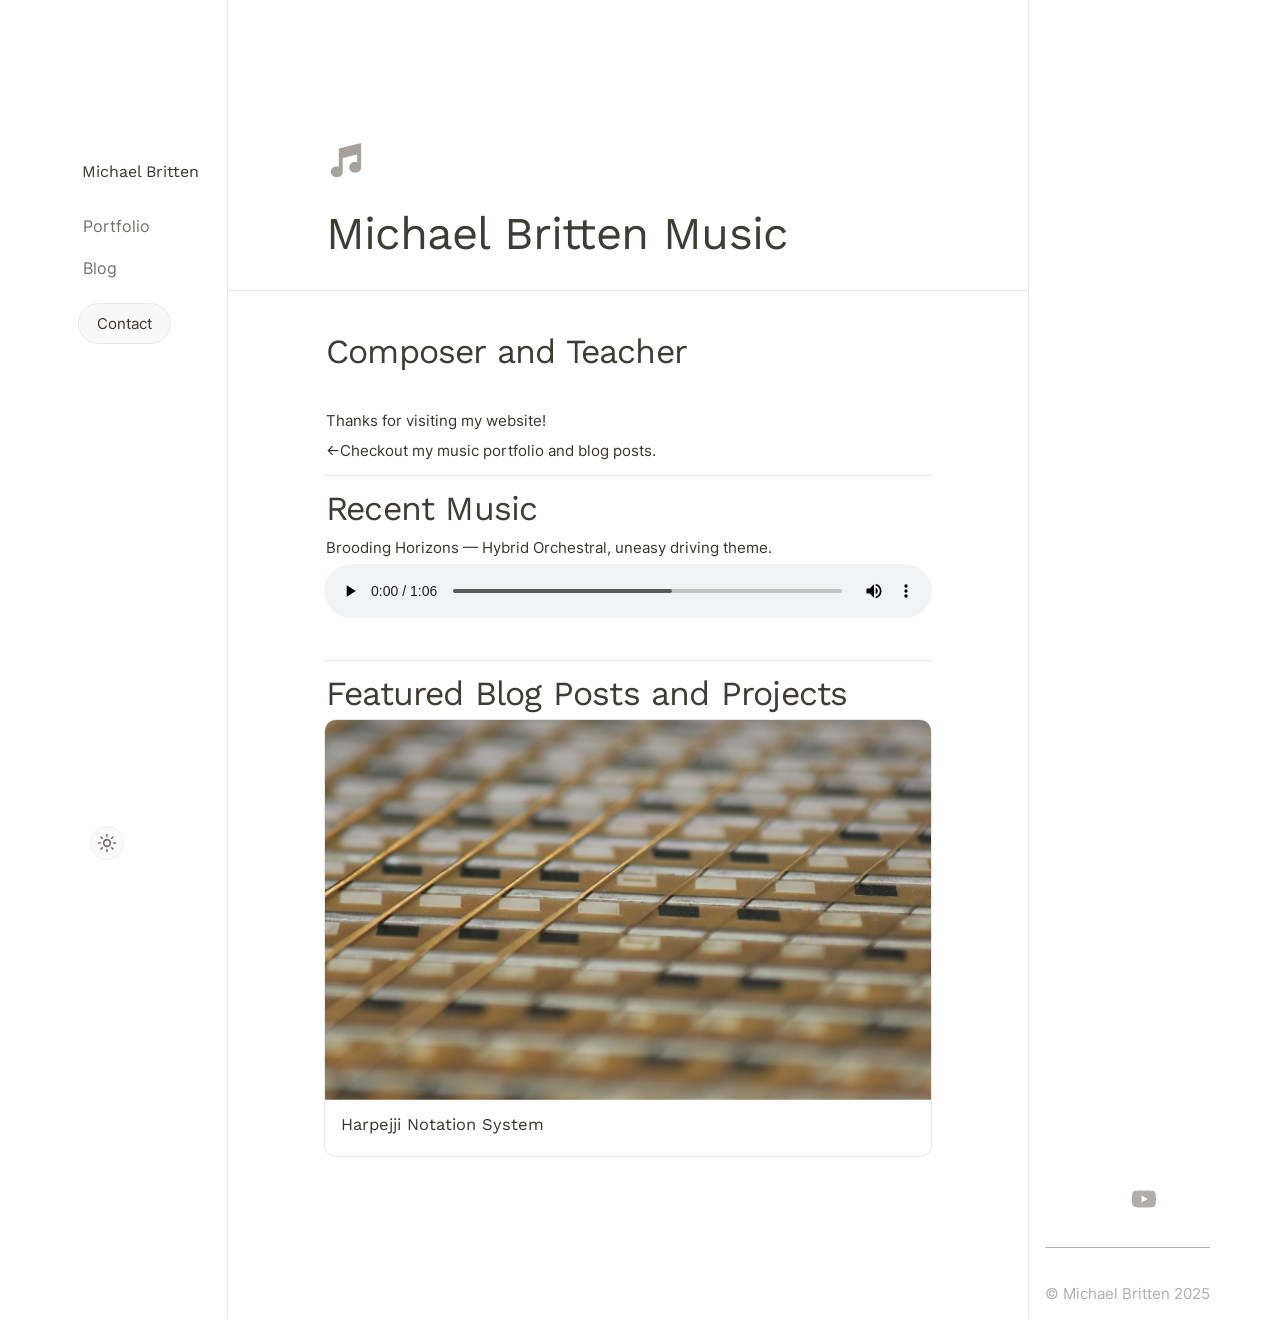
==== commit 0935cb58: "Update site copy and portfolio order" ====
--- a/index.html
+++ b/index.html
@@ -27,6 +27,6 @@
   <link rel="stylesheet" href="/assets/css/diem.css">
   <script src="/assets/js/site.js" defer></script>
 </head>
-<body><div class="super-root"><nav aria-label="Main" data-orientation="horizontal" dir="ltr" class="super-navbar simple" style="position:sticky;box-shadow:var(--navbar-shadow);-webkit-box-shadow:var(--navbar-shadow)"><div class="super-navbar__content"><a class="notion-link super-navbar__logo" href="/"><span class="super-navbar__logo-text" style="font-size:16px">Michael Britten</span></a><div style="position:relative"><ul data-orientation="horizontal" class="super-navbar__item-list" dir="ltr"><li><a class="notion-link super-navbar__item" href="/portfolio">Portfolio</a></li><li><a class="notion-link super-navbar__item" href="/blog">Blog</a></li></ul></div><div class="super-navbar__actions"><a class="notion-link" href="/contact"><div class="super-navbar__cta">Contact</div></a><div class="super-navbar__button super-navbar__theme-toggle"><svg xmlns="http://www.w3.org/2000/svg" width="20" height="20" viewBox="0 0 24 24" fill="none" stroke="currentColor" stroke-width="2" stroke-linecap="round" stroke-linejoin="round" class="lucide lucide-sun " type="Sun"><circle cx="12" cy="12" r="4"></circle><path d="M12 2v2"></path><path d="M12 20v2"></path><path d="m4.93 4.93 1.41 1.41"></path><path d="m17.66 17.66 1.41 1.41"></path><path d="M2 12h2"></path><path d="M20 12h2"></path><path d="m6.34 17.66-1.41 1.41"></path><path d="m19.07 4.93-1.41 1.41"></path></svg></div><div class="super-navbar__button super-navbar__menu-open"><svg xmlns="http://www.w3.org/2000/svg" width="20" height="20" viewBox="0 0 24 24" fill="none" stroke="currentColor" stroke-width="2" stroke-linecap="round" stroke-linejoin="round" class="lucide lucide-menu " type="Menu"><line x1="4" x2="20" y1="12" y2="12"></line><line x1="4" x2="20" y1="6" y2="6"></line><line x1="4" x2="20" y1="18" y2="18"></line></svg></div></div></div><div class="super-navbar__viewport-wrapper"></div></nav><div class="super-content-wrapper"><main id="page-index" class="super-content page__index"><div class="notion-header page"><div class="notion-header__cover no-cover has-icon-image"></div><div class="notion-header__content max-width no-cover has-icon-image"><div class="notion-header__title-wrapper"><div class="notion-header__icon-wrapper no-cover has-icon-image"><img src="/assets/icons/music-lightgray.svg" alt="Michael Britten Music                             " width="125" height="125" class="notion-header__icon" style="object-fit:cover;object-position:center" loading="lazy" data-full-size="/assets/icons/music-lightgray.svg" data-lightbox-src="/assets/icons/music-lightgray.svg"></div><h1 class="notion-header__title">Michael Britten Music                             </h1></div></div></div><article id="block-1a6214f2737e80cb87afdc526af0e7df" class="notion-root max-width has-footer"><span class="notion-heading__anchor" id="1a6214f2737e81cc9c78d3f8caca182d"></span><h1 id="block-1a6214f2737e81cc9c78d3f8caca182d" class="notion-heading notion-semantic-string">Composer for Film, Games and Media</h1><div id="block-1a9214f2737e80938f97df30e87b0c04" class="notion-text"></div><p id="block-1a6214f2737e81ab96abd13403252b33" class="notion-text notion-text__content notion-semantic-string">Thanks for visiting my website! </p><p id="block-1a8214f2737e8082abb9d6ee2d2d3eca" class="notion-text notion-text__content notion-semantic-string">←Checkout my music portfolio and blog posts.</p><div id="block-1af214f2737e80bdbee1e4e4407a0eaf" class="notion-divider"></div><span class="notion-heading__anchor" id="1a8214f2737e805a921bd490b875bdda"></span><h1 id="block-1a8214f2737e805a921bd490b875bdda" class="notion-heading notion-semantic-string">Recent Music</h1><p id="block-1a6214f2737e8163b4f7d8e595a4aede" class="notion-text notion-text__content notion-semantic-string">Brooding Horizons — Hybrid Orchestral, uneasy driving theme. </p><div id="block-1b0214f2737e80d2afd6da8d78746672" class="notion-audio"><audio controls="" src="/assets/audio/brooding-horizons-home.mp3"></audio></div><div id="block-1af214f2737e806a8009e792b6377645" class="notion-text"></div><div id="block-1af214f2737e8088815edfa5e6fd888a" class="notion-divider"></div><span class="notion-heading__anchor" id="1a9214f2737e80d0818ed4e97a5eb41c"></span><h1 id="block-1a9214f2737e80d0818ed4e97a5eb41c" class="notion-heading notion-semantic-string">Featured Blog Posts and Projects</h1><div id="block-1a9214f2737e800bbe90f4f898fe2a30" class="notion-collection inline collection-1a9214f2737e80f184dc000bc0f4c4ec"><div class="notion-collection-gallery no-border-top large"><div id="block-blog-database-harpejji-notation-system" class="notion-collection-card gallery"><a id="block-blog-database-harpejji-notation-system" href="/blog-database/harpejji-notation-system" class="notion-link notion-collection-card__anchor">Harpejji Notation System</a><span data-full-size="/assets/images/harpejji-cover.jpg" data-lightbox-src="/assets/images/harpejji-cover.jpg" style="display:contents"><img alt="Harpejji Notation System" loading="lazy" width="960" height="200" decoding="async" data-nimg="1" class="notion-collection-card__cover large" style="color:transparent;object-fit:cover;object-position:center 39.059999999999995%" srcset="/assets/images/harpejji-cover.jpg 1x, /assets/images/harpejji-cover.jpg 2x" src="/assets/images/harpejji-cover.jpg"></span><div class="notion-collection-card__content notion-collection-card__property-list"><div class="notion-property notion-property__title notion-collection-card__property title notion-semantic-string"><div class="notion-property__title__icon-wrapper"><svg class="notion-icon notion-icon__page" viewBox="0 0 16 16" width="18" height="18" style="width:16px;height:16px;font-size:16px;fill:var(--color-text-default-light)"><path d="M4.35645 15.4678H11.6367C13.0996 15.4678 13.8584 14.6953 13.8584 13.2256V7.02539C13.8584 6.0752 13.7354 5.6377 13.1406 5.03613L9.55176 1.38574C8.97754 0.804688 8.50586 0.667969 7.65137 0.667969H4.35645C2.89355 0.667969 2.13477 1.44043 2.13477 2.91016V13.2256C2.13477 14.7021 2.89355 15.4678 4.35645 15.4678ZM4.46582 14.1279C3.80273 14.1279 3.47461 13.7793 3.47461 13.1436V2.99219C3.47461 2.36328 3.80273 2.00781 4.46582 2.00781H7.37793V5.75391C7.37793 6.73145 7.86328 7.20312 8.83398 7.20312H12.5186V13.1436C12.5186 13.7793 12.1836 14.1279 11.5205 14.1279H4.46582ZM8.95703 6.02734C8.67676 6.02734 8.56055 5.9043 8.56055 5.62402V2.19238L12.334 6.02734H8.95703ZM10.4336 9.00098H5.42969C5.16992 9.00098 4.98535 9.19238 4.98535 9.43164C4.98535 9.67773 5.16992 9.86914 5.42969 9.86914H10.4336C10.6797 9.86914 10.8643 9.67773 10.8643 9.43164C10.8643 9.19238 10.6797 9.00098 10.4336 9.00098ZM10.4336 11.2979H5.42969C5.16992 11.2979 4.98535 11.4893 4.98535 11.7354C4.98535 11.9746 5.16992 12.1592 5.42969 12.1592H10.4336C10.6797 12.1592 10.8643 11.9746 10.8643 11.7354C10.8643 11.4893 10.6797 11.2979 10.4336 11.2979Z"></path></svg></div>Harpejji Notation System</div></div></div></div></div><div id="block-1a9214f2737e80b19bf1e6393a681b0a" class="notion-text"></div><a id="block-blog-database" class="notion-link notion-page" href="/blog-database"><span class="notion-page__icon"><svg class="notion-icon notion-icon__page" viewBox="0 0 16 16" width="18" height="18" style="width:20px;height:20px;font-size:20px;fill:var(--color-text-default-light)"><path d="M4.35645 15.4678H11.6367C13.0996 15.4678 13.8584 14.6953 13.8584 13.2256V7.02539C13.8584 6.0752 13.7354 5.6377 13.1406 5.03613L9.55176 1.38574C8.97754 0.804688 8.50586 0.667969 7.65137 0.667969H4.35645C2.89355 0.667969 2.13477 1.44043 2.13477 2.91016V13.2256C2.13477 14.7021 2.89355 15.4678 4.35645 15.4678ZM4.46582 14.1279C3.80273 14.1279 3.47461 13.7793 3.47461 13.1436V2.99219C3.47461 2.36328 3.80273 2.00781 4.46582 2.00781H7.37793V5.75391C7.37793 6.73145 7.86328 7.20312 8.83398 7.20312H12.5186V13.1436C12.5186 13.7793 12.1836 14.1279 11.5205 14.1279H4.46582ZM8.95703 6.02734C8.67676 6.02734 8.56055 5.9043 8.56055 5.62402V2.19238L12.334 6.02734H8.95703ZM10.4336 9.00098H5.42969C5.16992 9.00098 4.98535 9.19238 4.98535 9.43164C4.98535 9.67773 5.16992 9.86914 5.42969 9.86914H10.4336C10.6797 9.86914 10.8643 9.67773 10.8643 9.43164C10.8643 9.19238 10.6797 9.00098 10.4336 9.00098ZM10.4336 11.2979H5.42969C5.16992 11.2979 4.98535 11.4893 4.98535 11.7354C4.98535 11.9746 5.16992 12.1592 5.42969 12.1592H10.4336C10.6797 12.1592 10.8643 11.9746 10.8643 11.7354C10.8643 11.4893 10.6797 11.2979 10.4336 11.2979Z"></path></svg></span><span class="notion-page__title notion-semantic-string">Blog Database</span></a><a id="block-blog" href="/blog" class="notion-link notion-page emoji"><span class="notion-page__icon"><img src="/assets/icons/music-lightgray.svg" alt="Blog Posts and Projects" width="100%" height="100%" class="notion-icon" style="object-fit:cover;object-position:center" loading="lazy" data-full-size="/assets/icons/music-lightgray.svg" data-lightbox-src="/assets/icons/music-lightgray.svg"></span><span class="notion-page__title notion-semantic-string">Blog Posts and Projects</span></a><a id="block-portfolio" href="/portfolio" class="notion-link notion-page emoji"><span class="notion-page__icon"><img src="/assets/icons/user-lightgray.svg" alt="Portfolio" width="100%" height="100%" class="notion-icon" style="object-fit:cover;object-position:center" loading="lazy" data-full-size="/assets/icons/user-lightgray.svg" data-lightbox-src="/assets/icons/user-lightgray.svg"></span><span class="notion-page__title notion-semantic-string">Portfolio</span></a><a id="block-contact" href="/contact" class="notion-link notion-page emoji"><span class="notion-page__icon"><img src="/assets/icons/chat-lightgray.svg" alt="Contact" width="100%" height="100%" class="notion-icon" style="object-fit:cover;object-position:center" loading="lazy" data-full-size="/assets/icons/chat-lightgray.svg" data-lightbox-src="/assets/icons/chat-lightgray.svg"></span><span class="notion-page__title notion-semantic-string">Contact</span></a></article></main></div><footer class="super-footer corners no-logo no-links"><div class="super-footer__content"><div class="super-footer__divider"></div><p class="super-footer__footnote">© Michael Britten 2025</p><div class="super-footer__icons"><a href="https://www.youtube.com/@MichaelBrittenMusic/videos" class="notion-link" target="_blank" rel="noopener noreferrer"><svg xmlns="http://www.w3.org/2000/svg" fill="currentColor" viewBox="0 0 24 24" width="24" height="24"><title>YouTube</title><path d="M23.498 6.186a3.016 3.016 0 0 0-2.122-2.136C19.505 3.545 12 3.545 12 3.545s-7.505 0-9.377.505A3.017 3.017 0 0 0 .502 6.186C0 8.07 0 12 0 12s0 3.93.502 5.814a3.016 3.016 0 0 0 2.122 2.136c1.871.505 9.376.505 9.376.505s7.505 0 9.377-.505a3.015 3.015 0 0 0 2.122-2.136C24 15.93 24 12 24 12s0-3.93-.502-5.814zM9.545 15.568V8.432L15.818 12l-6.273 3.568z"></path></svg></a></div></div></footer></div>
+<body><div class="super-root"><nav aria-label="Main" data-orientation="horizontal" dir="ltr" class="super-navbar simple" style="position:sticky;box-shadow:var(--navbar-shadow);-webkit-box-shadow:var(--navbar-shadow)"><div class="super-navbar__content"><a class="notion-link super-navbar__logo" href="/"><span class="super-navbar__logo-text" style="font-size:16px">Michael Britten</span></a><div style="position:relative"><ul data-orientation="horizontal" class="super-navbar__item-list" dir="ltr"><li><a class="notion-link super-navbar__item" href="/portfolio">Portfolio</a></li><li><a class="notion-link super-navbar__item" href="/blog">Blog</a></li></ul></div><div class="super-navbar__actions"><a class="notion-link" href="/contact"><div class="super-navbar__cta">Contact</div></a><div class="super-navbar__button super-navbar__theme-toggle"><svg xmlns="http://www.w3.org/2000/svg" width="20" height="20" viewBox="0 0 24 24" fill="none" stroke="currentColor" stroke-width="2" stroke-linecap="round" stroke-linejoin="round" class="lucide lucide-sun " type="Sun"><circle cx="12" cy="12" r="4"></circle><path d="M12 2v2"></path><path d="M12 20v2"></path><path d="m4.93 4.93 1.41 1.41"></path><path d="m17.66 17.66 1.41 1.41"></path><path d="M2 12h2"></path><path d="M20 12h2"></path><path d="m6.34 17.66-1.41 1.41"></path><path d="m19.07 4.93-1.41 1.41"></path></svg></div><div class="super-navbar__button super-navbar__menu-open"><svg xmlns="http://www.w3.org/2000/svg" width="20" height="20" viewBox="0 0 24 24" fill="none" stroke="currentColor" stroke-width="2" stroke-linecap="round" stroke-linejoin="round" class="lucide lucide-menu " type="Menu"><line x1="4" x2="20" y1="12" y2="12"></line><line x1="4" x2="20" y1="6" y2="6"></line><line x1="4" x2="20" y1="18" y2="18"></line></svg></div></div></div><div class="super-navbar__viewport-wrapper"></div></nav><div class="super-content-wrapper"><main id="page-index" class="super-content page__index"><div class="notion-header page"><div class="notion-header__cover no-cover has-icon-image"></div><div class="notion-header__content max-width no-cover has-icon-image"><div class="notion-header__title-wrapper"><div class="notion-header__icon-wrapper no-cover has-icon-image"><img src="/assets/icons/music-lightgray.svg" alt="Michael Britten Music                             " width="125" height="125" class="notion-header__icon" style="object-fit:cover;object-position:center" loading="lazy" data-full-size="/assets/icons/music-lightgray.svg" data-lightbox-src="/assets/icons/music-lightgray.svg"></div><h1 class="notion-header__title">Michael Britten Music                             </h1></div></div></div><article id="block-1a6214f2737e80cb87afdc526af0e7df" class="notion-root max-width has-footer"><span class="notion-heading__anchor" id="1a6214f2737e81cc9c78d3f8caca182d"></span><h1 id="block-1a6214f2737e81cc9c78d3f8caca182d" class="notion-heading notion-semantic-string">Composer and Teacher</h1><div id="block-1a9214f2737e80938f97df30e87b0c04" class="notion-text"></div><p id="block-1a6214f2737e81ab96abd13403252b33" class="notion-text notion-text__content notion-semantic-string">Thanks for visiting my website! </p><p id="block-1a8214f2737e8082abb9d6ee2d2d3eca" class="notion-text notion-text__content notion-semantic-string">←Checkout my music portfolio and blog posts.</p><div id="block-1af214f2737e80bdbee1e4e4407a0eaf" class="notion-divider"></div><span class="notion-heading__anchor" id="1a8214f2737e805a921bd490b875bdda"></span><h1 id="block-1a8214f2737e805a921bd490b875bdda" class="notion-heading notion-semantic-string">Recent Music</h1><p id="block-1a6214f2737e8163b4f7d8e595a4aede" class="notion-text notion-text__content notion-semantic-string">Brooding Horizons — Hybrid Orchestral, uneasy driving theme. </p><div id="block-1b0214f2737e80d2afd6da8d78746672" class="notion-audio"><audio controls="" src="/assets/audio/brooding-horizons-home.mp3"></audio></div><div id="block-1af214f2737e806a8009e792b6377645" class="notion-text"></div><div id="block-1af214f2737e8088815edfa5e6fd888a" class="notion-divider"></div><span class="notion-heading__anchor" id="1a9214f2737e80d0818ed4e97a5eb41c"></span><h1 id="block-1a9214f2737e80d0818ed4e97a5eb41c" class="notion-heading notion-semantic-string">Featured Blog Posts and Projects</h1><div id="block-1a9214f2737e800bbe90f4f898fe2a30" class="notion-collection inline collection-1a9214f2737e80f184dc000bc0f4c4ec"><div class="notion-collection-gallery no-border-top large"><div id="block-blog-database-harpejji-notation-system" class="notion-collection-card gallery"><a id="block-blog-database-harpejji-notation-system" href="/blog-database/harpejji-notation-system" class="notion-link notion-collection-card__anchor">Harpejji Notation System</a><span data-full-size="/assets/images/harpejji-cover.jpg" data-lightbox-src="/assets/images/harpejji-cover.jpg" style="display:contents"><img alt="Harpejji Notation System" loading="lazy" width="960" height="200" decoding="async" data-nimg="1" class="notion-collection-card__cover large" style="color:transparent;object-fit:cover;object-position:center 39.059999999999995%" srcset="/assets/images/harpejji-cover.jpg 1x, /assets/images/harpejji-cover.jpg 2x" src="/assets/images/harpejji-cover.jpg"></span><div class="notion-collection-card__content notion-collection-card__property-list"><div class="notion-property notion-property__title notion-collection-card__property title notion-semantic-string"><div class="notion-property__title__icon-wrapper"><svg class="notion-icon notion-icon__page" viewBox="0 0 16 16" width="18" height="18" style="width:16px;height:16px;font-size:16px;fill:var(--color-text-default-light)"><path d="M4.35645 15.4678H11.6367C13.0996 15.4678 13.8584 14.6953 13.8584 13.2256V7.02539C13.8584 6.0752 13.7354 5.6377 13.1406 5.03613L9.55176 1.38574C8.97754 0.804688 8.50586 0.667969 7.65137 0.667969H4.35645C2.89355 0.667969 2.13477 1.44043 2.13477 2.91016V13.2256C2.13477 14.7021 2.89355 15.4678 4.35645 15.4678ZM4.46582 14.1279C3.80273 14.1279 3.47461 13.7793 3.47461 13.1436V2.99219C3.47461 2.36328 3.80273 2.00781 4.46582 2.00781H7.37793V5.75391C7.37793 6.73145 7.86328 7.20312 8.83398 7.20312H12.5186V13.1436C12.5186 13.7793 12.1836 14.1279 11.5205 14.1279H4.46582ZM8.95703 6.02734C8.67676 6.02734 8.56055 5.9043 8.56055 5.62402V2.19238L12.334 6.02734H8.95703ZM10.4336 9.00098H5.42969C5.16992 9.00098 4.98535 9.19238 4.98535 9.43164C4.98535 9.67773 5.16992 9.86914 5.42969 9.86914H10.4336C10.6797 9.86914 10.8643 9.67773 10.8643 9.43164C10.8643 9.19238 10.6797 9.00098 10.4336 9.00098ZM10.4336 11.2979H5.42969C5.16992 11.2979 4.98535 11.4893 4.98535 11.7354C4.98535 11.9746 5.16992 12.1592 5.42969 12.1592H10.4336C10.6797 12.1592 10.8643 11.9746 10.8643 11.7354C10.8643 11.4893 10.6797 11.2979 10.4336 11.2979Z"></path></svg></div>Harpejji Notation System</div></div></div></div></div><div id="block-1a9214f2737e80b19bf1e6393a681b0a" class="notion-text"></div><a id="block-blog-database" class="notion-link notion-page" href="/blog-database"><span class="notion-page__icon"><svg class="notion-icon notion-icon__page" viewBox="0 0 16 16" width="18" height="18" style="width:20px;height:20px;font-size:20px;fill:var(--color-text-default-light)"><path d="M4.35645 15.4678H11.6367C13.0996 15.4678 13.8584 14.6953 13.8584 13.2256V7.02539C13.8584 6.0752 13.7354 5.6377 13.1406 5.03613L9.55176 1.38574C8.97754 0.804688 8.50586 0.667969 7.65137 0.667969H4.35645C2.89355 0.667969 2.13477 1.44043 2.13477 2.91016V13.2256C2.13477 14.7021 2.89355 15.4678 4.35645 15.4678ZM4.46582 14.1279C3.80273 14.1279 3.47461 13.7793 3.47461 13.1436V2.99219C3.47461 2.36328 3.80273 2.00781 4.46582 2.00781H7.37793V5.75391C7.37793 6.73145 7.86328 7.20312 8.83398 7.20312H12.5186V13.1436C12.5186 13.7793 12.1836 14.1279 11.5205 14.1279H4.46582ZM8.95703 6.02734C8.67676 6.02734 8.56055 5.9043 8.56055 5.62402V2.19238L12.334 6.02734H8.95703ZM10.4336 9.00098H5.42969C5.16992 9.00098 4.98535 9.19238 4.98535 9.43164C4.98535 9.67773 5.16992 9.86914 5.42969 9.86914H10.4336C10.6797 9.86914 10.8643 9.67773 10.8643 9.43164C10.8643 9.19238 10.6797 9.00098 10.4336 9.00098ZM10.4336 11.2979H5.42969C5.16992 11.2979 4.98535 11.4893 4.98535 11.7354C4.98535 11.9746 5.16992 12.1592 5.42969 12.1592H10.4336C10.6797 12.1592 10.8643 11.9746 10.8643 11.7354C10.8643 11.4893 10.6797 11.2979 10.4336 11.2979Z"></path></svg></span><span class="notion-page__title notion-semantic-string">Blog Database</span></a><a id="block-blog" href="/blog" class="notion-link notion-page emoji"><span class="notion-page__icon"><img src="/assets/icons/music-lightgray.svg" alt="Blog Posts and Projects" width="100%" height="100%" class="notion-icon" style="object-fit:cover;object-position:center" loading="lazy" data-full-size="/assets/icons/music-lightgray.svg" data-lightbox-src="/assets/icons/music-lightgray.svg"></span><span class="notion-page__title notion-semantic-string">Blog Posts and Projects</span></a><a id="block-portfolio" href="/portfolio" class="notion-link notion-page emoji"><span class="notion-page__icon"><img src="/assets/icons/user-lightgray.svg" alt="Portfolio" width="100%" height="100%" class="notion-icon" style="object-fit:cover;object-position:center" loading="lazy" data-full-size="/assets/icons/user-lightgray.svg" data-lightbox-src="/assets/icons/user-lightgray.svg"></span><span class="notion-page__title notion-semantic-string">Portfolio</span></a><a id="block-contact" href="/contact" class="notion-link notion-page emoji"><span class="notion-page__icon"><img src="/assets/icons/chat-lightgray.svg" alt="Contact" width="100%" height="100%" class="notion-icon" style="object-fit:cover;object-position:center" loading="lazy" data-full-size="/assets/icons/chat-lightgray.svg" data-lightbox-src="/assets/icons/chat-lightgray.svg"></span><span class="notion-page__title notion-semantic-string">Contact</span></a></article></main></div><footer class="super-footer corners no-logo no-links"><div class="super-footer__content"><div class="super-footer__divider"></div><p class="super-footer__footnote">© Michael Britten 2025</p><div class="super-footer__icons"><a href="https://www.youtube.com/@MichaelBrittenMusic/videos" class="notion-link" target="_blank" rel="noopener noreferrer"><svg xmlns="http://www.w3.org/2000/svg" fill="currentColor" viewBox="0 0 24 24" width="24" height="24"><title>YouTube</title><path d="M23.498 6.186a3.016 3.016 0 0 0-2.122-2.136C19.505 3.545 12 3.545 12 3.545s-7.505 0-9.377.505A3.017 3.017 0 0 0 .502 6.186C0 8.07 0 12 0 12s0 3.93.502 5.814a3.016 3.016 0 0 0 2.122 2.136c1.871.505 9.376.505 9.376.505s7.505 0 9.377-.505a3.015 3.015 0 0 0 2.122-2.136C24 15.93 24 12 24 12s0-3.93-.502-5.814zM9.545 15.568V8.432L15.818 12l-6.273 3.568z"></path></svg></a></div></div></footer></div>
 </body>
 </html>
